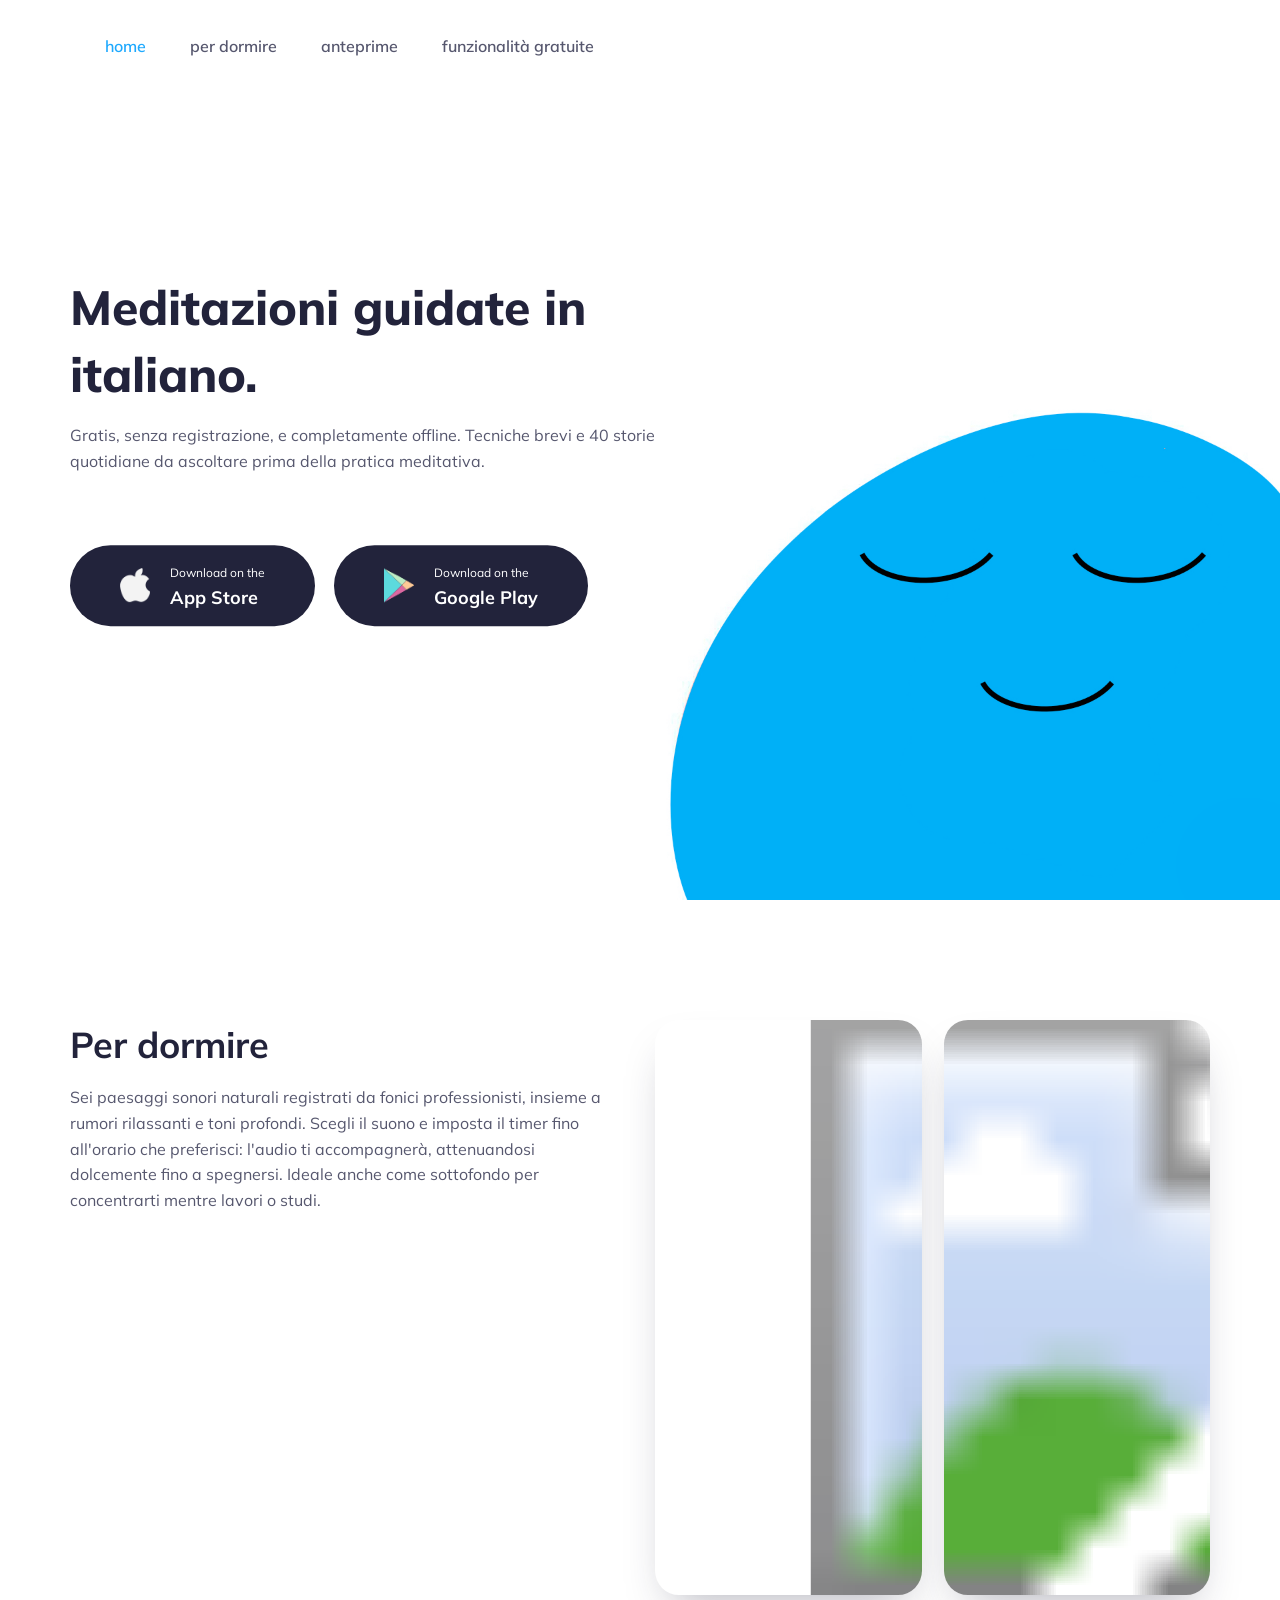
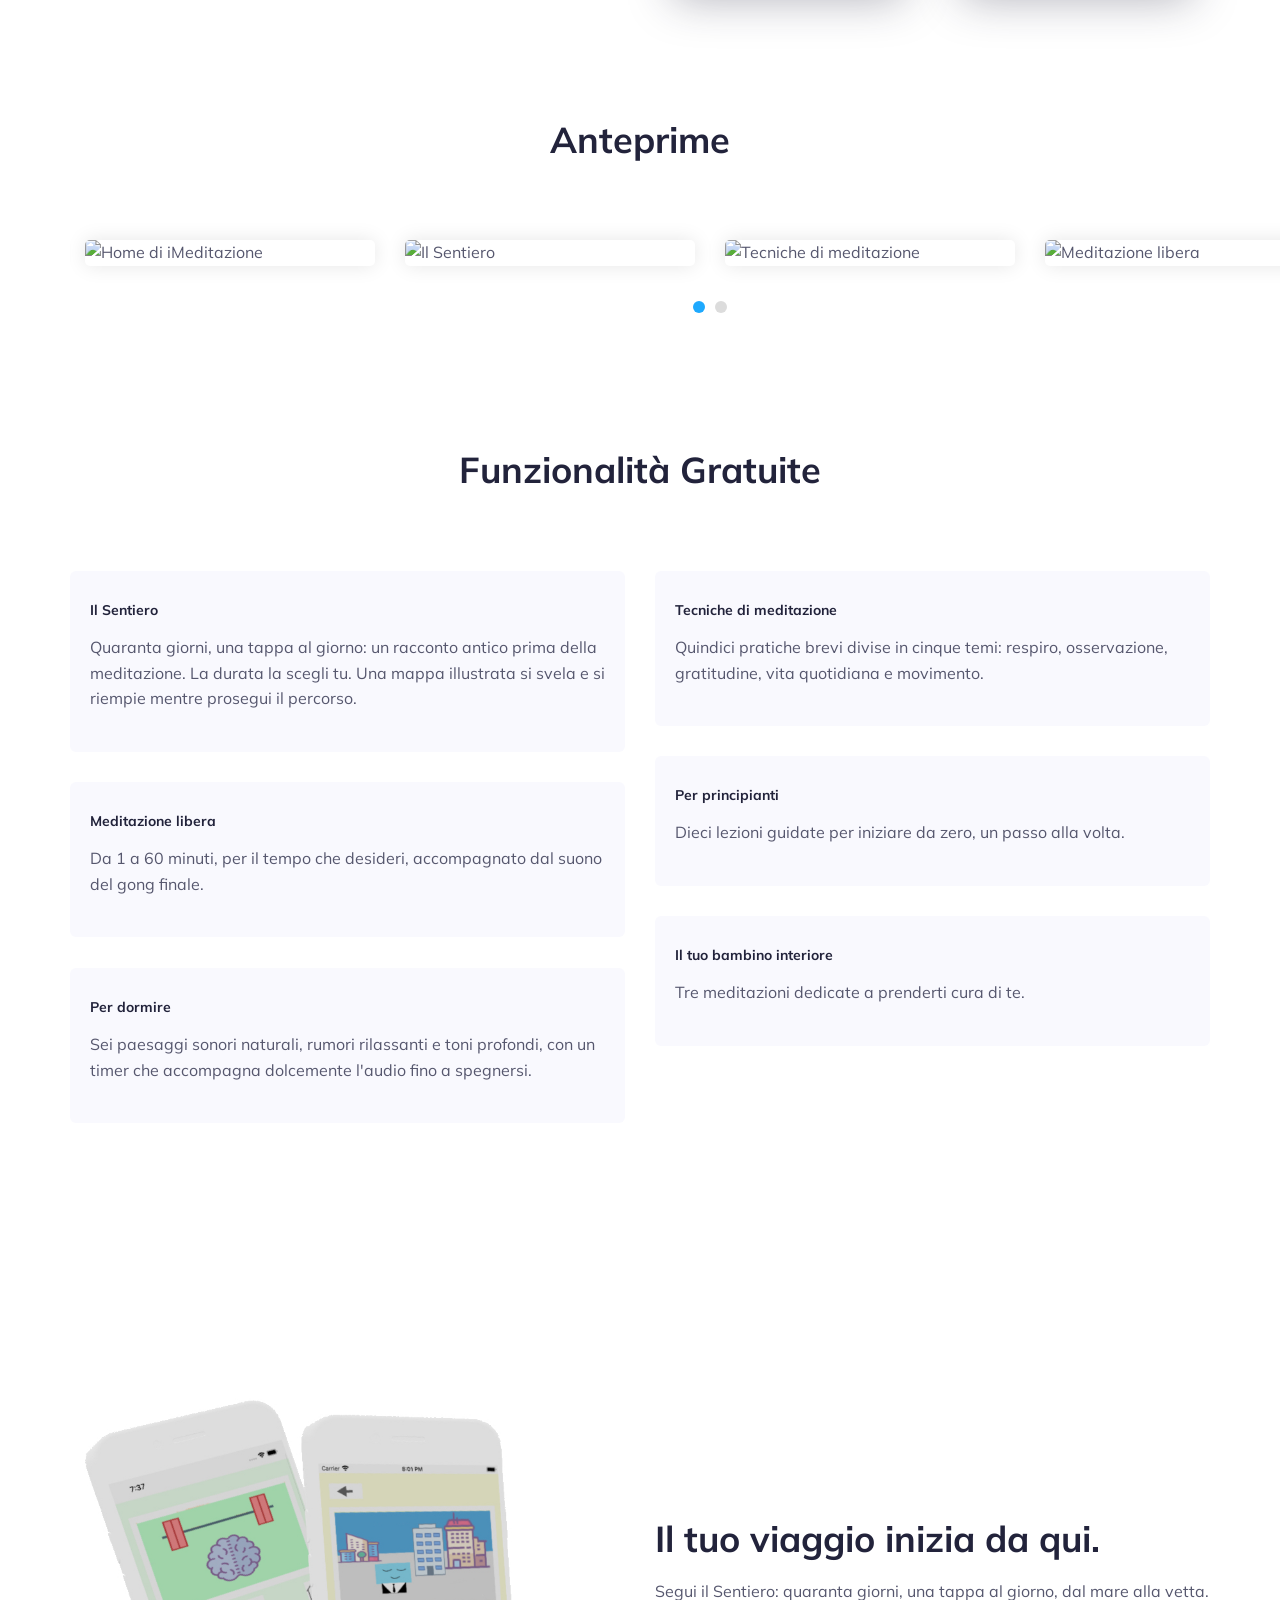
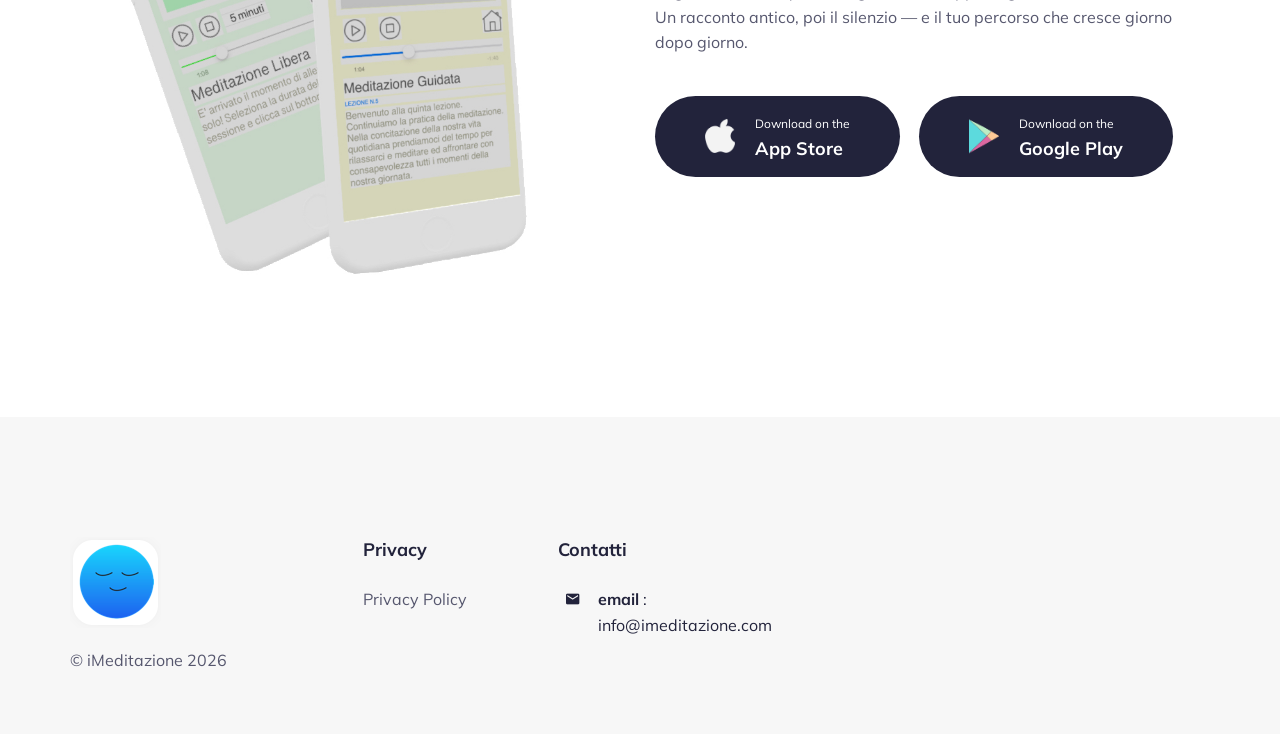
==== docs/index.html @ f3595b2f "Rifinisce gli screenshot: solo Il Sentiero nella sezione download, ombre morbide - Sezione download:" ====
<!DOCTYPE html>

<html class="no-js" lang="it">

<head>
    <meta charset="utf-8">
    <meta name="description" content="Gratis, senza registrazione, e completamente offline. Meditazioni guidate in italiano, tecniche brevi e 40 storie quotidiane da ascoltare prima della pratica meditativa.">
    <meta http-equiv="x-ua-compatible" content="ie=edge">
    <meta name="viewport" content="width=device-width, initial-scale=1.0">
    <meta name="apple-itunes-app" content="app-id=1481745712">
    <!-- Title -->
    <title>iMeditazione — Meditazione guidata in italiano, gratis e offline</title>
    <link rel="canonical" href="https://imeditazione.com/">
    <!-- Open Graph -->
    <meta property="og:title" content="iMeditazione — Meditazione guidata in italiano, gratis e offline">
    <meta property="og:description" content="Gratis, senza registrazione, e completamente offline. Meditazioni guidate in italiano, tecniche brevi e 40 storie quotidiane da ascoltare prima della pratica meditativa.">
    <meta property="og:url" content="https://imeditazione.com/">
    <meta property="og:type" content="website">
    <meta property="og:locale" content="it_IT">
    <meta property="og:image" content="https://imeditazione.com/static/images/og-image.png">
    <!-- Twitter Card -->
    <meta name="twitter:card" content="summary_large_image">
    <meta name="twitter:image" content="https://imeditazione.com/static/images/og-image.png">
    <!-- Structured data -->
    <script type="application/ld+json">
    {
        "@context": "https://schema.org",
        "@type": "MobileApplication",
        "name": "iMeditazione",
        "operatingSystem": "iOS",
        "applicationCategory": "HealthApplication",
        "inLanguage": "it",
        "offers": {
            "@type": "Offer",
            "price": 0,
            "priceCurrency": "EUR"
        },
        "downloadUrl": "https://apps.apple.com/app/imeditazione/id1481745712"
    }
    </script>
    <!-- Place favicon.ico in the root directory -->
    <link rel="apple-touch-icon" href="/static/images/apple-touch-icon.png">
    <link rel="shortcut icon" type="image/ico" href="/static/images/favicon.ico"/>
    <!-- Plugin-CSS -->
    <link rel="stylesheet" href="/static/css/bootstrap.min.css">
    <link rel="stylesheet" href="/static/css/owl.carousel.min.css">
    <link rel="stylesheet" href="/static/css/material-design-iconic-font.min.css">
    <link rel="stylesheet" href="/static/css/magnific-popup.css">
    <link rel="stylesheet" href="/static/css/animate.css">
    <!-- Main-Stylesheets -->
    <link rel="stylesheet" href="/static/css/normalize.css">
    <link rel="stylesheet" href="/static/style.css">
    <link rel="stylesheet" href="/static/css/responsive.css">
    <script src="/static/js/vendor/modernizr-2.8.3.min.js"></script>
    <!--[if lt IE 9]>
        <script src="//oss.maxcdn.com/html5shiv/3.7.2/html5shiv.min.js"></script>
        <script src="//oss.maxcdn.com/respond/1.4.2/respond.min.js"></script>
    <![endif]-->
</head>

<body data-spy="scroll" data-target=".mainmenu-area">
    <!-- Preloader-content -->
    <div class="preloade">
        <span><i class="zmdi zmdi-compass"></i></span>
    </div>
    <!-- Main-Menu-Area -->
    <nav class="navbar mainmenu-area" data-spy="affix" data-offset-top="200">
        <div class="container">
            <div class="navbar-header">
                <button type="button" class="navbar-toggle" data-toggle="collapse" data-target="#mainmenu">
                    <span class="icon-bar"></span>
                    <span class="icon-bar"></span>
                    <span class="icon-bar"></span>
                </button>
               
            </div>
            <div class="collapse navbar-collapse" id="mainmenu">
                <ul class="nav navbar-nav navbar-left">
                    <li class="active"><a href="#home-page">home</a></li>
                    <li><a href="#modalita-uso">per dormire</a></li>
                    <li><a href="#gallery-page">anteprime</a></li>
                    <li><a href="#funzionalità">funzionalità gratuite</a></li>
                </ul>

            </div>
        </div>
    </nav>
    <!-- Main-Menu-Area / -->
    <!-- header-Area -->
    <header class="header-area" id="home-page">
        <div class="vcenter">
            <div class="container">
                <div class="row">
                    <div class="col-xs-12 col-sm-9 col-md-7">
                        <h1 class="headline wow fadeInUp" data-wow-delay="0.4s">Meditazioni guidate in italiano.</h1>
                        <p class="wow fadeInUp" data-wow-delay="0.6s">Gratis, senza registrazione, e completamente offline. Tecniche brevi e 40 storie quotidiane da ascoltare prima della pratica meditativa.</p>
                        <div class="space-30 hidden-xs"></div>
                        <div class="space-30"></div>
                        <a href="https://apps.apple.com/app/imeditazione/id1481745712" class="bttn-icon red-hover wow fadeIn" data-wow-delay="0.8s">
                            <span class="bttn-content">
                                <span class="icon">
                                   <img src="/static/images/app-store.png" alt="">
                                </span>
                                <small>Download on the</small>
                                <strong>App Store  </strong>
                            </span>
                        </a>
                        <div class="space-30 hidden visible-xs"></div>
                        <a href="https://play.google.com/store/apps/details?id=com.cusmanodev.imeditazione" class="bttn-icon red-hover wow fadeIn" data-wow-delay="0.8s">
                            <span class="bttn-content">
                                <span class="icon">
                                    <img src="/static/images/play-store.png" alt="">
                                </span>
                                <small>Download on the</small>
                                <strong>Google Play</strong>
                            </span>
                        </a>
                    </div>
                </div>
            </div>
        </div>
    </header>
    <!-- header-Area / -->
   
    
    <!-- Network-Area -->
    <section class="network-area section-padding-top" id="modalita-uso">
        <div class="container">
            <div class="row">
                <div class="col-xs-12 col-sm-6">
                
                    <h3 class="page-title wow fadeInUp" data-wow-delay="0.5s">Per dormire</h3>
                    <p class=" wow fadeInUp" data-wow-delay="0.7s">Sei paesaggi sonori naturali registrati da fonici professionisti, insieme a rumori rilassanti e toni profondi. Scegli il suono e imposta il timer fino all'orario che preferisci: l'audio ti accompagnerà, attenuandosi dolcemente fino a spegnersi. Ideale anche come sottofondo per concentrarti mentre lavori o studi.</p>
                </div>
                <div class="col-xs-12 col-sm-6">
                    <div style="display:flex; align-items:flex-start; gap:22px; width:100%;">
                        <svg viewBox="20 17 371 800" role="img" aria-label="Catalogo Suoni per dormire di iMeditazione" style="display:block; width:calc((100% - 22px) / 2); height:auto; border-radius:9% / 4.2%; overflow:hidden; box-shadow:0 22px 45px -18px rgba(34,35,59,0.35);">
                            <image href="/static/images/sleep-suoni.jpg" x="0" y="0" width="1200" height="830"></image>
                        </svg>
                        <svg viewBox="418 17 371 800" role="img" aria-label="Timer del suono Vento di bora" style="display:block; width:calc((100% - 22px) / 2); height:auto; border-radius:9% / 4.2%; overflow:hidden; box-shadow:0 22px 45px -18px rgba(34,35,59,0.35);">
                            <image href="/static/images/sleep-suoni.jpg" x="0" y="0" width="1200" height="830"></image>
                        </svg>
                    </div>
                </div>
            </div>
        </div>
    </section>
    <!-- Network-Area / -->

    
    <!-- Gallery-Area -->
    <section class="gallery-area section-padding-top" id="gallery-page">
        <div class="container">
            <div class="row">
                <div class="col-xs-12 text-center">
                    <h3 class="page-title">Anteprime</h3>
                    <div class="space-30"></div>
                </div>
            </div>
            <div class="row">
                <div class="col-xs-12">
                    <div class="gallery full-width side-arrow">
                        <div class="item">
                            <img src="/static/images/screenshot-home.png" alt="Home di iMeditazione">
                        </div>
                        <div class="item">
                            <img src="/static/images/screenshot-sentiero.png" alt="Il Sentiero">
                        </div>
                        <div class="item">
                            <img src="/static/images/screenshot-tecniche.png" alt="Tecniche di meditazione">
                        </div>
                        <div class="item">
                            <img src="/static/images/screenshot-libera.png" alt="Meditazione libera">
                        </div>
                        <div class="item">
                            <img src="/static/images/screenshot-principianti.png" alt="Per principianti">
                        </div>
                        <div class="item">
                            <img src="/static/images/screenshot-bambino.png" alt="Il tuo bambino interiore">
                        </div>
                        <div class="item">
                            <img src="/static/images/screenshot-player.png" alt="Gestire lo stress">
                        </div>
                    </div>
                </div>
            </div>
        </div>
    </section>
    <!-- Gallery-Area / -->
   
   
    <!-- FAQ-Area -->
    <section id="funzionalità" class="section-padding">
        <div class="container">
            <div class="row">
                <div class="col-xs-12 text-center">
                    <h3 class="page-title">Funzionalità Gratuite</h3>
                    <div class="space-60"></div>
                </div>
            </div>
            <div class="row ms-items">
                <div class="col-xs-12 col-sm-6 ms-item">
                    <div class="single-faq wow fadeInUp" data-wow-delay="0.2s">
                        <h5 class="title">Il Sentiero</h5>
                        <p>Quaranta giorni, una tappa al giorno: un racconto antico prima della meditazione. La durata la scegli tu. Una mappa illustrata si svela e si riempie mentre prosegui il percorso.</p>
                    </div>
                </div>
                <div class="col-xs-12 col-sm-6 ms-item">
                    <div class="single-faq wow fadeInUp" data-wow-delay="0.4s">
                        <h5 class="title">Tecniche di meditazione</h5>
                        <p>Quindici pratiche brevi divise in cinque temi: respiro, osservazione, gratitudine, vita quotidiana e movimento.</p>
                    </div>
                </div>
                <div class="col-xs-12 col-sm-6 ms-item">
                    <div class="single-faq wow fadeInUp" data-wow-delay="0.6s">
                        <h5 class="title">Per principianti</h5>
                        <p>Dieci lezioni guidate per iniziare da zero, un passo alla volta.</p>
                    </div>
                </div>
                <div class="col-xs-12 col-sm-6 ms-item">
                    <div class="single-faq wow fadeInUp" data-wow-delay="0.8s">
                        <h5 class="title">Meditazione libera</h5>
                        <p>Da 1 a 60 minuti, per il tempo che desideri, accompagnato dal suono del gong finale.</p>
                    </div>
                </div>
                <div class="col-xs-12 col-sm-6 ms-item">
                    <div class="single-faq wow fadeInUp" data-wow-delay="1s">
                        <h5 class="title">Il tuo bambino interiore</h5>
                        <p>Tre meditazioni dedicate a prenderti cura di te.</p>
                    </div>
                </div>
                <div class="col-xs-12 col-sm-6 ms-item">
                    <div class="single-faq wow fadeInUp" data-wow-delay="1.2s">
                        <h5 class="title">Per dormire</h5>
                        <p>Sei paesaggi sonori naturali, rumori rilassanti e toni profondi, con un timer che accompagna dolcemente l'audio fino a spegnersi.</p>
                    </div>
                </div>
            </div>
        </div>
    </section>
    <!-- FAQ-Area / -->
    <!-- Download-Area -->
    <section class="download-area section-padding">
        <div class="container">
            <div class="row">
                <div class="col-xs-12 col-md-8 col-lg-6 pull-right section-padding">
                    <h3 class="page-title wow fadeInUp" data-wow-delay="0.3s">Il tuo viaggio inizia da qui.</h3>
                    <p class=" wow fadeInUp" data-wow-delay="0.5s">Segui il Sentiero: quaranta giorni, una tappa al giorno, dal mare alla vetta. Un racconto antico, poi il silenzio — e il tuo percorso che cresce giorno dopo giorno.</p>
                    <div class="space-30"></div>
                    <a href="https://apps.apple.com/app/imeditazione/id1481745712" class="bttn-icon red-hover wow fadeIn" data-wow-delay="0.7s">
                        <span class="bttn-content">
                            <span class="icon">
                               <img src="/static/images/app-store.png" alt="">
                            </span>
                            <small>Download on the</small>
                            <strong>App Store  </strong>
                        </span>
                    </a>
                    <div class="space-30 hidden visible-xs"></div>
                    <a href="https://play.google.com/store/apps/details?id=com.cusmanodev.imeditazione" class="bttn-icon red-hover wow fadeIn" data-wow-delay="0.9s">
                        <span class="bttn-content">
                            <span class="icon">
                                <img src="/static/images/play-store.png" alt="">
                            </span>
                            <small>Download on the</small>
                            <strong>Google Play</strong>
                        </span>
                    </a>
                </div>
            </div>
        </div>
    </section>
    <!-- Download-Area / -->
    <!-- Footer-Area -->
    <footer class="footer-area">
        <div class="container">
            <div class="row">
                <div class="col-xs-12 col-sm-3">
                    <img src="/static/images/about-logo.png" alt="">
                  
                    
                    <div class="space-20"></div>
                    <p>© iMeditazione 2026</p>
                    <div class="space-50"></div>
                </div>
                <div class="col-xs-12 col-sm-2">
                    <h4>Privacy</h4>
                    <div class="space-10"></div>
                    <ul class="list">
                        <li><a href="/privacy/">Privacy Policy</a></li>
                    </ul>
                    <div class="space-50"></div>
                </div>
                <div class="col-xs-12 col-sm-3">
                    <h4>Contatti</h4>
                    <div class="space-10"></div>
                    <ul class="icon-list">
                      
                        <li>
                            <div class="icon">
                                <i class="zmdi zmdi-email"></i>
                            </div>
                            <strong>email</strong> : info@imeditazione.com
                        </li>
                     
                    </ul>
                    <div class="space-50"></div>
                </div>
            </div>
        </div>
    </footer>
    <!-- Footer-Area / -->
    <!--Vendor-JS-->
    <script src="/static/js/vendor/jquery-1.12.4.min.js"></script>
    <script src="/static/js/vendor/bootstrap.min.js"></script>
    <!--Plugin-JS-->
    <script src="/static/js/owl.carousel.min.js"></script>
    <script src="/static/js/contact-form.js"></script>
    <script src="/static/js/scrollUp.min.js"></script>
    <script src="/static/js/waypoints.min.js"></script>
    <script src="/static/js/jquery.counterup.min.js"></script>
    <script src="/static/js/masonry.pkgd.min.js"></script>
    <script src="/static/js/magnific-popup.min.js"></script>
    <script src="/static/js/imagesloaded.js"></script>
    <script src="/static/js/ajaxchimp.js"></script>
    <script src="/static/js/wow.min.js"></script>
    <!--Main-active-JS-->
    <script src="/static/js/main.js"></script>
</body>

</html>
---- static/css/material-design-iconic-font.min.css ----
@font-face{font-family:Material-Design-Iconic-Font;src:url(../fonts/Material-Design-Iconic-Font.woff2?v=2.2.0) format('woff2'),url(../fonts/Material-Design-Iconic-Font.woff?v=2.2.0) format('woff'),url(../fonts/Material-Design-Iconic-Font.ttf?v=2.2.0) format('truetype')}.zmdi{display:inline-block;font:normal normal normal 14px/1 'Material-Design-Iconic-Font';font-size:inherit;text-rendering:auto;-webkit-font-smoothing:antialiased;-moz-osx-font-smoothing:grayscale}.zmdi-hc-lg{font-size:1.33333333em;line-height:.75em;vertical-align:-15%}.zmdi-hc-2x{font-size:2em}.zmdi-hc-3x{font-size:3em}.zmdi-hc-4x{font-size:4em}.zmdi-hc-5x{font-size:5em}.zmdi-hc-fw{width:1.28571429em;text-align:center}.zmdi-hc-ul{padding-left:0;margin-left:2.14285714em;list-style-type:none}.zmdi-hc-ul>li{position:relative}.zmdi-hc-li{position:absolute;left:-2.14285714em;width:2.14285714em;top:.14285714em;text-align:center}.zmdi-hc-li.zmdi-hc-lg{left:-1.85714286em}.zmdi-hc-border{padding:.1em .25em;border:solid .1em #9e9e9e;border-radius:2px}.zmdi-hc-border-circle{padding:.1em .25em;border:solid .1em #9e9e9e;border-radius:50%}.zmdi.pull-left{float:left;margin-right:.15em}.zmdi.pull-right{float:right;margin-left:.15em}.zmdi-hc-spin{-webkit-animation:zmdi-spin 1.5s infinite linear;animation:zmdi-spin 1.5s infinite linear}.zmdi-hc-spin-reverse{-webkit-animation:zmdi-spin-reverse 1.5s infinite linear;animation:zmdi-spin-reverse 1.5s infinite linear}@-webkit-keyframes zmdi-spin{0%{-webkit-transform:rotate(0deg);transform:rotate(0deg)}100%{-webkit-transform:rotate(359deg);transform:rotate(359deg)}}@keyframes zmdi-spin{0%{-webkit-transform:rotate(0deg);transform:rotate(0deg)}100%{-webkit-transform:rotate(359deg);transform:rotate(359deg)}}@-webkit-keyframes zmdi-spin-reverse{0%{-webkit-transform:rotate(0deg);transform:rotate(0deg)}100%{-webkit-transform:rotate(-359deg);transform:rotate(-359deg)}}@keyframes zmdi-spin-reverse{0%{-webkit-transform:rotate(0deg);transform:rotate(0deg)}100%{-webkit-transform:rotate(-359deg);transform:rotate(-359deg)}}.zmdi-hc-rotate-90{-webkit-transform:rotate(90deg);-ms-transform:rotate(90deg);transform:rotate(90deg)}.zmdi-hc-rotate-180{-webkit-transform:rotate(180deg);-ms-transform:rotate(180deg);transform:rotate(180deg)}.zmdi-hc-rotate-270{-webkit-transform:rotate(270deg);-ms-transform:rotate(270deg);transform:rotate(270deg)}.zmdi-hc-flip-horizontal{-webkit-transform:scale(-1,1);-ms-transform:scale(-1,1);transform:scale(-1,1)}.zmdi-hc-flip-vertical{-webkit-transform:scale(1,-1);-ms-transform:scale(1,-1);transform:scale(1,-1)}.zmdi-hc-stack{position:relative;display:inline-block;width:2em;height:2em;line-height:2em;vertical-align:middle}.zmdi-hc-stack-1x,.zmdi-hc-stack-2x{position:absolute;left:0;width:100%;text-align:center}.zmdi-hc-stack-1x{line-height:inherit}.zmdi-hc-stack-2x{font-size:2em}.zmdi-hc-inverse{color:#fff}.zmdi-3d-rotation:before{content:'\f101'}.zmdi-airplane-off:before{content:'\f102'}.zmdi-airplane:before{content:'\f103'}.zmdi-album:before{content:'\f104'}.zmdi-archive:before{content:'\f105'}.zmdi-assignment-account:before{content:'\f106'}.zmdi-assignment-alert:before{content:'\f107'}.zmdi-assignment-check:before{content:'\f108'}.zmdi-assignment-o:before{content:'\f109'}.zmdi-assignment-return:before{content:'\f10a'}.zmdi-assignment-returned:before{content:'\f10b'}.zmdi-assignment:before{content:'\f10c'}.zmdi-attachment-alt:before{content:'\f10d'}.zmdi-attachment:before{content:'\f10e'}.zmdi-audio:before{content:'\f10f'}.zmdi-badge-check:before{content:'\f110'}.zmdi-balance-wallet:before{content:'\f111'}.zmdi-balance:before{content:'\f112'}.zmdi-battery-alert:before{content:'\f113'}.zmdi-battery-flash:before{content:'\f114'}.zmdi-battery-unknown:before{content:'\f115'}.zmdi-battery:before{content:'\f116'}.zmdi-bike:before{content:'\f117'}.zmdi-block-alt:before{content:'\f118'}.zmdi-block:before{content:'\f119'}.zmdi-boat:before{content:'\f11a'}.zmdi-book-image:before{content:'\f11b'}.zmdi-book:before{content:'\f11c'}.zmdi-bookmark-outline:before{content:'\f11d'}.zmdi-bookmark:before{content:'\f11e'}.zmdi-brush:before{content:'\f11f'}.zmdi-bug:before{content:'\f120'}.zmdi-bus:before{content:'\f121'}.zmdi-cake:before{content:'\f122'}.zmdi-car-taxi:before{content:'\f123'}.zmdi-car-wash:before{content:'\f124'}.zmdi-car:before{content:'\f125'}.zmdi-card-giftcard:before{content:'\f126'}.zmdi-card-membership:before{content:'\f127'}.zmdi-card-travel:before{content:'\f128'}.zmdi-card:before{content:'\f129'}.zmdi-case-check:before{content:'\f12a'}.zmdi-case-download:before{content:'\f12b'}.zmdi-case-play:before{content:'\f12c'}.zmdi-case:before{content:'\f12d'}.zmdi-cast-connected:before{content:'\f12e'}.zmdi-cast:before{content:'\f12f'}.zmdi-chart-donut:before{content:'\f130'}.zmdi-chart:before{content:'\f131'}.zmdi-city-alt:before{content:'\f132'}.zmdi-city:before{content:'\f133'}.zmdi-close-circle-o:before{content:'\f134'}.zmdi-close-circle:before{content:'\f135'}.zmdi-close:before{content:'\f136'}.zmdi-cocktail:before{content:'\f137'}.zmdi-code-setting:before{content:'\f138'}.zmdi-code-smartphone:before{content:'\f139'}.zmdi-code:before{content:'\f13a'}.zmdi-coffee:before{content:'\f13b'}.zmdi-collection-bookmark:before{content:'\f13c'}.zmdi-collection-case-play:before{content:'\f13d'}.zmdi-collection-folder-image:before{content:'\f13e'}.zmdi-collection-image-o:before{content:'\f13f'}.zmdi-collection-image:before{content:'\f140'}.zmdi-collection-item-1:before{content:'\f141'}.zmdi-collection-item-2:before{content:'\f142'}.zmdi-collection-item-3:before{content:'\f143'}.zmdi-collection-item-4:before{content:'\f144'}.zmdi-collection-item-5:before{content:'\f145'}.zmdi-collection-item-6:before{content:'\f146'}.zmdi-collection-item-7:before{content:'\f147'}.zmdi-collection-item-8:before{content:'\f148'}.zmdi-collection-item-9-plus:before{content:'\f149'}.zmdi-collection-item-9:before{content:'\f14a'}.zmdi-collection-item:before{content:'\f14b'}.zmdi-collection-music:before{content:'\f14c'}.zmdi-collection-pdf:before{content:'\f14d'}.zmdi-collection-plus:before{content:'\f14e'}.zmdi-collection-speaker:before{content:'\f14f'}.zmdi-collection-text:before{content:'\f150'}.zmdi-collection-video:before{content:'\f151'}.zmdi-compass:before{content:'\f152'}.zmdi-cutlery:before{content:'\f153'}.zmdi-delete:before{content:'\f154'}.zmdi-dialpad:before{content:'\f155'}.zmdi-dns:before{content:'\f156'}.zmdi-drink:before{content:'\f157'}.zmdi-edit:before{content:'\f158'}.zmdi-email-open:before{content:'\f159'}.zmdi-email:before{content:'\f15a'}.zmdi-eye-off:before{content:'\f15b'}.zmdi-eye:before{content:'\f15c'}.zmdi-eyedropper:before{content:'\f15d'}.zmdi-favorite-outline:before{content:'\f15e'}.zmdi-favorite:before{content:'\f15f'}.zmdi-filter-list:before{content:'\f160'}.zmdi-fire:before{content:'\f161'}.zmdi-flag:before{content:'\f162'}.zmdi-flare:before{content:'\f163'}.zmdi-flash-auto:before{content:'\f164'}.zmdi-flash-off:before{content:'\f165'}.zmdi-flash:before{content:'\f166'}.zmdi-flip:before{content:'\f167'}.zmdi-flower-alt:before{content:'\f168'}.zmdi-flower:before{content:'\f169'}.zmdi-font:before{content:'\f16a'}.zmdi-fullscreen-alt:before{content:'\f16b'}.zmdi-fullscreen-exit:before{content:'\f16c'}.zmdi-fullscreen:before{content:'\f16d'}.zmdi-functions:before{content:'\f16e'}.zmdi-gas-station:before{content:'\f16f'}.zmdi-gesture:before{content:'\f170'}.zmdi-globe-alt:before{content:'\f171'}.zmdi-globe-lock:before{content:'\f172'}.zmdi-globe:before{content:'\f173'}.zmdi-graduation-cap:before{content:'\f174'}.zmdi-home:before{content:'\f175'}.zmdi-hospital-alt:before{content:'\f176'}.zmdi-hospital:before{content:'\f177'}.zmdi-hotel:before{content:'\f178'}.zmdi-hourglass-alt:before{content:'\f179'}.zmdi-hourglass-outline:before{content:'\f17a'}.zmdi-hourglass:before{content:'\f17b'}.zmdi-http:before{content:'\f17c'}.zmdi-image-alt:before{content:'\f17d'}.zmdi-image-o:before{content:'\f17e'}.zmdi-image:before{content:'\f17f'}.zmdi-inbox:before{content:'\f180'}.zmdi-invert-colors-off:before{content:'\f181'}.zmdi-invert-colors:before{content:'\f182'}.zmdi-key:before{content:'\f183'}.zmdi-label-alt-outline:before{content:'\f184'}.zmdi-label-alt:before{content:'\f185'}.zmdi-label-heart:before{content:'\f186'}.zmdi-label:before{content:'\f187'}.zmdi-labels:before{content:'\f188'}.zmdi-lamp:before{content:'\f189'}.zmdi-landscape:before{content:'\f18a'}.zmdi-layers-off:before{content:'\f18b'}.zmdi-layers:before{content:'\f18c'}.zmdi-library:before{content:'\f18d'}.zmdi-link:before{content:'\f18e'}.zmdi-lock-open:before{content:'\f18f'}.zmdi-lock-outline:before{content:'\f190'}.zmdi-lock:before{content:'\f191'}.zmdi-mail-reply-all:before{content:'\f192'}.zmdi-mail-reply:before{content:'\f193'}.zmdi-mail-send:before{content:'\f194'}.zmdi-mall:before{content:'\f195'}.zmdi-map:before{content:'\f196'}.zmdi-menu:before{content:'\f197'}.zmdi-money-box:before{content:'\f198'}.zmdi-money-off:before{content:'\f199'}.zmdi-money:before{content:'\f19a'}.zmdi-more-vert:before{content:'\f19b'}.zmdi-more:before{content:'\f19c'}.zmdi-movie-alt:before{content:'\f19d'}.zmdi-movie:before{content:'\f19e'}.zmdi-nature-people:before{content:'\f19f'}.zmdi-nature:before{content:'\f1a0'}.zmdi-navigation:before{content:'\f1a1'}.zmdi-open-in-browser:before{content:'\f1a2'}.zmdi-open-in-new:before{content:'\f1a3'}.zmdi-palette:before{content:'\f1a4'}.zmdi-parking:before{content:'\f1a5'}.zmdi-pin-account:before{content:'\f1a6'}.zmdi-pin-assistant:before{content:'\f1a7'}.zmdi-pin-drop:before{content:'\f1a8'}.zmdi-pin-help:before{content:'\f1a9'}.zmdi-pin-off:before{content:'\f1aa'}.zmdi-pin:before{content:'\f1ab'}.zmdi-pizza:before{content:'\f1ac'}.zmdi-plaster:before{content:'\f1ad'}.zmdi-power-setting:before{content:'\f1ae'}.zmdi-power:before{content:'\f1af'}.zmdi-print:before{content:'\f1b0'}.zmdi-puzzle-piece:before{content:'\f1b1'}.zmdi-quote:before{content:'\f1b2'}.zmdi-railway:before{content:'\f1b3'}.zmdi-receipt:before{content:'\f1b4'}.zmdi-refresh-alt:before{content:'\f1b5'}.zmdi-refresh-sync-alert:before{content:'\f1b6'}.zmdi-refresh-sync-off:before{content:'\f1b7'}.zmdi-refresh-sync:before{content:'\f1b8'}.zmdi-refresh:before{content:'\f1b9'}.zmdi-roller:before{content:'\f1ba'}.zmdi-ruler:before{content:'\f1bb'}.zmdi-scissors:before{content:'\f1bc'}.zmdi-screen-rotation-lock:before{content:'\f1bd'}.zmdi-screen-rotation:before{content:'\f1be'}.zmdi-search-for:before{content:'\f1bf'}.zmdi-search-in-file:before{content:'\f1c0'}.zmdi-search-in-page:before{content:'\f1c1'}.zmdi-search-replace:before{content:'\f1c2'}.zmdi-search:before{content:'\f1c3'}.zmdi-seat:before{content:'\f1c4'}.zmdi-settings-square:before{content:'\f1c5'}.zmdi-settings:before{content:'\f1c6'}.zmdi-shield-check:before{content:'\f1c7'}.zmdi-shield-security:before{content:'\f1c8'}.zmdi-shopping-basket:before{content:'\f1c9'}.zmdi-shopping-cart-plus:before{content:'\f1ca'}.zmdi-shopping-cart:before{content:'\f1cb'}.zmdi-sign-in:before{content:'\f1cc'}.zmdi-sort-amount-asc:before{content:'\f1cd'}.zmdi-sort-amount-desc:before{content:'\f1ce'}.zmdi-sort-asc:before{content:'\f1cf'}.zmdi-sort-desc:before{content:'\f1d0'}.zmdi-spellcheck:before{content:'\f1d1'}.zmdi-storage:before{content:'\f1d2'}.zmdi-store-24:before{content:'\f1d3'}.zmdi-store:before{content:'\f1d4'}.zmdi-subway:before{content:'\f1d5'}.zmdi-sun:before{content:'\f1d6'}.zmdi-tab-unselected:before{content:'\f1d7'}.zmdi-tab:before{content:'\f1d8'}.zmdi-tag-close:before{content:'\f1d9'}.zmdi-tag-more:before{content:'\f1da'}.zmdi-tag:before{content:'\f1db'}.zmdi-thumb-down:before{content:'\f1dc'}.zmdi-thumb-up-down:before{content:'\f1dd'}.zmdi-thumb-up:before{content:'\f1de'}.zmdi-ticket-star:before{content:'\f1df'}.zmdi-toll:before{content:'\f1e0'}.zmdi-toys:before{content:'\f1e1'}.zmdi-traffic:before{content:'\f1e2'}.zmdi-translate:before{content:'\f1e3'}.zmdi-triangle-down:before{content:'\f1e4'}.zmdi-triangle-up:before{content:'\f1e5'}.zmdi-truck:before{content:'\f1e6'}.zmdi-turning-sign:before{content:'\f1e7'}.zmdi-wallpaper:before{content:'\f1e8'}.zmdi-washing-machine:before{content:'\f1e9'}.zmdi-window-maximize:before{content:'\f1ea'}.zmdi-window-minimize:before{content:'\f1eb'}.zmdi-window-restore:before{content:'\f1ec'}.zmdi-wrench:before{content:'\f1ed'}.zmdi-zoom-in:before{content:'\f1ee'}.zmdi-zoom-out:before{content:'\f1ef'}.zmdi-alert-circle-o:before{content:'\f1f0'}.zmdi-alert-circle:before{content:'\f1f1'}.zmdi-alert-octagon:before{content:'\f1f2'}.zmdi-alert-polygon:before{content:'\f1f3'}.zmdi-alert-triangle:before{content:'\f1f4'}.zmdi-help-outline:before{content:'\f1f5'}.zmdi-help:before{content:'\f1f6'}.zmdi-info-outline:before{content:'\f1f7'}.zmdi-info:before{content:'\f1f8'}.zmdi-notifications-active:before{content:'\f1f9'}.zmdi-notifications-add:before{content:'\f1fa'}.zmdi-notifications-none:before{content:'\f1fb'}.zmdi-notifications-off:before{content:'\f1fc'}.zmdi-notifications-paused:before{content:'\f1fd'}.zmdi-notifications:before{content:'\f1fe'}.zmdi-account-add:before{content:'\f1ff'}.zmdi-account-box-mail:before{content:'\f200'}.zmdi-account-box-o:before{content:'\f201'}.zmdi-account-box-phone:before{content:'\f202'}.zmdi-account-box:before{content:'\f203'}.zmdi-account-calendar:before{content:'\f204'}.zmdi-account-circle:before{content:'\f205'}.zmdi-account-o:before{content:'\f206'}.zmdi-account:before{content:'\f207'}.zmdi-accounts-add:before{content:'\f208'}.zmdi-accounts-alt:before{content:'\f209'}.zmdi-accounts-list-alt:before{content:'\f20a'}.zmdi-accounts-list:before{content:'\f20b'}.zmdi-accounts-outline:before{content:'\f20c'}.zmdi-accounts:before{content:'\f20d'}.zmdi-face:before{content:'\f20e'}.zmdi-female:before{content:'\f20f'}.zmdi-male-alt:before{content:'\f210'}.zmdi-male-female:before{content:'\f211'}.zmdi-male:before{content:'\f212'}.zmdi-mood-bad:before{content:'\f213'}.zmdi-mood:before{content:'\f214'}.zmdi-run:before{content:'\f215'}.zmdi-walk:before{content:'\f216'}.zmdi-cloud-box:before{content:'\f217'}.zmdi-cloud-circle:before{content:'\f218'}.zmdi-cloud-done:before{content:'\f219'}.zmdi-cloud-download:before{content:'\f21a'}.zmdi-cloud-off:before{content:'\f21b'}.zmdi-cloud-outline-alt:before{content:'\f21c'}.zmdi-cloud-outline:before{content:'\f21d'}.zmdi-cloud-upload:before{content:'\f21e'}.zmdi-cloud:before{content:'\f21f'}.zmdi-download:before{content:'\f220'}.zmdi-file-plus:before{content:'\f221'}.zmdi-file-text:before{content:'\f222'}.zmdi-file:before{content:'\f223'}.zmdi-folder-outline:before{content:'\f224'}.zmdi-folder-person:before{content:'\f225'}.zmdi-folder-star-alt:before{content:'\f226'}.zmdi-folder-star:before{content:'\f227'}.zmdi-folder:before{content:'\f228'}.zmdi-gif:before{content:'\f229'}.zmdi-upload:before{content:'\f22a'}.zmdi-border-all:before{content:'\f22b'}.zmdi-border-bottom:before{content:'\f22c'}.zmdi-border-clear:before{content:'\f22d'}.zmdi-border-color:before{content:'\f22e'}.zmdi-border-horizontal:before{content:'\f22f'}.zmdi-border-inner:before{content:'\f230'}.zmdi-border-left:before{content:'\f231'}.zmdi-border-outer:before{content:'\f232'}.zmdi-border-right:before{content:'\f233'}.zmdi-border-style:before{content:'\f234'}.zmdi-border-top:before{content:'\f235'}.zmdi-border-vertical:before{content:'\f236'}.zmdi-copy:before{content:'\f237'}.zmdi-crop:before{content:'\f238'}.zmdi-format-align-center:before{content:'\f239'}.zmdi-format-align-justify:before{content:'\f23a'}.zmdi-format-align-left:before{content:'\f23b'}.zmdi-format-align-right:before{content:'\f23c'}.zmdi-format-bold:before{content:'\f23d'}.zmdi-format-clear-all:before{content:'\f23e'}.zmdi-format-clear:before{content:'\f23f'}.zmdi-format-color-fill:before{content:'\f240'}.zmdi-format-color-reset:before{content:'\f241'}.zmdi-format-color-text:before{content:'\f242'}.zmdi-format-indent-decrease:before{content:'\f243'}.zmdi-format-indent-increase:before{content:'\f244'}.zmdi-format-italic:before{content:'\f245'}.zmdi-format-line-spacing:before{content:'\f246'}.zmdi-format-list-bulleted:before{content:'\f247'}.zmdi-format-list-numbered:before{content:'\f248'}.zmdi-format-ltr:before{content:'\f249'}.zmdi-format-rtl:before{content:'\f24a'}.zmdi-format-size:before{content:'\f24b'}.zmdi-format-strikethrough-s:before{content:'\f24c'}.zmdi-format-strikethrough:before{content:'\f24d'}.zmdi-format-subject:before{content:'\f24e'}.zmdi-format-underlined:before{content:'\f24f'}.zmdi-format-valign-bottom:before{content:'\f250'}.zmdi-format-valign-center:before{content:'\f251'}.zmdi-format-valign-top:before{content:'\f252'}.zmdi-redo:before{content:'\f253'}.zmdi-select-all:before{content:'\f254'}.zmdi-space-bar:before{content:'\f255'}.zmdi-text-format:before{content:'\f256'}.zmdi-transform:before{content:'\f257'}.zmdi-undo:before{content:'\f258'}.zmdi-wrap-text:before{content:'\f259'}.zmdi-comment-alert:before{content:'\f25a'}.zmdi-comment-alt-text:before{content:'\f25b'}.zmdi-comment-alt:before{content:'\f25c'}.zmdi-comment-edit:before{content:'\f25d'}.zmdi-comment-image:before{content:'\f25e'}.zmdi-comment-list:before{content:'\f25f'}.zmdi-comment-more:before{content:'\f260'}.zmdi-comment-outline:before{content:'\f261'}.zmdi-comment-text-alt:before{content:'\f262'}.zmdi-comment-text:before{content:'\f263'}.zmdi-comment-video:before{content:'\f264'}.zmdi-comment:before{content:'\f265'}.zmdi-comments:before{content:'\f266'}.zmdi-check-all:before{content:'\f267'}.zmdi-check-circle-u:before{content:'\f268'}.zmdi-check-circle:before{content:'\f269'}.zmdi-check-square:before{content:'\f26a'}.zmdi-check:before{content:'\f26b'}.zmdi-circle-o:before{content:'\f26c'}.zmdi-circle:before{content:'\f26d'}.zmdi-dot-circle-alt:before{content:'\f26e'}.zmdi-dot-circle:before{content:'\f26f'}.zmdi-minus-circle-outline:before{content:'\f270'}.zmdi-minus-circle:before{content:'\f271'}.zmdi-minus-square:before{content:'\f272'}.zmdi-minus:before{content:'\f273'}.zmdi-plus-circle-o-duplicate:before{content:'\f274'}.zmdi-plus-circle-o:before{content:'\f275'}.zmdi-plus-circle:before{content:'\f276'}.zmdi-plus-square:before{content:'\f277'}.zmdi-plus:before{content:'\f278'}.zmdi-square-o:before{content:'\f279'}.zmdi-star-circle:before{content:'\f27a'}.zmdi-star-half:before{content:'\f27b'}.zmdi-star-outline:before{content:'\f27c'}.zmdi-star:before{content:'\f27d'}.zmdi-bluetooth-connected:before{content:'\f27e'}.zmdi-bluetooth-off:before{content:'\f27f'}.zmdi-bluetooth-search:before{content:'\f280'}.zmdi-bluetooth-setting:before{content:'\f281'}.zmdi-bluetooth:before{content:'\f282'}.zmdi-camera-add:before{content:'\f283'}.zmdi-camera-alt:before{content:'\f284'}.zmdi-camera-bw:before{content:'\f285'}.zmdi-camera-front:before{content:'\f286'}.zmdi-camera-mic:before{content:'\f287'}.zmdi-camera-party-mode:before{content:'\f288'}.zmdi-camera-rear:before{content:'\f289'}.zmdi-camera-roll:before{content:'\f28a'}.zmdi-camera-switch:before{content:'\f28b'}.zmdi-camera:before{content:'\f28c'}.zmdi-card-alert:before{content:'\f28d'}.zmdi-card-off:before{content:'\f28e'}.zmdi-card-sd:before{content:'\f28f'}.zmdi-card-sim:before{content:'\f290'}.zmdi-desktop-mac:before{content:'\f291'}.zmdi-desktop-windows:before{content:'\f292'}.zmdi-device-hub:before{content:'\f293'}.zmdi-devices-off:before{content:'\f294'}.zmdi-devices:before{content:'\f295'}.zmdi-dock:before{content:'\f296'}.zmdi-floppy:before{content:'\f297'}.zmdi-gamepad:before{content:'\f298'}.zmdi-gps-dot:before{content:'\f299'}.zmdi-gps-off:before{content:'\f29a'}.zmdi-gps:before{content:'\f29b'}.zmdi-headset-mic:before{content:'\f29c'}.zmdi-headset:before{content:'\f29d'}.zmdi-input-antenna:before{content:'\f29e'}.zmdi-input-composite:before{content:'\f29f'}.zmdi-input-hdmi:before{content:'\f2a0'}.zmdi-input-power:before{content:'\f2a1'}.zmdi-input-svideo:before{content:'\f2a2'}.zmdi-keyboard-hide:before{content:'\f2a3'}.zmdi-keyboard:before{content:'\f2a4'}.zmdi-laptop-chromebook:before{content:'\f2a5'}.zmdi-laptop-mac:before{content:'\f2a6'}.zmdi-laptop:before{content:'\f2a7'}.zmdi-mic-off:before{content:'\f2a8'}.zmdi-mic-outline:before{content:'\f2a9'}.zmdi-mic-setting:before{content:'\f2aa'}.zmdi-mic:before{content:'\f2ab'}.zmdi-mouse:before{content:'\f2ac'}.zmdi-network-alert:before{content:'\f2ad'}.zmdi-network-locked:before{content:'\f2ae'}.zmdi-network-off:before{content:'\f2af'}.zmdi-network-outline:before{content:'\f2b0'}.zmdi-network-setting:before{content:'\f2b1'}.zmdi-network:before{content:'\f2b2'}.zmdi-phone-bluetooth:before{content:'\f2b3'}.zmdi-phone-end:before{content:'\f2b4'}.zmdi-phone-forwarded:before{content:'\f2b5'}.zmdi-phone-in-talk:before{content:'\f2b6'}.zmdi-phone-locked:before{content:'\f2b7'}.zmdi-phone-missed:before{content:'\f2b8'}.zmdi-phone-msg:before{content:'\f2b9'}.zmdi-phone-paused:before{content:'\f2ba'}.zmdi-phone-ring:before{content:'\f2bb'}.zmdi-phone-setting:before{content:'\f2bc'}.zmdi-phone-sip:before{content:'\f2bd'}.zmdi-phone:before{content:'\f2be'}.zmdi-portable-wifi-changes:before{content:'\f2bf'}.zmdi-portable-wifi-off:before{content:'\f2c0'}.zmdi-portable-wifi:before{content:'\f2c1'}.zmdi-radio:before{content:'\f2c2'}.zmdi-reader:before{content:'\f2c3'}.zmdi-remote-control-alt:before{content:'\f2c4'}.zmdi-remote-control:before{content:'\f2c5'}.zmdi-router:before{content:'\f2c6'}.zmdi-scanner:before{content:'\f2c7'}.zmdi-smartphone-android:before{content:'\f2c8'}.zmdi-smartphone-download:before{content:'\f2c9'}.zmdi-smartphone-erase:before{content:'\f2ca'}.zmdi-smartphone-info:before{content:'\f2cb'}.zmdi-smartphone-iphone:before{content:'\f2cc'}.zmdi-smartphone-landscape-lock:before{content:'\f2cd'}.zmdi-smartphone-landscape:before{content:'\f2ce'}.zmdi-smartphone-lock:before{content:'\f2cf'}.zmdi-smartphone-portrait-lock:before{content:'\f2d0'}.zmdi-smartphone-ring:before{content:'\f2d1'}.zmdi-smartphone-setting:before{content:'\f2d2'}.zmdi-smartphone-setup:before{content:'\f2d3'}.zmdi-smartphone:before{content:'\f2d4'}.zmdi-speaker:before{content:'\f2d5'}.zmdi-tablet-android:before{content:'\f2d6'}.zmdi-tablet-mac:before{content:'\f2d7'}.zmdi-tablet:before{content:'\f2d8'}.zmdi-tv-alt-play:before{content:'\f2d9'}.zmdi-tv-list:before{content:'\f2da'}.zmdi-tv-play:before{content:'\f2db'}.zmdi-tv:before{content:'\f2dc'}.zmdi-usb:before{content:'\f2dd'}.zmdi-videocam-off:before{content:'\f2de'}.zmdi-videocam-switch:before{content:'\f2df'}.zmdi-videocam:before{content:'\f2e0'}.zmdi-watch:before{content:'\f2e1'}.zmdi-wifi-alt-2:before{content:'\f2e2'}.zmdi-wifi-alt:before{content:'\f2e3'}.zmdi-wifi-info:before{content:'\f2e4'}.zmdi-wifi-lock:before{content:'\f2e5'}.zmdi-wifi-off:before{content:'\f2e6'}.zmdi-wifi-outline:before{content:'\f2e7'}.zmdi-wifi:before{content:'\f2e8'}.zmdi-arrow-left-bottom:before{content:'\f2e9'}.zmdi-arrow-left:before{content:'\f2ea'}.zmdi-arrow-merge:before{content:'\f2eb'}.zmdi-arrow-missed:before{content:'\f2ec'}.zmdi-arrow-right-top:before{content:'\f2ed'}.zmdi-arrow-right:before{content:'\f2ee'}.zmdi-arrow-split:before{content:'\f2ef'}.zmdi-arrows:before{content:'\f2f0'}.zmdi-caret-down-circle:before{content:'\f2f1'}.zmdi-caret-down:before{content:'\f2f2'}.zmdi-caret-left-circle:before{content:'\f2f3'}.zmdi-caret-left:before{content:'\f2f4'}.zmdi-caret-right-circle:before{content:'\f2f5'}.zmdi-caret-right:before{content:'\f2f6'}.zmdi-caret-up-circle:before{content:'\f2f7'}.zmdi-caret-up:before{content:'\f2f8'}.zmdi-chevron-down:before{content:'\f2f9'}.zmdi-chevron-left:before{content:'\f2fa'}.zmdi-chevron-right:before{content:'\f2fb'}.zmdi-chevron-up:before{content:'\f2fc'}.zmdi-forward:before{content:'\f2fd'}.zmdi-long-arrow-down:before{content:'\f2fe'}.zmdi-long-arrow-left:before{content:'\f2ff'}.zmdi-long-arrow-return:before{content:'\f300'}.zmdi-long-arrow-right:before{content:'\f301'}.zmdi-long-arrow-tab:before{content:'\f302'}.zmdi-long-arrow-up:before{content:'\f303'}.zmdi-rotate-ccw:before{content:'\f304'}.zmdi-rotate-cw:before{content:'\f305'}.zmdi-rotate-left:before{content:'\f306'}.zmdi-rotate-right:before{content:'\f307'}.zmdi-square-down:before{content:'\f308'}.zmdi-square-right:before{content:'\f309'}.zmdi-swap-alt:before{content:'\f30a'}.zmdi-swap-vertical-circle:before{content:'\f30b'}.zmdi-swap-vertical:before{content:'\f30c'}.zmdi-swap:before{content:'\f30d'}.zmdi-trending-down:before{content:'\f30e'}.zmdi-trending-flat:before{content:'\f30f'}.zmdi-trending-up:before{content:'\f310'}.zmdi-unfold-less:before{content:'\f311'}.zmdi-unfold-more:before{content:'\f312'}.zmdi-apps:before{content:'\f313'}.zmdi-grid-off:before{content:'\f314'}.zmdi-grid:before{content:'\f315'}.zmdi-view-agenda:before{content:'\f316'}.zmdi-view-array:before{content:'\f317'}.zmdi-view-carousel:before{content:'\f318'}.zmdi-view-column:before{content:'\f319'}.zmdi-view-comfy:before{content:'\f31a'}.zmdi-view-compact:before{content:'\f31b'}.zmdi-view-dashboard:before{content:'\f31c'}.zmdi-view-day:before{content:'\f31d'}.zmdi-view-headline:before{content:'\f31e'}.zmdi-view-list-alt:before{content:'\f31f'}.zmdi-view-list:before{content:'\f320'}.zmdi-view-module:before{content:'\f321'}.zmdi-view-quilt:before{content:'\f322'}.zmdi-view-stream:before{content:'\f323'}.zmdi-view-subtitles:before{content:'\f324'}.zmdi-view-toc:before{content:'\f325'}.zmdi-view-web:before{content:'\f326'}.zmdi-view-week:before{content:'\f327'}.zmdi-widgets:before{content:'\f328'}.zmdi-alarm-check:before{content:'\f329'}.zmdi-alarm-off:before{content:'\f32a'}.zmdi-alarm-plus:before{content:'\f32b'}.zmdi-alarm-snooze:before{content:'\f32c'}.zmdi-alarm:before{content:'\f32d'}.zmdi-calendar-alt:before{content:'\f32e'}.zmdi-calendar-check:before{content:'\f32f'}.zmdi-calendar-close:before{content:'\f330'}.zmdi-calendar-note:before{content:'\f331'}.zmdi-calendar:before{content:'\f332'}.zmdi-time-countdown:before{content:'\f333'}.zmdi-time-interval:before{content:'\f334'}.zmdi-time-restore-setting:before{content:'\f335'}.zmdi-time-restore:before{content:'\f336'}.zmdi-time:before{content:'\f337'}.zmdi-timer-off:before{content:'\f338'}.zmdi-timer:before{content:'\f339'}.zmdi-android-alt:before{content:'\f33a'}.zmdi-android:before{content:'\f33b'}.zmdi-apple:before{content:'\f33c'}.zmdi-behance:before{content:'\f33d'}.zmdi-codepen:before{content:'\f33e'}.zmdi-dribbble:before{content:'\f33f'}.zmdi-dropbox:before{content:'\f340'}.zmdi-evernote:before{content:'\f341'}.zmdi-facebook-box:before{content:'\f342'}.zmdi-facebook:before{content:'\f343'}.zmdi-github-box:before{content:'\f344'}.zmdi-github:before{content:'\f345'}.zmdi-google-drive:before{content:'\f346'}.zmdi-google-earth:before{content:'\f347'}.zmdi-google-glass:before{content:'\f348'}.zmdi-google-maps:before{content:'\f349'}.zmdi-google-pages:before{content:'\f34a'}.zmdi-google-play:before{content:'\f34b'}.zmdi-google-plus-box:before{content:'\f34c'}.zmdi-google-plus:before{content:'\f34d'}.zmdi-google:before{content:'\f34e'}.zmdi-instagram:before{content:'\f34f'}.zmdi-language-css3:before{content:'\f350'}.zmdi-language-html5:before{content:'\f351'}.zmdi-language-javascript:before{content:'\f352'}.zmdi-language-python-alt:before{content:'\f353'}.zmdi-language-python:before{content:'\f354'}.zmdi-lastfm:before{content:'\f355'}.zmdi-linkedin-box:before{content:'\f356'}.zmdi-paypal:before{content:'\f357'}.zmdi-pinterest-box:before{content:'\f358'}.zmdi-pocket:before{content:'\f359'}.zmdi-polymer:before{content:'\f35a'}.zmdi-share:before{content:'\f35b'}.zmdi-stackoverflow:before{content:'\f35c'}.zmdi-steam-square:before{content:'\f35d'}.zmdi-steam:before{content:'\f35e'}.zmdi-twitter-box:before{content:'\f35f'}.zmdi-twitter:before{content:'\f360'}.zmdi-vk:before{content:'\f361'}.zmdi-wikipedia:before{content:'\f362'}.zmdi-windows:before{content:'\f363'}.zmdi-aspect-ratio-alt:before{content:'\f364'}.zmdi-aspect-ratio:before{content:'\f365'}.zmdi-blur-circular:before{content:'\f366'}.zmdi-blur-linear:before{content:'\f367'}.zmdi-blur-off:before{content:'\f368'}.zmdi-blur:before{content:'\f369'}.zmdi-brightness-2:before{content:'\f36a'}.zmdi-brightness-3:before{content:'\f36b'}.zmdi-brightness-4:before{content:'\f36c'}.zmdi-brightness-5:before{content:'\f36d'}.zmdi-brightness-6:before{content:'\f36e'}.zmdi-brightness-7:before{content:'\f36f'}.zmdi-brightness-auto:before{content:'\f370'}.zmdi-brightness-setting:before{content:'\f371'}.zmdi-broken-image:before{content:'\f372'}.zmdi-center-focus-strong:before{content:'\f373'}.zmdi-center-focus-weak:before{content:'\f374'}.zmdi-compare:before{content:'\f375'}.zmdi-crop-16-9:before{content:'\f376'}.zmdi-crop-3-2:before{content:'\f377'}.zmdi-crop-5-4:before{content:'\f378'}.zmdi-crop-7-5:before{content:'\f379'}.zmdi-crop-din:before{content:'\f37a'}.zmdi-crop-free:before{content:'\f37b'}.zmdi-crop-landscape:before{content:'\f37c'}.zmdi-crop-portrait:before{content:'\f37d'}.zmdi-crop-square:before{content:'\f37e'}.zmdi-exposure-alt:before{content:'\f37f'}.zmdi-exposure:before{content:'\f380'}.zmdi-filter-b-and-w:before{content:'\f381'}.zmdi-filter-center-focus:before{content:'\f382'}.zmdi-filter-frames:before{content:'\f383'}.zmdi-filter-tilt-shift:before{content:'\f384'}.zmdi-gradient:before{content:'\f385'}.zmdi-grain:before{content:'\f386'}.zmdi-graphic-eq:before{content:'\f387'}.zmdi-hdr-off:before{content:'\f388'}.zmdi-hdr-strong:before{content:'\f389'}.zmdi-hdr-weak:before{content:'\f38a'}.zmdi-hdr:before{content:'\f38b'}.zmdi-iridescent:before{content:'\f38c'}.zmdi-leak-off:before{content:'\f38d'}.zmdi-leak:before{content:'\f38e'}.zmdi-looks:before{content:'\f38f'}.zmdi-loupe:before{content:'\f390'}.zmdi-panorama-horizontal:before{content:'\f391'}.zmdi-panorama-vertical:before{content:'\f392'}.zmdi-panorama-wide-angle:before{content:'\f393'}.zmdi-photo-size-select-large:before{content:'\f394'}.zmdi-photo-size-select-small:before{content:'\f395'}.zmdi-picture-in-picture:before{content:'\f396'}.zmdi-slideshow:before{content:'\f397'}.zmdi-texture:before{content:'\f398'}.zmdi-tonality:before{content:'\f399'}.zmdi-vignette:before{content:'\f39a'}.zmdi-wb-auto:before{content:'\f39b'}.zmdi-eject-alt:before{content:'\f39c'}.zmdi-eject:before{content:'\f39d'}.zmdi-equalizer:before{content:'\f39e'}.zmdi-fast-forward:before{content:'\f39f'}.zmdi-fast-rewind:before{content:'\f3a0'}.zmdi-forward-10:before{content:'\f3a1'}.zmdi-forward-30:before{content:'\f3a2'}.zmdi-forward-5:before{content:'\f3a3'}.zmdi-hearing:before{content:'\f3a4'}.zmdi-pause-circle-outline:before{content:'\f3a5'}.zmdi-pause-circle:before{content:'\f3a6'}.zmdi-pause:before{content:'\f3a7'}.zmdi-play-circle-outline:before{content:'\f3a8'}.zmdi-play-circle:before{content:'\f3a9'}.zmdi-play:before{content:'\f3aa'}.zmdi-playlist-audio:before{content:'\f3ab'}.zmdi-playlist-plus:before{content:'\f3ac'}.zmdi-repeat-one:before{content:'\f3ad'}.zmdi-repeat:before{content:'\f3ae'}.zmdi-replay-10:before{content:'\f3af'}.zmdi-replay-30:before{content:'\f3b0'}.zmdi-replay-5:before{content:'\f3b1'}.zmdi-replay:before{content:'\f3b2'}.zmdi-shuffle:before{content:'\f3b3'}.zmdi-skip-next:before{content:'\f3b4'}.zmdi-skip-previous:before{content:'\f3b5'}.zmdi-stop:before{content:'\f3b6'}.zmdi-surround-sound:before{content:'\f3b7'}.zmdi-tune:before{content:'\f3b8'}.zmdi-volume-down:before{content:'\f3b9'}.zmdi-volume-mute:before{content:'\f3ba'}.zmdi-volume-off:before{content:'\f3bb'}.zmdi-volume-up:before{content:'\f3bc'}.zmdi-n-1-square:before{content:'\f3bd'}.zmdi-n-2-square:before{content:'\f3be'}.zmdi-n-3-square:before{content:'\f3bf'}.zmdi-n-4-square:before{content:'\f3c0'}.zmdi-n-5-square:before{content:'\f3c1'}.zmdi-n-6-square:before{content:'\f3c2'}.zmdi-neg-1:before{content:'\f3c3'}.zmdi-neg-2:before{content:'\f3c4'}.zmdi-plus-1:before{content:'\f3c5'}.zmdi-plus-2:before{content:'\f3c6'}.zmdi-sec-10:before{content:'\f3c7'}.zmdi-sec-3:before{content:'\f3c8'}.zmdi-zero:before{content:'\f3c9'}.zmdi-airline-seat-flat-angled:before{content:'\f3ca'}.zmdi-airline-seat-flat:before{content:'\f3cb'}.zmdi-airline-seat-individual-suite:before{content:'\f3cc'}.zmdi-airline-seat-legroom-extra:before{content:'\f3cd'}.zmdi-airline-seat-legroom-normal:before{content:'\f3ce'}.zmdi-airline-seat-legroom-reduced:before{content:'\f3cf'}.zmdi-airline-seat-recline-extra:before{content:'\f3d0'}.zmdi-airline-seat-recline-normal:before{content:'\f3d1'}.zmdi-airplay:before{content:'\f3d2'}.zmdi-closed-caption:before{content:'\f3d3'}.zmdi-confirmation-number:before{content:'\f3d4'}.zmdi-developer-board:before{content:'\f3d5'}.zmdi-disc-full:before{content:'\f3d6'}.zmdi-explicit:before{content:'\f3d7'}.zmdi-flight-land:before{content:'\f3d8'}.zmdi-flight-takeoff:before{content:'\f3d9'}.zmdi-flip-to-back:before{content:'\f3da'}.zmdi-flip-to-front:before{content:'\f3db'}.zmdi-group-work:before{content:'\f3dc'}.zmdi-hd:before{content:'\f3dd'}.zmdi-hq:before{content:'\f3de'}.zmdi-markunread-mailbox:before{content:'\f3df'}.zmdi-memory:before{content:'\f3e0'}.zmdi-nfc:before{content:'\f3e1'}.zmdi-play-for-work:before{content:'\f3e2'}.zmdi-power-input:before{content:'\f3e3'}.zmdi-present-to-all:before{content:'\f3e4'}.zmdi-satellite:before{content:'\f3e5'}.zmdi-tap-and-play:before{content:'\f3e6'}.zmdi-vibration:before{content:'\f3e7'}.zmdi-voicemail:before{content:'\f3e8'}.zmdi-group:before{content:'\f3e9'}.zmdi-rss:before{content:'\f3ea'}.zmdi-shape:before{content:'\f3eb'}.zmdi-spinner:before{content:'\f3ec'}.zmdi-ungroup:before{content:'\f3ed'}.zmdi-500px:before{content:'\f3ee'}.zmdi-8tracks:before{content:'\f3ef'}.zmdi-amazon:before{content:'\f3f0'}.zmdi-blogger:before{content:'\f3f1'}.zmdi-delicious:before{content:'\f3f2'}.zmdi-disqus:before{content:'\f3f3'}.zmdi-flattr:before{content:'\f3f4'}.zmdi-flickr:before{content:'\f3f5'}.zmdi-github-alt:before{content:'\f3f6'}.zmdi-google-old:before{content:'\f3f7'}.zmdi-linkedin:before{content:'\f3f8'}.zmdi-odnoklassniki:before{content:'\f3f9'}.zmdi-outlook:before{content:'\f3fa'}.zmdi-paypal-alt:before{content:'\f3fb'}.zmdi-pinterest:before{content:'\f3fc'}.zmdi-playstation:before{content:'\f3fd'}.zmdi-reddit:before{content:'\f3fe'}.zmdi-skype:before{content:'\f3ff'}.zmdi-slideshare:before{content:'\f400'}.zmdi-soundcloud:before{content:'\f401'}.zmdi-tumblr:before{content:'\f402'}.zmdi-twitch:before{content:'\f403'}.zmdi-vimeo:before{content:'\f404'}.zmdi-whatsapp:before{content:'\f405'}.zmdi-xbox:before{content:'\f406'}.zmdi-yahoo:before{content:'\f407'}.zmdi-youtube-play:before{content:'\f408'}.zmdi-youtube:before{content:'\f409'}.zmdi-3d-rotation:before{content:'\f101'}.zmdi-airplane-off:before{content:'\f102'}.zmdi-airplane:before{content:'\f103'}.zmdi-album:before{content:'\f104'}.zmdi-archive:before{content:'\f105'}.zmdi-assignment-account:before{content:'\f106'}.zmdi-assignment-alert:before{content:'\f107'}.zmdi-assignment-check:before{content:'\f108'}.zmdi-assignment-o:before{content:'\f109'}.zmdi-assignment-return:before{content:'\f10a'}.zmdi-assignment-returned:before{content:'\f10b'}.zmdi-assignment:before{content:'\f10c'}.zmdi-attachment-alt:before{content:'\f10d'}.zmdi-attachment:before{content:'\f10e'}.zmdi-audio:before{content:'\f10f'}.zmdi-badge-check:before{content:'\f110'}.zmdi-balance-wallet:before{content:'\f111'}.zmdi-balance:before{content:'\f112'}.zmdi-battery-alert:before{content:'\f113'}.zmdi-battery-flash:before{content:'\f114'}.zmdi-battery-unknown:before{content:'\f115'}.zmdi-battery:before{content:'\f116'}.zmdi-bike:before{content:'\f117'}.zmdi-block-alt:before{content:'\f118'}.zmdi-block:before{content:'\f119'}.zmdi-boat:before{content:'\f11a'}.zmdi-book-image:before{content:'\f11b'}.zmdi-book:before{content:'\f11c'}.zmdi-bookmark-outline:before{content:'\f11d'}.zmdi-bookmark:before{content:'\f11e'}.zmdi-brush:before{content:'\f11f'}.zmdi-bug:before{content:'\f120'}.zmdi-bus:before{content:'\f121'}.zmdi-cake:before{content:'\f122'}.zmdi-car-taxi:before{content:'\f123'}.zmdi-car-wash:before{content:'\f124'}.zmdi-car:before{content:'\f125'}.zmdi-card-giftcard:before{content:'\f126'}.zmdi-card-membership:before{content:'\f127'}.zmdi-card-travel:before{content:'\f128'}.zmdi-card:before{content:'\f129'}.zmdi-case-check:before{content:'\f12a'}.zmdi-case-download:before{content:'\f12b'}.zmdi-case-play:before{content:'\f12c'}.zmdi-case:before{content:'\f12d'}.zmdi-cast-connected:before{content:'\f12e'}.zmdi-cast:before{content:'\f12f'}.zmdi-chart-donut:before{content:'\f130'}.zmdi-chart:before{content:'\f131'}.zmdi-city-alt:before{content:'\f132'}.zmdi-city:before{content:'\f133'}.zmdi-close-circle-o:before{content:'\f134'}.zmdi-close-circle:before{content:'\f135'}.zmdi-close:before{content:'\f136'}.zmdi-cocktail:before{content:'\f137'}.zmdi-code-setting:before{content:'\f138'}.zmdi-code-smartphone:before{content:'\f139'}.zmdi-code:before{content:'\f13a'}.zmdi-coffee:before{content:'\f13b'}.zmdi-collection-bookmark:before{content:'\f13c'}.zmdi-collection-case-play:before{content:'\f13d'}.zmdi-collection-folder-image:before{content:'\f13e'}.zmdi-collection-image-o:before{content:'\f13f'}.zmdi-collection-image:before{content:'\f140'}.zmdi-collection-item-1:before{content:'\f141'}.zmdi-collection-item-2:before{content:'\f142'}.zmdi-collection-item-3:before{content:'\f143'}.zmdi-collection-item-4:before{content:'\f144'}.zmdi-collection-item-5:before{content:'\f145'}.zmdi-collection-item-6:before{content:'\f146'}.zmdi-collection-item-7:before{content:'\f147'}.zmdi-collection-item-8:before{content:'\f148'}.zmdi-collection-item-9-plus:before{content:'\f149'}.zmdi-collection-item-9:before{content:'\f14a'}.zmdi-collection-item:before{content:'\f14b'}.zmdi-collection-music:before{content:'\f14c'}.zmdi-collection-pdf:before{content:'\f14d'}.zmdi-collection-plus:before{content:'\f14e'}.zmdi-collection-speaker:before{content:'\f14f'}.zmdi-collection-text:before{content:'\f150'}.zmdi-collection-video:before{content:'\f151'}.zmdi-compass:before{content:'\f152'}.zmdi-cutlery:before{content:'\f153'}.zmdi-delete:before{content:'\f154'}.zmdi-dialpad:before{content:'\f155'}.zmdi-dns:before{content:'\f156'}.zmdi-drink:before{content:'\f157'}.zmdi-edit:before{content:'\f158'}.zmdi-email-open:before{content:'\f159'}.zmdi-email:before{content:'\f15a'}.zmdi-eye-off:before{content:'\f15b'}.zmdi-eye:before{content:'\f15c'}.zmdi-eyedropper:before{content:'\f15d'}.zmdi-favorite-outline:before{content:'\f15e'}.zmdi-favorite:before{content:'\f15f'}.zmdi-filter-list:before{content:'\f160'}.zmdi-fire:before{content:'\f161'}.zmdi-flag:before{content:'\f162'}.zmdi-flare:before{content:'\f163'}.zmdi-flash-auto:before{content:'\f164'}.zmdi-flash-off:before{content:'\f165'}.zmdi-flash:before{content:'\f166'}.zmdi-flip:before{content:'\f167'}.zmdi-flower-alt:before{content:'\f168'}.zmdi-flower:before{content:'\f169'}.zmdi-font:before{content:'\f16a'}.zmdi-fullscreen-alt:before{content:'\f16b'}.zmdi-fullscreen-exit:before{content:'\f16c'}.zmdi-fullscreen:before{content:'\f16d'}.zmdi-functions:before{content:'\f16e'}.zmdi-gas-station:before{content:'\f16f'}.zmdi-gesture:before{content:'\f170'}.zmdi-globe-alt:before{content:'\f171'}.zmdi-globe-lock:before{content:'\f172'}.zmdi-globe:before{content:'\f173'}.zmdi-graduation-cap:before{content:'\f174'}.zmdi-home:before{content:'\f175'}.zmdi-hospital-alt:before{content:'\f176'}.zmdi-hospital:before{content:'\f177'}.zmdi-hotel:before{content:'\f178'}.zmdi-hourglass-alt:before{content:'\f179'}.zmdi-hourglass-outline:before{content:'\f17a'}.zmdi-hourglass:before{content:'\f17b'}.zmdi-http:before{content:'\f17c'}.zmdi-image-alt:before{content:'\f17d'}.zmdi-image-o:before{content:'\f17e'}.zmdi-image:before{content:'\f17f'}.zmdi-inbox:before{content:'\f180'}.zmdi-invert-colors-off:before{content:'\f181'}.zmdi-invert-colors:before{content:'\f182'}.zmdi-key:before{content:'\f183'}.zmdi-label-alt-outline:before{content:'\f184'}.zmdi-label-alt:before{content:'\f185'}.zmdi-label-heart:before{content:'\f186'}.zmdi-label:before{content:'\f187'}.zmdi-labels:before{content:'\f188'}.zmdi-lamp:before{content:'\f189'}.zmdi-landscape:before{content:'\f18a'}.zmdi-layers-off:before{content:'\f18b'}.zmdi-layers:before{content:'\f18c'}.zmdi-library:before{content:'\f18d'}.zmdi-link:before{content:'\f18e'}.zmdi-lock-open:before{content:'\f18f'}.zmdi-lock-outline:before{content:'\f190'}.zmdi-lock:before{content:'\f191'}.zmdi-mail-reply-all:before{content:'\f192'}.zmdi-mail-reply:before{content:'\f193'}.zmdi-mail-send:before{content:'\f194'}.zmdi-mall:before{content:'\f195'}.zmdi-map:before{content:'\f196'}.zmdi-menu:before{content:'\f197'}.zmdi-money-box:before{content:'\f198'}.zmdi-money-off:before{content:'\f199'}.zmdi-money:before{content:'\f19a'}.zmdi-more-vert:before{content:'\f19b'}.zmdi-more:before{content:'\f19c'}.zmdi-movie-alt:before{content:'\f19d'}.zmdi-movie:before{content:'\f19e'}.zmdi-nature-people:before{content:'\f19f'}.zmdi-nature:before{content:'\f1a0'}.zmdi-navigation:before{content:'\f1a1'}.zmdi-open-in-browser:before{content:'\f1a2'}.zmdi-open-in-new:before{content:'\f1a3'}.zmdi-palette:before{content:'\f1a4'}.zmdi-parking:before{content:'\f1a5'}.zmdi-pin-account:before{content:'\f1a6'}.zmdi-pin-assistant:before{content:'\f1a7'}.zmdi-pin-drop:before{content:'\f1a8'}.zmdi-pin-help:before{content:'\f1a9'}.zmdi-pin-off:before{content:'\f1aa'}.zmdi-pin:before{content:'\f1ab'}.zmdi-pizza:before{content:'\f1ac'}.zmdi-plaster:before{content:'\f1ad'}.zmdi-power-setting:before{content:'\f1ae'}.zmdi-power:before{content:'\f1af'}.zmdi-print:before{content:'\f1b0'}.zmdi-puzzle-piece:before{content:'\f1b1'}.zmdi-quote:before{content:'\f1b2'}.zmdi-railway:before{content:'\f1b3'}.zmdi-receipt:before{content:'\f1b4'}.zmdi-refresh-alt:before{content:'\f1b5'}.zmdi-refresh-sync-alert:before{content:'\f1b6'}.zmdi-refresh-sync-off:before{content:'\f1b7'}.zmdi-refresh-sync:before{content:'\f1b8'}.zmdi-refresh:before{content:'\f1b9'}.zmdi-roller:before{content:'\f1ba'}.zmdi-ruler:before{content:'\f1bb'}.zmdi-scissors:before{content:'\f1bc'}.zmdi-screen-rotation-lock:before{content:'\f1bd'}.zmdi-screen-rotation:before{content:'\f1be'}.zmdi-search-for:before{content:'\f1bf'}.zmdi-search-in-file:before{content:'\f1c0'}.zmdi-search-in-page:before{content:'\f1c1'}.zmdi-search-replace:before{content:'\f1c2'}.zmdi-search:before{content:'\f1c3'}.zmdi-seat:before{content:'\f1c4'}.zmdi-settings-square:before{content:'\f1c5'}.zmdi-settings:before{content:'\f1c6'}.zmdi-shield-check:before{content:'\f1c7'}.zmdi-shield-security:before{content:'\f1c8'}.zmdi-shopping-basket:before{content:'\f1c9'}.zmdi-shopping-cart-plus:before{content:'\f1ca'}.zmdi-shopping-cart:before{content:'\f1cb'}.zmdi-sign-in:before{content:'\f1cc'}.zmdi-sort-amount-asc:before{content:'\f1cd'}.zmdi-sort-amount-desc:before{content:'\f1ce'}.zmdi-sort-asc:before{content:'\f1cf'}.zmdi-sort-desc:before{content:'\f1d0'}.zmdi-spellcheck:before{content:'\f1d1'}.zmdi-storage:before{content:'\f1d2'}.zmdi-store-24:before{content:'\f1d3'}.zmdi-store:before{content:'\f1d4'}.zmdi-subway:before{content:'\f1d5'}.zmdi-sun:before{content:'\f1d6'}.zmdi-tab-unselected:before{content:'\f1d7'}.zmdi-tab:before{content:'\f1d8'}.zmdi-tag-close:before{content:'\f1d9'}.zmdi-tag-more:before{content:'\f1da'}.zmdi-tag:before{content:'\f1db'}.zmdi-thumb-down:before{content:'\f1dc'}.zmdi-thumb-up-down:before{content:'\f1dd'}.zmdi-thumb-up:before{content:'\f1de'}.zmdi-ticket-star:before{content:'\f1df'}.zmdi-toll:before{content:'\f1e0'}.zmdi-toys:before{content:'\f1e1'}.zmdi-traffic:before{content:'\f1e2'}.zmdi-translate:before{content:'\f1e3'}.zmdi-triangle-down:before{content:'\f1e4'}.zmdi-triangle-up:before{content:'\f1e5'}.zmdi-truck:before{content:'\f1e6'}.zmdi-turning-sign:before{content:'\f1e7'}.zmdi-wallpaper:before{content:'\f1e8'}.zmdi-washing-machine:before{content:'\f1e9'}.zmdi-window-maximize:before{content:'\f1ea'}.zmdi-window-minimize:before{content:'\f1eb'}.zmdi-window-restore:before{content:'\f1ec'}.zmdi-wrench:before{content:'\f1ed'}.zmdi-zoom-in:before{content:'\f1ee'}.zmdi-zoom-out:before{content:'\f1ef'}.zmdi-alert-circle-o:before{content:'\f1f0'}.zmdi-alert-circle:before{content:'\f1f1'}.zmdi-alert-octagon:before{content:'\f1f2'}.zmdi-alert-polygon:before{content:'\f1f3'}.zmdi-alert-triangle:before{content:'\f1f4'}.zmdi-help-outline:before{content:'\f1f5'}.zmdi-help:before{content:'\f1f6'}.zmdi-info-outline:before{content:'\f1f7'}.zmdi-info:before{content:'\f1f8'}.zmdi-notifications-active:before{content:'\f1f9'}.zmdi-notifications-add:before{content:'\f1fa'}.zmdi-notifications-none:before{content:'\f1fb'}.zmdi-notifications-off:before{content:'\f1fc'}.zmdi-notifications-paused:before{content:'\f1fd'}.zmdi-notifications:before{content:'\f1fe'}.zmdi-account-add:before{content:'\f1ff'}.zmdi-account-box-mail:before{content:'\f200'}.zmdi-account-box-o:before{content:'\f201'}.zmdi-account-box-phone:before{content:'\f202'}.zmdi-account-box:before{content:'\f203'}.zmdi-account-calendar:before{content:'\f204'}.zmdi-account-circle:before{content:'\f205'}.zmdi-account-o:before{content:'\f206'}.zmdi-account:before{content:'\f207'}.zmdi-accounts-add:before{content:'\f208'}.zmdi-accounts-alt:before{content:'\f209'}.zmdi-accounts-list-alt:before{content:'\f20a'}.zmdi-accounts-list:before{content:'\f20b'}.zmdi-accounts-outline:before{content:'\f20c'}.zmdi-accounts:before{content:'\f20d'}.zmdi-face:before{content:'\f20e'}.zmdi-female:before{content:'\f20f'}.zmdi-male-alt:before{content:'\f210'}.zmdi-male-female:before{content:'\f211'}.zmdi-male:before{content:'\f212'}.zmdi-mood-bad:before{content:'\f213'}.zmdi-mood:before{content:'\f214'}.zmdi-run:before{content:'\f215'}.zmdi-walk:before{content:'\f216'}.zmdi-cloud-box:before{content:'\f217'}.zmdi-cloud-circle:before{content:'\f218'}.zmdi-cloud-done:before{content:'\f219'}.zmdi-cloud-download:before{content:'\f21a'}.zmdi-cloud-off:before{content:'\f21b'}.zmdi-cloud-outline-alt:before{content:'\f21c'}.zmdi-cloud-outline:before{content:'\f21d'}.zmdi-cloud-upload:before{content:'\f21e'}.zmdi-cloud:before{content:'\f21f'}.zmdi-download:before{content:'\f220'}.zmdi-file-plus:before{content:'\f221'}.zmdi-file-text:before{content:'\f222'}.zmdi-file:before{content:'\f223'}.zmdi-folder-outline:before{content:'\f224'}.zmdi-folder-person:before{content:'\f225'}.zmdi-folder-star-alt:before{content:'\f226'}.zmdi-folder-star:before{content:'\f227'}.zmdi-folder:before{content:'\f228'}.zmdi-gif:before{content:'\f229'}.zmdi-upload:before{content:'\f22a'}.zmdi-border-all:before{content:'\f22b'}.zmdi-border-bottom:before{content:'\f22c'}.zmdi-border-clear:before{content:'\f22d'}.zmdi-border-color:before{content:'\f22e'}.zmdi-border-horizontal:before{content:'\f22f'}.zmdi-border-inner:before{content:'\f230'}.zmdi-border-left:before{content:'\f231'}.zmdi-border-outer:before{content:'\f232'}.zmdi-border-right:before{content:'\f233'}.zmdi-border-style:before{content:'\f234'}.zmdi-border-top:before{content:'\f235'}.zmdi-border-vertical:before{content:'\f236'}.zmdi-copy:before{content:'\f237'}.zmdi-crop:before{content:'\f238'}.zmdi-format-align-center:before{content:'\f239'}.zmdi-format-align-justify:before{content:'\f23a'}.zmdi-format-align-left:before{content:'\f23b'}.zmdi-format-align-right:before{content:'\f23c'}.zmdi-format-bold:before{content:'\f23d'}.zmdi-format-clear-all:before{content:'\f23e'}.zmdi-format-clear:before{content:'\f23f'}.zmdi-format-color-fill:before{content:'\f240'}.zmdi-format-color-reset:before{content:'\f241'}.zmdi-format-color-text:before{content:'\f242'}.zmdi-format-indent-decrease:before{content:'\f243'}.zmdi-format-indent-increase:before{content:'\f244'}.zmdi-format-italic:before{content:'\f245'}.zmdi-format-line-spacing:before{content:'\f246'}.zmdi-format-list-bulleted:before{content:'\f247'}.zmdi-format-list-numbered:before{content:'\f248'}.zmdi-format-ltr:before{content:'\f249'}.zmdi-format-rtl:before{content:'\f24a'}.zmdi-format-size:before{content:'\f24b'}.zmdi-format-strikethrough-s:before{content:'\f24c'}.zmdi-format-strikethrough:before{content:'\f24d'}.zmdi-format-subject:before{content:'\f24e'}.zmdi-format-underlined:before{content:'\f24f'}.zmdi-format-valign-bottom:before{content:'\f250'}.zmdi-format-valign-center:before{content:'\f251'}.zmdi-format-valign-top:before{content:'\f252'}.zmdi-redo:before{content:'\f253'}.zmdi-select-all:before{content:'\f254'}.zmdi-space-bar:before{content:'\f255'}.zmdi-text-format:before{content:'\f256'}.zmdi-transform:before{content:'\f257'}.zmdi-undo:before{content:'\f258'}.zmdi-wrap-text:before{content:'\f259'}.zmdi-comment-alert:before{content:'\f25a'}.zmdi-comment-alt-text:before{content:'\f25b'}.zmdi-comment-alt:before{content:'\f25c'}.zmdi-comment-edit:before{content:'\f25d'}.zmdi-comment-image:before{content:'\f25e'}.zmdi-comment-list:before{content:'\f25f'}.zmdi-comment-more:before{content:'\f260'}.zmdi-comment-outline:before{content:'\f261'}.zmdi-comment-text-alt:before{content:'\f262'}.zmdi-comment-text:before{content:'\f263'}.zmdi-comment-video:before{content:'\f264'}.zmdi-comment:before{content:'\f265'}.zmdi-comments:before{content:'\f266'}.zmdi-check-all:before{content:'\f267'}.zmdi-check-circle-u:before{content:'\f268'}.zmdi-check-circle:before{content:'\f269'}.zmdi-check-square:before{content:'\f26a'}.zmdi-check:before{content:'\f26b'}.zmdi-circle-o:before{content:'\f26c'}.zmdi-circle:before{content:'\f26d'}.zmdi-dot-circle-alt:before{content:'\f26e'}.zmdi-dot-circle:before{content:'\f26f'}.zmdi-minus-circle-outline:before{content:'\f270'}.zmdi-minus-circle:before{content:'\f271'}.zmdi-minus-square:before{content:'\f272'}.zmdi-minus:before{content:'\f273'}.zmdi-plus-circle-o-duplicate:before{content:'\f274'}.zmdi-plus-circle-o:before{content:'\f275'}.zmdi-plus-circle:before{content:'\f276'}.zmdi-plus-square:before{content:'\f277'}.zmdi-plus:before{content:'\f278'}.zmdi-square-o:before{content:'\f279'}.zmdi-star-circle:before{content:'\f27a'}.zmdi-star-half:before{content:'\f27b'}.zmdi-star-outline:before{content:'\f27c'}.zmdi-star:before{content:'\f27d'}.zmdi-bluetooth-connected:before{content:'\f27e'}.zmdi-bluetooth-off:before{content:'\f27f'}.zmdi-bluetooth-search:before{content:'\f280'}.zmdi-bluetooth-setting:before{content:'\f281'}.zmdi-bluetooth:before{content:'\f282'}.zmdi-camera-add:before{content:'\f283'}.zmdi-camera-alt:before{content:'\f284'}.zmdi-camera-bw:before{content:'\f285'}.zmdi-camera-front:before{content:'\f286'}.zmdi-camera-mic:before{content:'\f287'}.zmdi-camera-party-mode:before{content:'\f288'}.zmdi-camera-rear:before{content:'\f289'}.zmdi-camera-roll:before{content:'\f28a'}.zmdi-camera-switch:before{content:'\f28b'}.zmdi-camera:before{content:'\f28c'}.zmdi-card-alert:before{content:'\f28d'}.zmdi-card-off:before{content:'\f28e'}.zmdi-card-sd:before{content:'\f28f'}.zmdi-card-sim:before{content:'\f290'}.zmdi-desktop-mac:before{content:'\f291'}.zmdi-desktop-windows:before{content:'\f292'}.zmdi-device-hub:before{content:'\f293'}.zmdi-devices-off:before{content:'\f294'}.zmdi-devices:before{content:'\f295'}.zmdi-dock:before{content:'\f296'}.zmdi-floppy:before{content:'\f297'}.zmdi-gamepad:before{content:'\f298'}.zmdi-gps-dot:before{content:'\f299'}.zmdi-gps-off:before{content:'\f29a'}.zmdi-gps:before{content:'\f29b'}.zmdi-headset-mic:before{content:'\f29c'}.zmdi-headset:before{content:'\f29d'}.zmdi-input-antenna:before{content:'\f29e'}.zmdi-input-composite:before{content:'\f29f'}.zmdi-input-hdmi:before{content:'\f2a0'}.zmdi-input-power:before{content:'\f2a1'}.zmdi-input-svideo:before{content:'\f2a2'}.zmdi-keyboard-hide:before{content:'\f2a3'}.zmdi-keyboard:before{content:'\f2a4'}.zmdi-laptop-chromebook:before{content:'\f2a5'}.zmdi-laptop-mac:before{content:'\f2a6'}.zmdi-laptop:before{content:'\f2a7'}.zmdi-mic-off:before{content:'\f2a8'}.zmdi-mic-outline:before{content:'\f2a9'}.zmdi-mic-setting:before{content:'\f2aa'}.zmdi-mic:before{content:'\f2ab'}.zmdi-mouse:before{content:'\f2ac'}.zmdi-network-alert:before{content:'\f2ad'}.zmdi-network-locked:before{content:'\f2ae'}.zmdi-network-off:before{content:'\f2af'}.zmdi-network-outline:before{content:'\f2b0'}.zmdi-network-setting:before{content:'\f2b1'}.zmdi-network:before{content:'\f2b2'}.zmdi-phone-bluetooth:before{content:'\f2b3'}.zmdi-phone-end:before{content:'\f2b4'}.zmdi-phone-forwarded:before{content:'\f2b5'}.zmdi-phone-in-talk:before{content:'\f2b6'}.zmdi-phone-locked:before{content:'\f2b7'}.zmdi-phone-missed:before{content:'\f2b8'}.zmdi-phone-msg:before{content:'\f2b9'}.zmdi-phone-paused:before{content:'\f2ba'}.zmdi-phone-ring:before{content:'\f2bb'}.zmdi-phone-setting:before{content:'\f2bc'}.zmdi-phone-sip:before{content:'\f2bd'}.zmdi-phone:before{content:'\f2be'}.zmdi-portable-wifi-changes:before{content:'\f2bf'}.zmdi-portable-wifi-off:before{content:'\f2c0'}.zmdi-portable-wifi:before{content:'\f2c1'}.zmdi-radio:before{content:'\f2c2'}.zmdi-reader:before{content:'\f2c3'}.zmdi-remote-control-alt:before{content:'\f2c4'}.zmdi-remote-control:before{content:'\f2c5'}.zmdi-router:before{content:'\f2c6'}.zmdi-scanner:before{content:'\f2c7'}.zmdi-smartphone-android:before{content:'\f2c8'}.zmdi-smartphone-download:before{content:'\f2c9'}.zmdi-smartphone-erase:before{content:'\f2ca'}.zmdi-smartphone-info:before{content:'\f2cb'}.zmdi-smartphone-iphone:before{content:'\f2cc'}.zmdi-smartphone-landscape-lock:before{content:'\f2cd'}.zmdi-smartphone-landscape:before{content:'\f2ce'}.zmdi-smartphone-lock:before{content:'\f2cf'}.zmdi-smartphone-portrait-lock:before{content:'\f2d0'}.zmdi-smartphone-ring:before{content:'\f2d1'}.zmdi-smartphone-setting:before{content:'\f2d2'}.zmdi-smartphone-setup:before{content:'\f2d3'}.zmdi-smartphone:before{content:'\f2d4'}.zmdi-speaker:before{content:'\f2d5'}.zmdi-tablet-android:before{content:'\f2d6'}.zmdi-tablet-mac:before{content:'\f2d7'}.zmdi-tablet:before{content:'\f2d8'}.zmdi-tv-alt-play:before{content:'\f2d9'}.zmdi-tv-list:before{content:'\f2da'}.zmdi-tv-play:before{content:'\f2db'}.zmdi-tv:before{content:'\f2dc'}.zmdi-usb:before{content:'\f2dd'}.zmdi-videocam-off:before{content:'\f2de'}.zmdi-videocam-switch:before{content:'\f2df'}.zmdi-videocam:before{content:'\f2e0'}.zmdi-watch:before{content:'\f2e1'}.zmdi-wifi-alt-2:before{content:'\f2e2'}.zmdi-wifi-alt:before{content:'\f2e3'}.zmdi-wifi-info:before{content:'\f2e4'}.zmdi-wifi-lock:before{content:'\f2e5'}.zmdi-wifi-off:before{content:'\f2e6'}.zmdi-wifi-outline:before{content:'\f2e7'}.zmdi-wifi:before{content:'\f2e8'}.zmdi-arrow-left-bottom:before{content:'\f2e9'}.zmdi-arrow-left:before{content:'\f2ea'}.zmdi-arrow-merge:before{content:'\f2eb'}.zmdi-arrow-missed:before{content:'\f2ec'}.zmdi-arrow-right-top:before{content:'\f2ed'}.zmdi-arrow-right:before{content:'\f2ee'}.zmdi-arrow-split:before{content:'\f2ef'}.zmdi-arrows:before{content:'\f2f0'}.zmdi-caret-down-circle:before{content:'\f2f1'}.zmdi-caret-down:before{content:'\f2f2'}.zmdi-caret-left-circle:before{content:'\f2f3'}.zmdi-caret-left:before{content:'\f2f4'}.zmdi-caret-right-circle:before{content:'\f2f5'}.zmdi-caret-right:before{content:'\f2f6'}.zmdi-caret-up-circle:before{content:'\f2f7'}.zmdi-caret-up:before{content:'\f2f8'}.zmdi-chevron-down:before{content:'\f2f9'}.zmdi-chevron-left:before{content:'\f2fa'}.zmdi-chevron-right:before{content:'\f2fb'}.zmdi-chevron-up:before{content:'\f2fc'}.zmdi-forward:before{content:'\f2fd'}.zmdi-long-arrow-down:before{content:'\f2fe'}.zmdi-long-arrow-left:before{content:'\f2ff'}.zmdi-long-arrow-return:before{content:'\f300'}.zmdi-long-arrow-right:before{content:'\f301'}.zmdi-long-arrow-tab:before{content:'\f302'}.zmdi-long-arrow-up:before{content:'\f303'}.zmdi-rotate-ccw:before{content:'\f304'}.zmdi-rotate-cw:before{content:'\f305'}.zmdi-rotate-left:before{content:'\f306'}.zmdi-rotate-right:before{content:'\f307'}.zmdi-square-down:before{content:'\f308'}.zmdi-square-right:before{content:'\f309'}.zmdi-swap-alt:before{content:'\f30a'}.zmdi-swap-vertical-circle:before{content:'\f30b'}.zmdi-swap-vertical:before{content:'\f30c'}.zmdi-swap:before{content:'\f30d'}.zmdi-trending-down:before{content:'\f30e'}.zmdi-trending-flat:before{content:'\f30f'}.zmdi-trending-up:before{content:'\f310'}.zmdi-unfold-less:before{content:'\f311'}.zmdi-unfold-more:before{content:'\f312'}.zmdi-apps:before{content:'\f313'}.zmdi-grid-off:before{content:'\f314'}.zmdi-grid:before{content:'\f315'}.zmdi-view-agenda:before{content:'\f316'}.zmdi-view-array:before{content:'\f317'}.zmdi-view-carousel:before{content:'\f318'}.zmdi-view-column:before{content:'\f319'}.zmdi-view-comfy:before{content:'\f31a'}.zmdi-view-compact:before{content:'\f31b'}.zmdi-view-dashboard:before{content:'\f31c'}.zmdi-view-day:before{content:'\f31d'}.zmdi-view-headline:before{content:'\f31e'}.zmdi-view-list-alt:before{content:'\f31f'}.zmdi-view-list:before{content:'\f320'}.zmdi-view-module:before{content:'\f321'}.zmdi-view-quilt:before{content:'\f322'}.zmdi-view-stream:before{content:'\f323'}.zmdi-view-subtitles:before{content:'\f324'}.zmdi-view-toc:before{content:'\f325'}.zmdi-view-web:before{content:'\f326'}.zmdi-view-week:before{content:'\f327'}.zmdi-widgets:before{content:'\f328'}.zmdi-alarm-check:before{content:'\f329'}.zmdi-alarm-off:before{content:'\f32a'}.zmdi-alarm-plus:before{content:'\f32b'}.zmdi-alarm-snooze:before{content:'\f32c'}.zmdi-alarm:before{content:'\f32d'}.zmdi-calendar-alt:before{content:'\f32e'}.zmdi-calendar-check:before{content:'\f32f'}.zmdi-calendar-close:before{content:'\f330'}.zmdi-calendar-note:before{content:'\f331'}.zmdi-calendar:before{content:'\f332'}.zmdi-time-countdown:before{content:'\f333'}.zmdi-time-interval:before{content:'\f334'}.zmdi-time-restore-setting:before{content:'\f335'}.zmdi-time-restore:before{content:'\f336'}.zmdi-time:before{content:'\f337'}.zmdi-timer-off:before{content:'\f338'}.zmdi-timer:before{content:'\f339'}.zmdi-android-alt:before{content:'\f33a'}.zmdi-android:before{content:'\f33b'}.zmdi-apple:before{content:'\f33c'}.zmdi-behance:before{content:'\f33d'}.zmdi-codepen:before{content:'\f33e'}.zmdi-dribbble:before{content:'\f33f'}.zmdi-dropbox:before{content:'\f340'}.zmdi-evernote:before{content:'\f341'}.zmdi-facebook-box:before{content:'\f342'}.zmdi-facebook:before{content:'\f343'}.zmdi-github-box:before{content:'\f344'}.zmdi-github:before{content:'\f345'}.zmdi-google-drive:before{content:'\f346'}.zmdi-google-earth:before{content:'\f347'}.zmdi-google-glass:before{content:'\f348'}.zmdi-google-maps:before{content:'\f349'}.zmdi-google-pages:before{content:'\f34a'}.zmdi-google-play:before{content:'\f34b'}.zmdi-google-plus-box:before{content:'\f34c'}.zmdi-google-plus:before{content:'\f34d'}.zmdi-google:before{content:'\f34e'}.zmdi-instagram:before{content:'\f34f'}.zmdi-language-css3:before{content:'\f350'}.zmdi-language-html5:before{content:'\f351'}.zmdi-language-javascript:before{content:'\f352'}.zmdi-language-python-alt:before{content:'\f353'}.zmdi-language-python:before{content:'\f354'}.zmdi-lastfm:before{content:'\f355'}.zmdi-linkedin-box:before{content:'\f356'}.zmdi-paypal:before{content:'\f357'}.zmdi-pinterest-box:before{content:'\f358'}.zmdi-pocket:before{content:'\f359'}.zmdi-polymer:before{content:'\f35a'}.zmdi-share:before{content:'\f35b'}.zmdi-stackoverflow:before{content:'\f35c'}.zmdi-steam-square:before{content:'\f35d'}.zmdi-steam:before{content:'\f35e'}.zmdi-twitter-box:before{content:'\f35f'}.zmdi-twitter:before{content:'\f360'}.zmdi-vk:before{content:'\f361'}.zmdi-wikipedia:before{content:'\f362'}.zmdi-windows:before{content:'\f363'}.zmdi-aspect-ratio-alt:before{content:'\f364'}.zmdi-aspect-ratio:before{content:'\f365'}.zmdi-blur-circular:before{content:'\f366'}.zmdi-blur-linear:before{content:'\f367'}.zmdi-blur-off:before{content:'\f368'}.zmdi-blur:before{content:'\f369'}.zmdi-brightness-2:before{content:'\f36a'}.zmdi-brightness-3:before{content:'\f36b'}.zmdi-brightness-4:before{content:'\f36c'}.zmdi-brightness-5:before{content:'\f36d'}.zmdi-brightness-6:before{content:'\f36e'}.zmdi-brightness-7:before{content:'\f36f'}.zmdi-brightness-auto:before{content:'\f370'}.zmdi-brightness-setting:before{content:'\f371'}.zmdi-broken-image:before{content:'\f372'}.zmdi-center-focus-strong:before{content:'\f373'}.zmdi-center-focus-weak:before{content:'\f374'}.zmdi-compare:before{content:'\f375'}.zmdi-crop-16-9:before{content:'\f376'}.zmdi-crop-3-2:before{content:'\f377'}.zmdi-crop-5-4:before{content:'\f378'}.zmdi-crop-7-5:before{content:'\f379'}.zmdi-crop-din:before{content:'\f37a'}.zmdi-crop-free:before{content:'\f37b'}.zmdi-crop-landscape:before{content:'\f37c'}.zmdi-crop-portrait:before{content:'\f37d'}.zmdi-crop-square:before{content:'\f37e'}.zmdi-exposure-alt:before{content:'\f37f'}.zmdi-exposure:before{content:'\f380'}.zmdi-filter-b-and-w:before{content:'\f381'}.zmdi-filter-center-focus:before{content:'\f382'}.zmdi-filter-frames:before{content:'\f383'}.zmdi-filter-tilt-shift:before{content:'\f384'}.zmdi-gradient:before{content:'\f385'}.zmdi-grain:before{content:'\f386'}.zmdi-graphic-eq:before{content:'\f387'}.zmdi-hdr-off:before{content:'\f388'}.zmdi-hdr-strong:before{content:'\f389'}.zmdi-hdr-weak:before{content:'\f38a'}.zmdi-hdr:before{content:'\f38b'}.zmdi-iridescent:before{content:'\f38c'}.zmdi-leak-off:before{content:'\f38d'}.zmdi-leak:before{content:'\f38e'}.zmdi-looks:before{content:'\f38f'}.zmdi-loupe:before{content:'\f390'}.zmdi-panorama-horizontal:before{content:'\f391'}.zmdi-panorama-vertical:before{content:'\f392'}.zmdi-panorama-wide-angle:before{content:'\f393'}.zmdi-photo-size-select-large:before{content:'\f394'}.zmdi-photo-size-select-small:before{content:'\f395'}.zmdi-picture-in-picture:before{content:'\f396'}.zmdi-slideshow:before{content:'\f397'}.zmdi-texture:before{content:'\f398'}.zmdi-tonality:before{content:'\f399'}.zmdi-vignette:before{content:'\f39a'}.zmdi-wb-auto:before{content:'\f39b'}.zmdi-eject-alt:before{content:'\f39c'}.zmdi-eject:before{content:'\f39d'}.zmdi-equalizer:before{content:'\f39e'}.zmdi-fast-forward:before{content:'\f39f'}.zmdi-fast-rewind:before{content:'\f3a0'}.zmdi-forward-10:before{content:'\f3a1'}.zmdi-forward-30:before{content:'\f3a2'}.zmdi-forward-5:before{content:'\f3a3'}.zmdi-hearing:before{content:'\f3a4'}.zmdi-pause-circle-outline:before{content:'\f3a5'}.zmdi-pause-circle:before{content:'\f3a6'}.zmdi-pause:before{content:'\f3a7'}.zmdi-play-circle-outline:before{content:'\f3a8'}.zmdi-play-circle:before{content:'\f3a9'}.zmdi-play:before{content:'\f3aa'}.zmdi-playlist-audio:before{content:'\f3ab'}.zmdi-playlist-plus:before{content:'\f3ac'}.zmdi-repeat-one:before{content:'\f3ad'}.zmdi-repeat:before{content:'\f3ae'}.zmdi-replay-10:before{content:'\f3af'}.zmdi-replay-30:before{content:'\f3b0'}.zmdi-replay-5:before{content:'\f3b1'}.zmdi-replay:before{content:'\f3b2'}.zmdi-shuffle:before{content:'\f3b3'}.zmdi-skip-next:before{content:'\f3b4'}.zmdi-skip-previous:before{content:'\f3b5'}.zmdi-stop:before{content:'\f3b6'}.zmdi-surround-sound:before{content:'\f3b7'}.zmdi-tune:before{content:'\f3b8'}.zmdi-volume-down:before{content:'\f3b9'}.zmdi-volume-mute:before{content:'\f3ba'}.zmdi-volume-off:before{content:'\f3bb'}.zmdi-volume-up:before{content:'\f3bc'}.zmdi-n-1-square:before{content:'\f3bd'}.zmdi-n-2-square:before{content:'\f3be'}.zmdi-n-3-square:before{content:'\f3bf'}.zmdi-n-4-square:before{content:'\f3c0'}.zmdi-n-5-square:before{content:'\f3c1'}.zmdi-n-6-square:before{content:'\f3c2'}.zmdi-neg-1:before{content:'\f3c3'}.zmdi-neg-2:before{content:'\f3c4'}.zmdi-plus-1:before{content:'\f3c5'}.zmdi-plus-2:before{content:'\f3c6'}.zmdi-sec-10:before{content:'\f3c7'}.zmdi-sec-3:before{content:'\f3c8'}.zmdi-zero:before{content:'\f3c9'}.zmdi-airline-seat-flat-angled:before{content:'\f3ca'}.zmdi-airline-seat-flat:before{content:'\f3cb'}.zmdi-airline-seat-individual-suite:before{content:'\f3cc'}.zmdi-airline-seat-legroom-extra:before{content:'\f3cd'}.zmdi-airline-seat-legroom-normal:before{content:'\f3ce'}.zmdi-airline-seat-legroom-reduced:before{content:'\f3cf'}.zmdi-airline-seat-recline-extra:before{content:'\f3d0'}.zmdi-airline-seat-recline-normal:before{content:'\f3d1'}.zmdi-airplay:before{content:'\f3d2'}.zmdi-closed-caption:before{content:'\f3d3'}.zmdi-confirmation-number:before{content:'\f3d4'}.zmdi-developer-board:before{content:'\f3d5'}.zmdi-disc-full:before{content:'\f3d6'}.zmdi-explicit:before{content:'\f3d7'}.zmdi-flight-land:before{content:'\f3d8'}.zmdi-flight-takeoff:before{content:'\f3d9'}.zmdi-flip-to-back:before{content:'\f3da'}.zmdi-flip-to-front:before{content:'\f3db'}.zmdi-group-work:before{content:'\f3dc'}.zmdi-hd:before{content:'\f3dd'}.zmdi-hq:before{content:'\f3de'}.zmdi-markunread-mailbox:before{content:'\f3df'}.zmdi-memory:before{content:'\f3e0'}.zmdi-nfc:before{content:'\f3e1'}.zmdi-play-for-work:before{content:'\f3e2'}.zmdi-power-input:before{content:'\f3e3'}.zmdi-present-to-all:before{content:'\f3e4'}.zmdi-satellite:before{content:'\f3e5'}.zmdi-tap-and-play:before{content:'\f3e6'}.zmdi-vibration:before{content:'\f3e7'}.zmdi-voicemail:before{content:'\f3e8'}.zmdi-group:before{content:'\f3e9'}.zmdi-rss:before{content:'\f3ea'}.zmdi-shape:before{content:'\f3eb'}.zmdi-spinner:before{content:'\f3ec'}.zmdi-ungroup:before{content:'\f3ed'}.zmdi-500px:before{content:'\f3ee'}.zmdi-8tracks:before{content:'\f3ef'}.zmdi-amazon:before{content:'\f3f0'}.zmdi-blogger:before{content:'\f3f1'}.zmdi-delicious:before{content:'\f3f2'}.zmdi-disqus:before{content:'\f3f3'}.zmdi-flattr:before{content:'\f3f4'}.zmdi-flickr:before{content:'\f3f5'}.zmdi-github-alt:before{content:'\f3f6'}.zmdi-google-old:before{content:'\f3f7'}.zmdi-linkedin:before{content:'\f3f8'}.zmdi-odnoklassniki:before{content:'\f3f9'}.zmdi-outlook:before{content:'\f3fa'}.zmdi-paypal-alt:before{content:'\f3fb'}.zmdi-pinterest:before{content:'\f3fc'}.zmdi-playstation:before{content:'\f3fd'}.zmdi-reddit:before{content:'\f3fe'}.zmdi-skype:before{content:'\f3ff'}.zmdi-slideshare:before{content:'\f400'}.zmdi-soundcloud:before{content:'\f401'}.zmdi-tumblr:before{content:'\f402'}.zmdi-twitch:before{content:'\f403'}.zmdi-vimeo:before{content:'\f404'}.zmdi-whatsapp:before{content:'\f405'}.zmdi-xbox:before{content:'\f406'}.zmdi-yahoo:before{content:'\f407'}.zmdi-youtube-play:before{content:'\f408'}.zmdi-youtube:before{content:'\f409'}.zmdi-import-export:before{content:'\f30c'}.zmdi-swap-vertical-:before{content:'\f30c'}.zmdi-airplanemode-inactive:before{content:'\f102'}.zmdi-airplanemode-active:before{content:'\f103'}.zmdi-rate-review:before{content:'\f103'}.zmdi-comment-sign:before{content:'\f25a'}.zmdi-network-warning:before{content:'\f2ad'}.zmdi-shopping-cart-add:before{content:'\f1ca'}.zmdi-file-add:before{content:'\f221'}.zmdi-network-wifi-scan:before{content:'\f2e4'}.zmdi-collection-add:before{content:'\f14e'}.zmdi-format-playlist-add:before{content:'\f3ac'}.zmdi-format-queue-music:before{content:'\f3ab'}.zmdi-plus-box:before{content:'\f277'}.zmdi-tag-backspace:before{content:'\f1d9'}.zmdi-alarm-add:before{content:'\f32b'}.zmdi-battery-charging:before{content:'\f114'}.zmdi-daydream-setting:before{content:'\f217'}.zmdi-more-horiz:before{content:'\f19c'}.zmdi-book-photo:before{content:'\f11b'}.zmdi-incandescent:before{content:'\f189'}.zmdi-wb-iridescent:before{content:'\f38c'}.zmdi-calendar-remove:before{content:'\f330'}.zmdi-refresh-sync-disabled:before{content:'\f1b7'}.zmdi-refresh-sync-problem:before{content:'\f1b6'}.zmdi-crop-original:before{content:'\f17e'}.zmdi-power-off:before{content:'\f1af'}.zmdi-power-off-setting:before{content:'\f1ae'}.zmdi-leak-remove:before{content:'\f38d'}.zmdi-star-border:before{content:'\f27c'}.zmdi-brightness-low:before{content:'\f36d'}.zmdi-brightness-medium:before{content:'\f36e'}.zmdi-brightness-high:before{content:'\f36f'}.zmdi-smartphone-portrait:before{content:'\f2d4'}.zmdi-live-tv:before{content:'\f2d9'}.zmdi-format-textdirection-l-to-r:before{content:'\f249'}.zmdi-format-textdirection-r-to-l:before{content:'\f24a'}.zmdi-arrow-back:before{content:'\f2ea'}.zmdi-arrow-forward:before{content:'\f2ee'}.zmdi-arrow-in:before{content:'\f2e9'}.zmdi-arrow-out:before{content:'\f2ed'}.zmdi-rotate-90-degrees-ccw:before{content:'\f304'}.zmdi-adb:before{content:'\f33a'}.zmdi-network-wifi:before{content:'\f2e8'}.zmdi-network-wifi-alt:before{content:'\f2e3'}.zmdi-network-wifi-lock:before{content:'\f2e5'}.zmdi-network-wifi-off:before{content:'\f2e6'}.zmdi-network-wifi-outline:before{content:'\f2e7'}.zmdi-network-wifi-info:before{content:'\f2e4'}.zmdi-layers-clear:before{content:'\f18b'}.zmdi-colorize:before{content:'\f15d'}.zmdi-format-paint:before{content:'\f1ba'}.zmdi-format-quote:before{content:'\f1b2'}.zmdi-camera-monochrome-photos:before{content:'\f285'}.zmdi-sort-by-alpha:before{content:'\f1cf'}.zmdi-folder-shared:before{content:'\f225'}.zmdi-folder-special:before{content:'\f226'}.zmdi-comment-dots:before{content:'\f260'}.zmdi-reorder:before{content:'\f31e'}.zmdi-dehaze:before{content:'\f197'}.zmdi-sort:before{content:'\f1ce'}.zmdi-pages:before{content:'\f34a'}.zmdi-stack-overflow:before{content:'\f35c'}.zmdi-calendar-account:before{content:'\f204'}.zmdi-paste:before{content:'\f109'}.zmdi-cut:before{content:'\f1bc'}.zmdi-save:before{content:'\f297'}.zmdi-smartphone-code:before{content:'\f139'}.zmdi-directions-bike:before{content:'\f117'}.zmdi-directions-boat:before{content:'\f11a'}.zmdi-directions-bus:before{content:'\f121'}.zmdi-directions-car:before{content:'\f125'}.zmdi-directions-railway:before{content:'\f1b3'}.zmdi-directions-run:before{content:'\f215'}.zmdi-directions-subway:before{content:'\f1d5'}.zmdi-directions-walk:before{content:'\f216'}.zmdi-local-hotel:before{content:'\f178'}.zmdi-local-activity:before{content:'\f1df'}.zmdi-local-play:before{content:'\f1df'}.zmdi-local-airport:before{content:'\f103'}.zmdi-local-atm:before{content:'\f198'}.zmdi-local-bar:before{content:'\f137'}.zmdi-local-cafe:before{content:'\f13b'}.zmdi-local-car-wash:before{content:'\f124'}.zmdi-local-convenience-store:before{content:'\f1d3'}.zmdi-local-dining:before{content:'\f153'}.zmdi-local-drink:before{content:'\f157'}.zmdi-local-florist:before{content:'\f168'}.zmdi-local-gas-station:before{content:'\f16f'}.zmdi-local-grocery-store:before{content:'\f1cb'}.zmdi-local-hospital:before{content:'\f177'}.zmdi-local-laundry-service:before{content:'\f1e9'}.zmdi-local-library:before{content:'\f18d'}.zmdi-local-mall:before{content:'\f195'}.zmdi-local-movies:before{content:'\f19d'}.zmdi-local-offer:before{content:'\f187'}.zmdi-local-parking:before{content:'\f1a5'}.zmdi-local-parking:before{content:'\f1a5'}.zmdi-local-pharmacy:before{content:'\f176'}.zmdi-local-phone:before{content:'\f2be'}.zmdi-local-pizza:before{content:'\f1ac'}.zmdi-local-post-office:before{content:'\f15a'}.zmdi-local-printshop:before{content:'\f1b0'}.zmdi-local-see:before{content:'\f28c'}.zmdi-local-shipping:before{content:'\f1e6'}.zmdi-local-store:before{content:'\f1d4'}.zmdi-local-taxi:before{content:'\f123'}.zmdi-local-wc:before{content:'\f211'}.zmdi-my-location:before{content:'\f299'}.zmdi-directions:before{content:'\f1e7'}
---- static/style.css ----
/*-----------------------------------------------------------------------------------
Template Name: New HTML5 Template,
Template URI: http://www.themectg.com
Description: This is html5 template
Author: Themectg
Author URI: http://www.themectg.com
Version: 1.0
-----------------------------------------------------------------------------------
CSS INDEX
===================
1. Google font
2. Theme Default CSS
3. Helpler-Class
4. Mainmenu-Area
5. Header-Area
6. Service-Box
7. Social-Area
   7.1 Counter-Box
8. Network-Area
9. Feature-Area
10. Price-Area
11. FAQ-Area
12. Gallery-Area
13. Team-Area
14. Testimonial-Area
15. Blog-Area
16. Download-Area
17. Footer-Area
18. Social-Menu
19. Subscribe-Form
20. Preloader-Style
21. ScrollToTop
-----------------------------------------------------------------------------------*/

/*-----------------
1. Google font
------------------*/

@import url('https://fonts.googleapis.com/css?family=Muli:400,600,700,800');

/*-------------------
2. Theme Default CSS
--------------------*/

a {
    text-decoration: none;
    outline: none;
    -webkit-transition: 0.4s;
    -o-transition: 0.4s;
    transition: 0.4s;
    color: #56576e;
}

input:focus,
button:focus,
a:focus,
a:hover {
    text-decoration: none;
    outline: none;
    color: #1EA9FE;
}

img {
    max-width: 100%;
    height: auto;
}

h1,
h2,
h3,
h4,
h5,
h6 {
    margin: 0 0 15px;
    font-weight: 700;
    line-height: 1.4em;
    color: #22233b;
}

html,
body {
    height: 100%
}

body {
    font-family: 'Muli', sans-serif;
    font-weight: 400;
    font-size: 16px;
    line-height: 1.6em;
    color: #56576e;
}


/* Remove Chrome Input Field's Unwanted Yellow Background Color */

input:-webkit-autofill,
input:-webkit-autofill:hover,
input:-webkit-autofill:focus {
    -webkit-box-shadow: 0 0 0px 1000px white inset !important;
}

/*-- 3. Helpler-Class --*/

.vcenter {
    position: absolute;
    left: 0;
    width: 100%;
    height: auto;
    top: 50%;
    -webkit-transform: translateY(-50%);
    -ms-transform: translateY(-50%);
    transform: translateY(-50%);
}

.item-center {
    display: -webkit-box;
    display: -ms-flexbox;
    display: flex;
    -ms-flex-wrap: wrap;
    flex-wrap: wrap;
    -webkit-box-align: center;
    -ms-flex-align: center;
    align-items: center;
}

.bg-white {
    background-color: #ffffff;
}

.text-error {
    color: #1EA9FE;
}

.bttn-icon {
    padding: 15px 50px;
    background-color: #22233b;
    color: #ffffff;
    display: inline-block;
    border-radius: 100px;
    margin-right: 10px;
    -webkit-box-shadow: 0 0 0 0 rgba(0, 0, 0, 0.4);
    box-shadow: 0 0 0 0 rgba(0, 0, 0, 0.4);
}

.bttn-icon:focus,
.bttn-icon:hover {
    color: #ffffff;
    background-color: #1EA9FE;
    -webkit-box-shadow: 0 20px 40px -15px rgba(0, 0, 0, 0.4);
    box-shadow: 0 20px 40px -15px rgba(0, 0, 0, 0.4);
}

.bttn-icon .bttn-content {
    position: relative;
    padding-left: 50px;
    display: block;
}

.bttn-icon .bttn-content .icon {
    display: block;
    position: absolute;
    left: 0;
    top: 50%;
    -webkit-transform: translateY(-50%);
    -ms-transform: translateY(-50%);
    transform: translateY(-50%);
    font-size: 30px;
    width: 30px;
}

.bttn-icon .bttn-content small {
    display: block;
    font-size: 12px;
}

.bttn-icon .bttn-content strong {
    display: block;
    font-size: 18px;
}

.bttn-icon.red-hover:hover {
    background-color: #ffa500;
}

.section-pd-top-2 {
    padding-top: 90px;
}

.section-padding-top {
    padding-top: 120px;
}

.section-padding {
    padding-top: 120px;
    padding-bottom: 120px;
}

.icon-list,
.list {
    margin: 0;
    padding: 0;
    list-style: none;
}

.list li {
    display: block;
    margin-bottom: 10px;
}

.icon-list li {
    display: block;
    position: relative;
    padding-left: 40px;
    margin-bottom: 20px;
    color: #22233b;
}

.icon-list li .icon {
    position: absolute;
    left: 0;
    top: 0;
    text-align: center;
    width: 30px;
    height: 30px;
    line-height: 25px;
}

.page-title {
    font-weight: 700;
    font-size: 36px;
}

/*-- 4. Mainmenu-Area --*/

.mainmenu-area {
    position: fixed;
    left: 0;
    top: 0;
    width: 100%;
    height: auto;
    border-radius: 0;
    border-bottom: 1px solid rgba(0, 0, 0, 0);
    z-index: 99999;
    padding-top: 15px;
    padding-bottom: 15px;
    background-color: #ffffff;
    -webkit-transition: 0.3s;
    -o-transition: 0.3s;
    transition: 0.3s;
}

.mainmenu-area.transparent {
    background: none;
}

.mainmenu-area.affix {
    background-color: #ffffff;
    border-bottom: 1px solid rgba(0, 0, 0, 0.1);
    padding-top: 5px;
    padding-bottom: 5px;
}

.mainmenu-area ul.nav.navbar-nav {
    float: none;
    display: block;
    text-align: center;
}

.mainmenu-area ul.nav.navbar-nav li {
    float: none;
    display: inline-block;
}

.mainmenu-area ul.nav.navbar-nav > li > a {
    background: none;
    font-weight: 600;
    font-size: 16px;
    color: #56576e;
    padding: 20px;
}

.mainmenu-area ul.nav.navbar-nav > li.active > a,
.mainmenu-area ul.nav.navbar-nav > li > a:hover {
    color: #1EA9FE;
}

.navbar-bttn {
    padding: 15px 40px;
    background-color: #ffffff;
    color: #1EA9FE;
    display: inline-block;
    border-radius: 100px;
    -webkit-box-shadow: 0 0 20px 0 rgba(255, 255, 255, 0.1);
            box-shadow: 0 0 20px 0 rgba(255, 255, 255, 0.1);
}

.navbar-bttn.active,
.navbar-bttn:hover {
    color: #ffffff;
    background-color: #1EA9FE;
}

.navbar-bttn.active:hover {
    background-color: #ffffff;
    color: #1EA9FE;
}

/*-- 5. Header-Area --*/

.header-area {
    position: relative;
    height: 100%;
    width: 100%;
    background: url('images/header-bg-1.jpg') no-repeat scroll right bottom / 100% auto;
    padding: 120px 0;
}

.headline {
    font-size: 48px;
    font-weight: 800;
}

.download-area .bttn-icon,
.header-area .bttn-icon {
    margin-right: 15px;
}

/*-- 6. Service-Box --*/

.service-box-two,
.service-box {
    padding: 60px 30px;
    margin: 0 0 30px 0;
    border-radius: 6px;
    -webkit-box-shadow: 0 0 30px -12px #c9c9c9;
    box-shadow: 0 0 30px -12px #c9c9c9;
    -webkit-transform: translateY(0);
    -ms-transform: translateY(0);
    transform: translateY(0);
    -webkit-transition: 0.3s;
    -o-transition: 0.3s;
    transition: 0.3s;

}

.service-box-two:hover,
.service-box:hover {
    -webkit-box-shadow: 0 0 30px -5px #c9c9c9;
    box-shadow: 0 0 30px -5px #c9c9c9;
    -webkit-transform: translateY(-5px);
    -ms-transform: translateY(-5px);
    transform: translateY(-5px);
}

.service-box .service-icon {
    width: 70px;
    height: 70px;
    margin: auto auto 40px auto;
    background-color: #f6f6f9;
    padding: 15px;
    border-radius: 6px;
    -webkit-transform: rotate(45deg);
    -ms-transform: rotate(45deg);
    transform: rotate(45deg);
}


.service-box .service-icon img,
.service-box .service-icon i {
    -webkit-transform: rotate(-45deg);
    -ms-transform: rotate(-45deg);
    transform: rotate(-45deg);
}

.service-box .service-title {
    font-size: 24px;
    font-weight: 700;
    margin-bottom: 20px;
    text-transform: capitalize;
}

.service-box-two {
    padding: 40px 30px;
}

.service-box-two .service-icon {
    width: 60px;
    height: 60px;
    line-height: 60px;
    border-radius: 100%;
    display: inline-block;
    color: #ffffff;
    background-color: #2d5baf;
    margin-top: 15px;
    text-align: center;
    font-size: 20px;
}

/*-- Feature-Box --*/

.feature-box {
    text-align: center;
}

.feature-box .feature-icon {
    width: 100%;
    height: 80px;
    background-repeat: no-repeat;
    background-size: auto 100%;
    background-position: center center;
    display: inline-block;
    font-size: 24px;
    line-height: 80px;
    color: #ffffff;
    margin-bottom: 30px;
}

/*-- 7. Social-Area --*/

.social-logo {
    margin-bottom: 30px;
}


/*-- 7.1 Counter-Box --*/

.counter-boxes {
    margin: 0;
    padding: 0;
    list-style: none;
}

.counter-boxes li {
    display: inline-block;
    padding: 20px;
    margin-right: 20px;
    border-radius: 6px;
    -webkit-box-shadow: 0 0 20px 0 rgba(0, 0, 0, 0.1);
    box-shadow: 0 0 20px 0 rgba(0, 0, 0, 0.1);
    min-width: 120px;
    min-height: 100px;
    text-align: center;
    background-color: #ffffff;
}

.counter-boxes li .counter {
    color: #ffa500;
    font-weight: 700;
    font-size: 20px;
    margin-bottom: 10px;
}

.counter-boxes li .title {
    font-size: 18px;
    color: #56576e;
}


/*-- 9. Feature-Area --*/

.single-feature {
    width: 100%;
    text-align: center;
    padding: 50px 30px;
    -webkit-box-shadow: 0 0 30px 0 rgba(0, 0, 0, 0.1);
    box-shadow: 0 0 30px 0 rgba(0, 0, 0, 0.1);
    border-radius: 6px;
    -webkit-transition: 0.3s;
    -o-transition: 0.3s;
    transition: 0.3s;
    -webkit-transform: translateY(0);
    -ms-transform: translateY(0);
    transform: translateY(0);
    margin-top: 30px;
    margin-bottom: 30px;
}


.single-feature:hover {
    -webkit-box-shadow: 0 10px 50px 0 rgba(0, 0, 0, 0.1);
    box-shadow: 0 10px 50px 0 rgba(0, 0, 0, 0.1);
    -webkit-transform: translateY(-5px);
    -ms-transform: translateY(-5px);
    transform: translateY(-5px);
}


.single-feature .feature-icon {
    height: 120px;
    width: 120px;
    text-align: center;
    margin: auto;
}

.single-feature .feature-icon img {
    width: auto;
    margin: auto;
}

.single-feature .title {
    font-size: 22px;
}

.features .owl-stage .owl-item:nth-child(even) .single-feature {
    margin-top: 60px;
}

/*-- 10. Price-Area --*/

.price-box-two {
    padding: 50px;
    -webkit-box-shadow: 0 0 30px 0 rgba(0, 0, 0, 0.1);
    box-shadow: 0 0 30px 0 rgba(0, 0, 0, 0.1);
    border-radius: 6px;
    text-align: center;
    -webkit-transform: translateY(0);
    -ms-transform: translateY(0);
    transform: translateY(0);
    -webkit-transition: 0.5s;
    -o-transition: 0.5s;
    transition: 0.5s;
}

.price-box-two:hover {
    background-color: #F5FBFF;
}

.price-box-two ul {
    list-style: none;
    margin: 30px 0 50px 0;
    padding: 0;
    text-align: left;
}

.price-box-two ul li {
    padding: 8px 5px 8px 30px;
    display: block;
    position: relative;
}

.price-box-two ul li:before {
    content: url('images/check.png');
    position: absolute;
    left: 0;
    top: 10px;
}

.price-box-two .price-rate {
    font-size: 36px;
    color: #1EA9FE;
}

.price-box-two .bttn-default {
    border-radius: 3px;
    display: block;
    color: #1EA9FE;
    background-color: transparent;
    border: 1px solid #1EA9FE;
    padding: 15px;
}

.price-box-two .bttn-default:hover {
    color: #ffffff;
    background-color: #1EA9FE;
}

.price-box {
    padding: 50px;
    text-align: center;
    -webkit-box-shadow: 0 0 30px 0 rgba(0, 0, 0, 0.1);
    box-shadow: 0 0 30px 0 rgba(0, 0, 0, 0.1);
    border-radius: 6px;
    background: url("images/price-bg.png") no-repeat scroll right top/ auto 50%;
    -webkit-transform: translateY(0);
    -ms-transform: translateY(0);
    transform: translateY(0);
    -webkit-transition: 0.5s;
    -o-transition: 0.5s;
    transition: 0.5s;
}

.price-box-two:hover,
.price-box:hover {
    -webkit-transform: translateY(-5px);
    -ms-transform: translateY(-5px);
    transform: translateY(-5px);
    -webkit-box-shadow: 0 10px 50px 0 rgba(0, 0, 0, 0.1);
    box-shadow: 0 10px 50px 0 rgba(0, 0, 0, 0.1);
}

.price-box .price-icon {
    height: 80px;
}

.price-box .title {
    font-size: 22px;
    font-weight: 700;
}

.price-box ul {
    list-style: none;
    margin: 0 0 30px 0;
    padding: 0;
    color: #56576e;
}

.price-box ul li {
    margin-bottom: 10px;
}

.price-box .price-rate {
    color: #1EA9FE;
    font-size: 26px;
    font-weight: 700;
    margin-bottom: 30px;
}

.bttn-default {
    border: 1px solid #1EA9FE;
    border-radius: 100px;
    color: #1EA9FE;
    padding: 10px 30px;
    display: inline-block;
    font-weight: 700;
    background-color: #ffffff;
    -webkit-transition: 0.3s;
    -o-transition: 0.3s;
    transition: 0.3s;
}

.bttn-default:hover {
    background-color:#1EA9FE;
    color: #ffffff;
}

.bttn-sq {
    border-radius: 6px;
}

.bttn-lg {
    padding: 20px 50px;
}

.form_control {
    width: 100%;
    padding: 18px 20px;
    border-radius: 6px;
    border: 1px solid #d2d2db;
    margin-bottom: 30px;
    outline: none;
}

textarea.form_control {
    min-height: 120px;
}

.form-double .form_group {
    width: calc(50% - 15px);
    float: left;
}

.form-double .form_group.last {
    float: right;
}

/*-- 11. FAQ-Area --*/

.single-faq {
    background-color: rgba(236, 234, 251, 0.3);
    padding: 30px 20px;
    margin-bottom: 30px;
    border-radius: 6px;
}

/*-- 12. Gallery-Area --*/

.gallery-area {
    overflow: hidden;
}

.full-width {
    width: 100vw;
}

.gallery .item {
    margin: 30px 15px;
    border-radius: 5px;
    overflow: hidden;
    -webkit-box-shadow: 0 0 20px 0 rgba(0, 0, 0, 0.1);
    box-shadow: 0 0 20px 0 rgba(0, 0, 0, 0.1)
}

.gallery .owl-controls .owl-dots {
    text-align: center;
}

.gallery .owl-controls .owl-dots .owl-dot {
    display: inline-block;
}

.gallery .owl-controls .owl-dots .owl-dot span {
    display: block;
    width: 12px;
    height: 12px;
    background-color: #dcdcdc;
    border-radius: 100%;
    margin: 5px;
}

.gallery .owl-controls .owl-dots .owl-dot.active span {
    background-color: #1EA9FE;
}

.gallery .owl-controls .owl-nav {
    text-align: center;
}

.gallery .owl-controls .owl-nav > div {
    display: inline-block;
    padding: 15px;
}

.gallery.side-arrow .owl-controls .owl-nav > div {
    position: absolute;
    top: calc(50% - 30px);
    left: -70px;
    width: 70px;
}

.gallery.side-arrow .owl-controls .owl-nav > div.owl-next {
    top: calc(50% + 30px);
}

.gallery.side-arrow .owl-controls .owl-nav > div img {
    width: 40px;
}

.video-box {
    position: relative;
}

.video-box .video-photo {
    border-radius: 6px;
    overflow: hidden;
    -webkit-box-shadow: 0 0 50px 0 rgba(0, 0, 0, 0.2);
    box-shadow: 0 0 50px 0 rgba(0, 0, 0, 0.2);
}

.play-bttn {
    width: 100px;
    height: 100px;
    border-radius: 100%;
    background-color:#1EA9FE;
    color: #ffffff;
    line-height: 100px;
    font-size: 50px;
    -webkit-box-shadow: 0 0 0 0#1EA9FE;
    box-shadow: 0 0 0 0 #1EA9FE;
    padding-left: 6px;
}

.play-bttn:focus,
.play-bttn:hover {
    color:  #1EA9FE;
    background-color: #ffffff;
    -webkit-box-shadow: 0 0 50px -10px #1EA9FE;
    box-shadow: 0 0 50px -10px #1EA9FE;
}

.video-box .play-bttn {
    position: absolute;
    left: 50%;
    top: 50%;
    -webkit-transform: translate(-50%, -50%);
    -ms-transform: translate(-50%, -50%);
    transform: translate(-50%, -50%);
}

/*-- 13. Team-Area --*/

.single-team {
    border-radius: 300px 300px 10px 10px;
    -webkit-box-shadow: 0 0 20px 0 rgba(0, 0, 0, 0.1);
    box-shadow: 0 0 20px 0 rgba(0, 0, 0, 0.1);
    text-align: center;
    overflow: hidden;
    -webkit-transform: translateY(0);
    -ms-transform: translateY(0);
    transform: translateY(0);
    -webkit-transition: 0.3s;
    -o-transition: 0.3s;
    transition: 0.3s;
}

.single-team:hover {
    -webkit-transform: translateY(-5px);
    -ms-transform: translateY(-5px);
    transform: translateY(-5px);
    -webkit-box-shadow: 0 10px 30px 0 rgba(0, 0, 0, 0.1);
    box-shadow: 0 10px 30px 0 rgba(0, 0, 0, 0.1);
}

.team-photo {
    overflow: hidden;
    border-radius: 100%;
}


.team-photo img {
    width: 100%;
}

.team-content {
    padding: 15px 15px;
}

.single-team .name {
    margin-bottom: 5px;
}

/*-- 14. Testimonial-Area --*/

.single-testimonial {
    position: relative;
    -webkit-box-shadow: 0 0 20px 0 rgba(0, 0, 0, 0.1);
    box-shadow: 0 0 20px 0 rgba(0, 0, 0, 0.1);
    padding: 60px 60px 60px 80px;
    border-radius: 6px;
    width: 80%;
    margin: 30px auto;
}

.single-testimonial:before {
    content: "\f1b2";
    font-family: 'Material-Design-Iconic-Font';
    font-size: 40px;
    color: #1EA9FE;
    position: absolute;
    left: 30px;
    top: 40%;
    -webkit-transform: translateY(-50%);
    -ms-transform: translateY(-50%);
    transform: translateY(-50%);
}

.single-testimonial .client-name {
    display: block;
    width: 100%;
    margin-top: 20px;
    color: #1EA9FE;
}

.features .owl-controls .owl-nav > div,
.testimonials .owl-controls .owl-nav > div {
    position: absolute;
    left: 0;
    top: 50%;
    -webkit-transform: translateY(-50%);
    -ms-transform: translateY(-50%);
    transform: translateY(-50%);
    width: 30px;
    height: 30px;
    display: block;
}

.features .owl-controls .owl-nav > div.owl-next,
.testimonials .owl-controls .owl-nav > div.owl-next {
    left: auto;
    right: 0;
}

.features .owl-controls .owl-dots,
.testimonials .owl-controls .owl-dots {
    text-align: center;
}

.features .owl-controls .owl-dots .owl-dot,
.testimonials .owl-controls .owl-dots .owl-dot {
    display: inline-block
}

.features .owl-controls .owl-dots .owl-dot > span,
.testimonials .owl-controls .owl-dots .owl-dot > span {
    display: block;
    width: 14px;
    height: 14px;
    border-radius: 100%;
    border: 1px solid #1EA9FE;
    margin: 4px 8px;
    background-color: #ffffff;
    -webkit-transition: 0.3s;
    -o-transition: 0.3s;
    transition: 0.3s;
}

.features .owl-controls .owl-dots .owl-dot.active > span,
.testimonials .owl-controls .owl-dots .owl-dot.active > span {
    background-color: #1EA9FE;
}

.features .owl-controls .owl-dots .owl-dot {
    display: none;
}

/*-- 15. Blog-Area --*/

.blog-single {
    border: 1px solid #f2f2f2;
    -webkit-box-shadow: 0 0 20px 0 #f2f2f2;
    box-shadow: 0 0 20px 0 #f2f2f2;
    border-radius: 6px;
    overflow: hidden;
}

.blog-single .blog-content {
    padding: 30px 15px;
}

.blog-single .blog-content .title {
    font-size: 16px;
}

.blog-single .blog-meta {
    margin: 0;
    padding: 0;
    list-style: none;
    font-size: 12px;
}

.blog-single .blog-meta li {
    display: inline-block;
    margin-right: 10px;
}

.blog-single .blog-meta li:last-child {
    margin-right: 0;
}

.blog-single .read-more {
    font-size: 12px;
}

/*-- 16. Download-Area --*/

.download-area {
    background: url('images/download-bg.jpg') no-repeat scroll left center / auto 100%;
}

/*-- 17. Footer-Area --*/

.footer-area {
    padding-top: 120px;
    background-color: #f7f7f7;
}

/*-- 18. Social-Menu --*/

.social-menu {
    margin: 0;
    padding: 0;
    list-style: none;
}

.social-menu li {
    display: inline-block;
    margin-right: 5px;
}

.social-menu li a i {
    width: 40px;
    height: 40px;
    background-color: #1EA9FE;
    text-align: center;
    line-height: 40px;
    border-radius: 3px;
    color: #ffffff;
    font-size: 14px;
    -webkit-box-shadow: 0 0 0 0 rgba(0, 0, 0, 0);
    box-shadow: 0 0 0 0 rgba(0, 0, 0, 0);
    -webkit-transition: 0.3s;
    -o-transition: 0.3s;
    transition: 0.3s;
}

.social-menu li a:hover i {
    -webkit-box-shadow: 0 0 10px 0 rgba(0, 0, 0, 0.4);
    box-shadow: 0 0 10px 0 rgba(0, 0, 0, 0.4);
}

.social-menu li a i.zmdi-facebook {
    background-color: #3b5999;
}

.social-menu li a i.zmdi-twitter {
    background-color: #55acee;
}

.social-menu li a i.zmdi-google-plus {
    background-color: #1EA9FE
}

.social-menu li a i.zmdi-youtube-play {
    background-color: #1EA9FE;
}

/*-- 19. Subscribe-Form --*/

.subscribe {
    position: relative;
}

.subscribe .control {
    background-color: #ffffff;
    border: 1px solid #1EA9FE;
    height: 60px;
    border-radius: 100px;
    -webkit-box-shadow: none;
    box-shadow: none;
    padding: 15px 30px;
    width: 100%;
}

.subscribe .sub-button {
    position: absolute;
    right: 0;
    top: 0;
    height: 60px;
    border: none;
    width: 80px;
    border-radius: 0 100px 100px 0;
    color: #ffffff;
    background-color: #1EA9FE;
}

/*-- 20. Preloader-Style --*/

.preloade {
    background-color: #ffffff;
    bottom: 0;
    height: 100%;
    position: fixed;
    top: 0;
    width: 100%;
    z-index: 99999999;
}

.preloade span {
    background: #1EA9FE;
    /* For browsers that do not support gradients */
    background: -webkit-linear-gradient(left, #1EA9FE, #9f96e9);
    /* For Safari 5.1 to 6.0 */
    /* For Opera 11.1 to 12.0 */
    /* For Firefox 3.6 to 15 */
    background: -webkit-gradient(linear, left top, right top, from( #1EA9FE), to(#1EA9FE));
    background: -o-linear-gradient(left, #1EA9FE, #1EA9FE);
    background: linear-gradient(to right, #1EA9FE, #1EA9FE);
    border-radius: 100%;
    bottom: 0;
    height: 60px;
    left: 0;
    margin: auto;
    position: absolute;
    right: 0;
    top: 0;
    width: 60px;
    -webkit-animation: mymove 1.5s infinite linear;
    animation: mymove 1.5s infinite linear;
}

@-webkit-keyframes mymove {
    0 {
        -webkit-box-shadow: 0 0 0 0 rgba(51, 113, 255, 0.5), 0 0 0 0 rgba(51, 113, 255, 0.5);
        box-shadow: 0 0 0 0 rgba(51, 113, 255, 0.5), 0 0 0 0 rgba(51, 113, 255, 0.5);
    }
    25% {
        -webkit-box-shadow: 0 0 0 10px rgba(51, 113, 255, 0.5), 0 0 0 10px rgba(51, 113, 255, 0.5);
        box-shadow: 0 0 0 10px rgba(51, 113, 255, 0.5), 0 0 0 10px rgba(51, 113, 255, 0.5);
    }
    50% {
        -webkit-box-shadow: 0 0 0 10px rgba(51, 113, 255, 0.5), 0 0 0 20px rgba(51, 113, 255, 0.5);
        box-shadow: 0 0 0 10px rgba(51, 113, 255, 0.5), 0 0 0 20px rgba(51, 113, 255, 0.5);
    }
    75% {
        -webkit-box-shadow: 0 0 0 10px rgba(51, 113, 255, 0.5), 0 0 0 10px rgba(51, 113, 255, 0.5);
        box-shadow: 0 0 0 10px rgba(51, 113, 255, 0.5), 0 0 0 10px rgba(51, 113, 255, 0.5);
    }
    100% {
        -webkit-box-shadow: 0 0 0 0 rgba(51, 113, 255, 0.5), 0 0 0 0 rgba(51, 113, 255, 0.5);
        box-shadow: 0 0 0 0 rgba(51, 113, 255, 0.5), 0 0 0 0 rgba(51, 113, 255, 0.5);
    }
}

@keyframes mymove {
    0 {
        -webkit-box-shadow: 0 0 0 0 rgba(51, 113, 255, 0.5), 0 0 0 0 rgba(51, 113, 255, 0.5);
        box-shadow: 0 0 0 0 rgba(51, 113, 255, 0.5), 0 0 0 0 rgba(51, 113, 255, 0.5);
    }
    25% {
        -webkit-box-shadow: 0 0 0 10px rgba(51, 113, 255, 0.5), 0 0 0 10px rrgba(51, 113, 255, 0.5);
        box-shadow: 0 0 0 10px rgba(51, 113, 255, 0.5), 0 0 0 10px rgba(51, 113, 255, 0.5);
    }
    50% {
        -webkit-box-shadow: 0 0 0 10px rgba(51, 113, 255, 0.5), 0 0 0 20px rgba(51, 113, 255, 0.5);
        box-shadow: 0 0 0 10px rgba(51, 113, 255, 0.5), 0 0 0 20px rgba(51, 113, 255, 0.5);
    }
    75% {
        -webkit-box-shadow: 0 0 0 10px rgba(51, 113, 255, 0.5), 0 0 0 10px rgba(51, 113, 255, 0.5);
        box-shadow: 0 0 0 10px rgba(51, 113, 255, 0.5), 0 0 0 10px rgba(51, 113, 255, 0.5);
    }
    100% {
        -webkit-box-shadow: 0 0 0 0 rgba(51, 113, 255, 0.5), 0 0 0 0 rgba(51, 113, 255, 0.5);
        box-shadow: 0 0 0 0 rgba(51, 113, 255, 0.5), 0 0 0 0 rgba(51, 113, 255, 0.5);
    }
}

.preloade span i {
    bottom: -7px;
    color: #ffffff;
    font-size: 28px;
    height: 32px;
    left: 0;
    margin: auto;
    position: absolute;
    right: 0;
    text-align: center;
    top: 0;
    width: 40px;
}

/*-- 21. ScrollToTop --*/

#scrollUp {
    position: fixed;
    right: 30px;
    bottom: 30px;
    width: 50px;
    height: 50px;
    font-size: 20px;
    text-align: center;
    background-color: #1EA9FE;
    color: #ffffff;
    border-radius: 3px;
    line-height: 50px;
}

#map {
    width: 100%;
    height: 700px;
}

/*-- Home-2 --*/

.home2 .header-area {
    background: url('images/header-bg-2.jpg') no-repeat scroll center center / cover;
}

.home2 .mainmenu-area ul.nav.navbar-nav > li > a {
    color: #ffffff;
}

.home2 .mainmenu-area ul.nav.navbar-nav > li.ative > a,
.home2 .mainmenu-area ul.nav.navbar-nav > li > a:hover {
    color: #1EA9FE;
}

.home2 .mainmenu-area.affix {
    background-color: #003073
}

.home2 .header-area {
    color: #ffffff;
}

.home2 .text-error {
    color: #ffffff;
}

.home2 .headline {
    color: #ffffff;
}

.row-middle {
    display: -webkit-box;
    display: -ms-flexbox;
    display: flex;
    -webkit-box-align: center;
        -ms-flex-align: center;
            align-items: center;
    -ms-flex-wrap: wrap;
        flex-wrap: wrap;
}

.home2 .price-box {
    background: url("images/price-bg-1.png") no-repeat scroll right top/ auto 50%;
}

.home2 .download-area {
    background: url(images/download-bg-2.jpg) no-repeat scroll left center / auto 100%;
}

.home2 .bttn-icon:hover {
    background-color: #00c4fb
}

/*-- Home-3 --*/

.home3 .header-area {
    background: url("images/header-bg-3.jpg") no-repeat scroll center left / auto 100%;
    position: relative;
    z-index: 1;
}

.home3 .header-area:before {
    content: "";
    position: absolute;
    left: 0;
    top: 0;
    width: 100%;
    height: 100%;
    z-index: -1;
    background: url("images/home-mobile-3.png") no-repeat scroll center right 15% / auto 80%;
}

.home3 .mainmenu-area ul.nav.navbar-nav > li > a {
    color: #ffffff;
}

.home3 .mainmenu-area ul.nav.navbar-nav > li.active > a,
.home3 .mainmenu-area ul.nav.navbar-nav > li > a:hover {
    color: #1EA9FE;
}

.home3 .mainmenu-area.affix {
    background-color: #003073
}

.home3 .header-area {
    color: #ffffff;
}

.home3 .text-error {
    color: #ffffff;
}

.home3 .headline {
    color: #ffffff;
}

.home3 .price-box {
    background: url("images/price-bg-2.png") no-repeat scroll right top/ auto 50%;
}

.home3 .download-area {
    background: url(images/download-bg-2.jpg) no-repeat scroll left center / auto 100%;
}

.home3 .bttn-icon {
    border-radius: 5px;
}

.home3 .bttn-icon:hover {
    background-color: #1EA9FE
}

.home3 .video-box .play-bttn {
    background-color: #1EA9FE
}

.home3 .video-box .play-bttn:hover {
    color: #1EA9FE;
    background-color: #ffffff;
}

.home3 .gallery .owl-controls .owl-dots .owl-dot.active span {
    background-color: #1EA9FE;
}

.home3 .single-testimonial:before {
    color: #1EA9FE;
}

.home3 .single-testimonial .client-name {
    color: #1EA9FE;
}

.home3 .testimonials .owl-controls .owl-dots .owl-dot > span {
    border-color: #1EA9FE;
}

.home3 .testimonials .owl-controls .owl-dots .owl-dot.active > span {
    background-color: #1EA9FE;
}

.home3 .navbar-bttn.active,
.home3 .navbar-bttn:hover {
    background-color: #1EA9FE;
    -webkit-box-shadow: none;
            box-shadow: none;
}

.home3 .navbar-bttn.active:hover {
    background-color: #ffffff;
    color: #1EA9FE;
}

.home3 .bttn-default {
    border: 1px solid #1EA9FE;
    color: #1EA9FE;
}

.home3 .bttn-default:hover {
    color: #ffffff;
    background-color: #1EA9FE;
}

.home3 #scrollUp {
    background-color: #1EA9FE;
}

.home3 .subscribe .control {
    border: 1px solid #1EA9FE;
    color: #1EA9FE;
}

.home3 .subscribe .sub-button {
    background-color: #1EA9FE;
}

.shape-list {
    list-style: none;
    margin: 0;
    padding: 0;
    display: -webkit-box;
    display: -ms-flexbox;
    display: flex;
    -ms-flex-pack: distribute;
        justify-content: space-around;
}

.shape-list li {
    text-align: center;
    margin-right: 20px;
    font-size: 22px;
    font-weight: 700;
}

.shape-list li span {
    display: block;
    width: 120px;
    height: 90px;
    background-position: center center;
    background-size: auto 100%;
    background-repeat: no-repeat;
    line-height: 80px;
    color: #ffffff;
    margin-bottom: 20px;
}
---- static/css/responsive.css ----
/* Medium Layout: 1280px. */

@media only screen and (min-width: 1200px) and (max-width: 1500px) {
    .download-area {
        background-size: 50%;
    }
    .social-area {
        background-size: auto 70%;
    }
}

@media only screen and (min-width: 992px) and (max-width: 1200px) {
    .download-area {
        background-size: 50%;
    }
    .social-area {
        background-size: auto 60%;
    }
    .network-area {
        background-size: auto 70%;
    }
}

/* Tablet Layout: 768px. */

@media only screen and (min-width: 768px) and (max-width: 991px) {
    body {
        font-size: 14px;
    }
    .single-service {
        padding: 40px 20px;
    }
    .single-service .service-title {
        font-size: 18px;
    }
    .social-area {
        background-size: auto 50%;
    }
    .network-area {
        background-size: auto 70%;
    }
    .price-box {
        padding: 40px 10px;
    }
    .section-padding {
        padding-top: 80px;
        padding-bottom: 80px;
    }
    .section-padding-top {
        padding-top: 80px;
    }
    .section-pd-top-2 {
        padding-top: 30px;
    }
    .navbar-toggle {
        border-color: transparent;
    }
    .navbar-toggle .icon-bar {
        background-color: #1EA9FE;
        border-radius: 0;
    }
    .headline {
        font-size: 28px;
    }
    .bttn-icon {
        padding: 10px 20px;
    }
    .bttn-icon .bttn-content {
        padding-left: 40px;
    }
    .bttn-icon .bttn-content .icon {
        width: 20px;
    }
    .service-area {
        padding-bottom: 0;
    }
    .single-service {
        margin-bottom: 30px;
    }
    .network-area {
        margin-top: 0;
    }
    .gallery {
        width: auto;
    }
    .blog-single,
    .single-team,
    .price-box {
        margin-bottom: 30px;
    }
    .single-testimonial {
        padding: 40px 20px;
    }
    .single-testimonial:before {
        display: none;
    }
    .home3 .download-area,
    .home2 .download-area,
    .download-area {
        background: none;
        padding: 0;
    }
    #map {
        height: 300px
    }
    .single-feature .title {
        font-size: 18px;
    }
    .form-double .form_group {
        width: 100%;
    }
    .social-area {
        padding-bottom: 30px;
    }
}


/* Mobile Layout: 320px. */

@media only screen and (max-width: 767px) {
    body {
        font-size: 14px;
    }
    .page-title {
        font-size: 26px;
    }
    .header-area {
        height: auto;
        padding: 100px auto;
    }
    .vcenter {
        position: static;
        transform: translateY(0);
    }
    .section-padding {
        padding-top: 80px;
        padding-bottom: 80px;
    }
    .section-padding-top {
        padding-top: 80px;
    }
    .section-pd-top-2 {
        padding-top: 50px;
    }
    .navbar-toggle {
        border-color: transparent;
    }
    .navbar-toggle .icon-bar {
        background-color: #1EA9FE;
        border-radius: 0;
    }
    .navbar-bttn {
        margin-top: 30px;
        width: 100%;
        text-align: center;
    }
    .mainmenu-area #mainmenu {
        overflow-y: auto;
        max-height: 80vh
    }
    .mainmenu-area ul.nav.navbar-nav li {
        display: block;
    }
    .navbar-brand {
        padding: 8px 0 0 10px;
    }
    .headline {
        font-size: 28px;
    }
    .bttn-icon {
        padding: 10px 20px;
    }
    .bttn-icon .bttn-content {
        padding-left: 40px;
    }
    .bttn-icon .bttn-content .icon {
        width: 20px;
    }
    .service-area {
        padding-bottom: 0;
    }
    .single-service {
        margin-bottom: 30px;
        padding: 50px 30px 30px 30px;
        border: 1px solid #ededed;
    }
    .network-area {
        margin-top: 0;
    }
    .gallery {
        width: auto;
    }
    .blog-single,
    .single-team,
    .price-box {
        margin-bottom: 30px;
    }
    .single-testimonial {
        padding: 40px 20px;
    }
    .single-testimonial:before {
        display: none;
    }
    .home3 .download-area,
    .home2 .download-area,
    .download-area {
        background: none;
        padding: 0;
    }
    #map {
        height: 300px
    }
    .single-feature .title {
        font-size: 18px;
    }
    .form-double .form_group {
        width: 100%;
    }
    .social-area {
        padding-bottom: 30px;
    }
    #scrollUp {
        right: 10px;
        bottom: 10px;
        width: 30px;
        height: 30px;
        font-size: 12px;
        line-height: 30px;
    }
    .social-area {
        background: none;
    }
    .social-logo {
        margin-bottom: 10px;
    }
    .play-bttn {
        width: 60px;
        height: 60px;
        font-size: 20px;
        line-height: 60px;
        padding-left: 0;
    }
    #faq {
        padding-bottom: 0;
    }
    .maps-area {
        padding-top: 0;
    }
}


/* Wide Mobile Layout: 480px. */

@media only screen and (min-width: 480px) and (max-width: 767px) {}
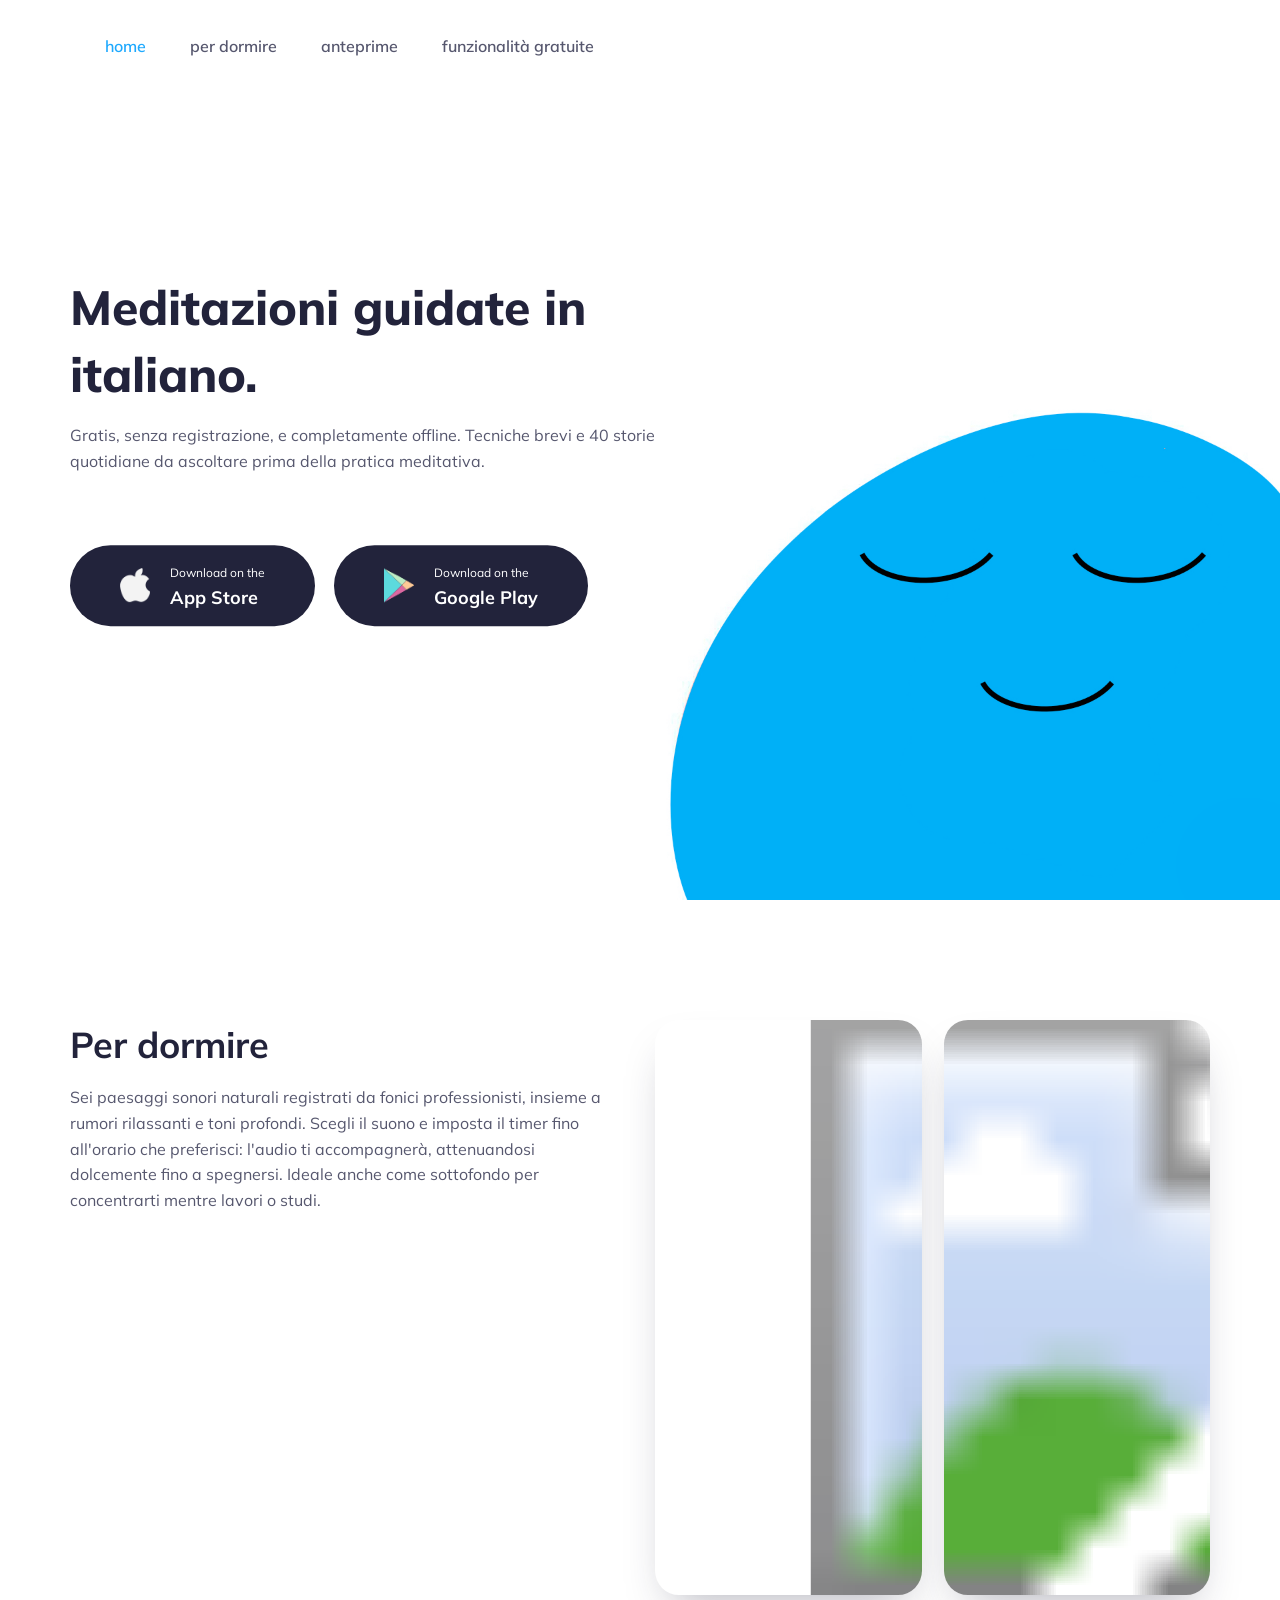
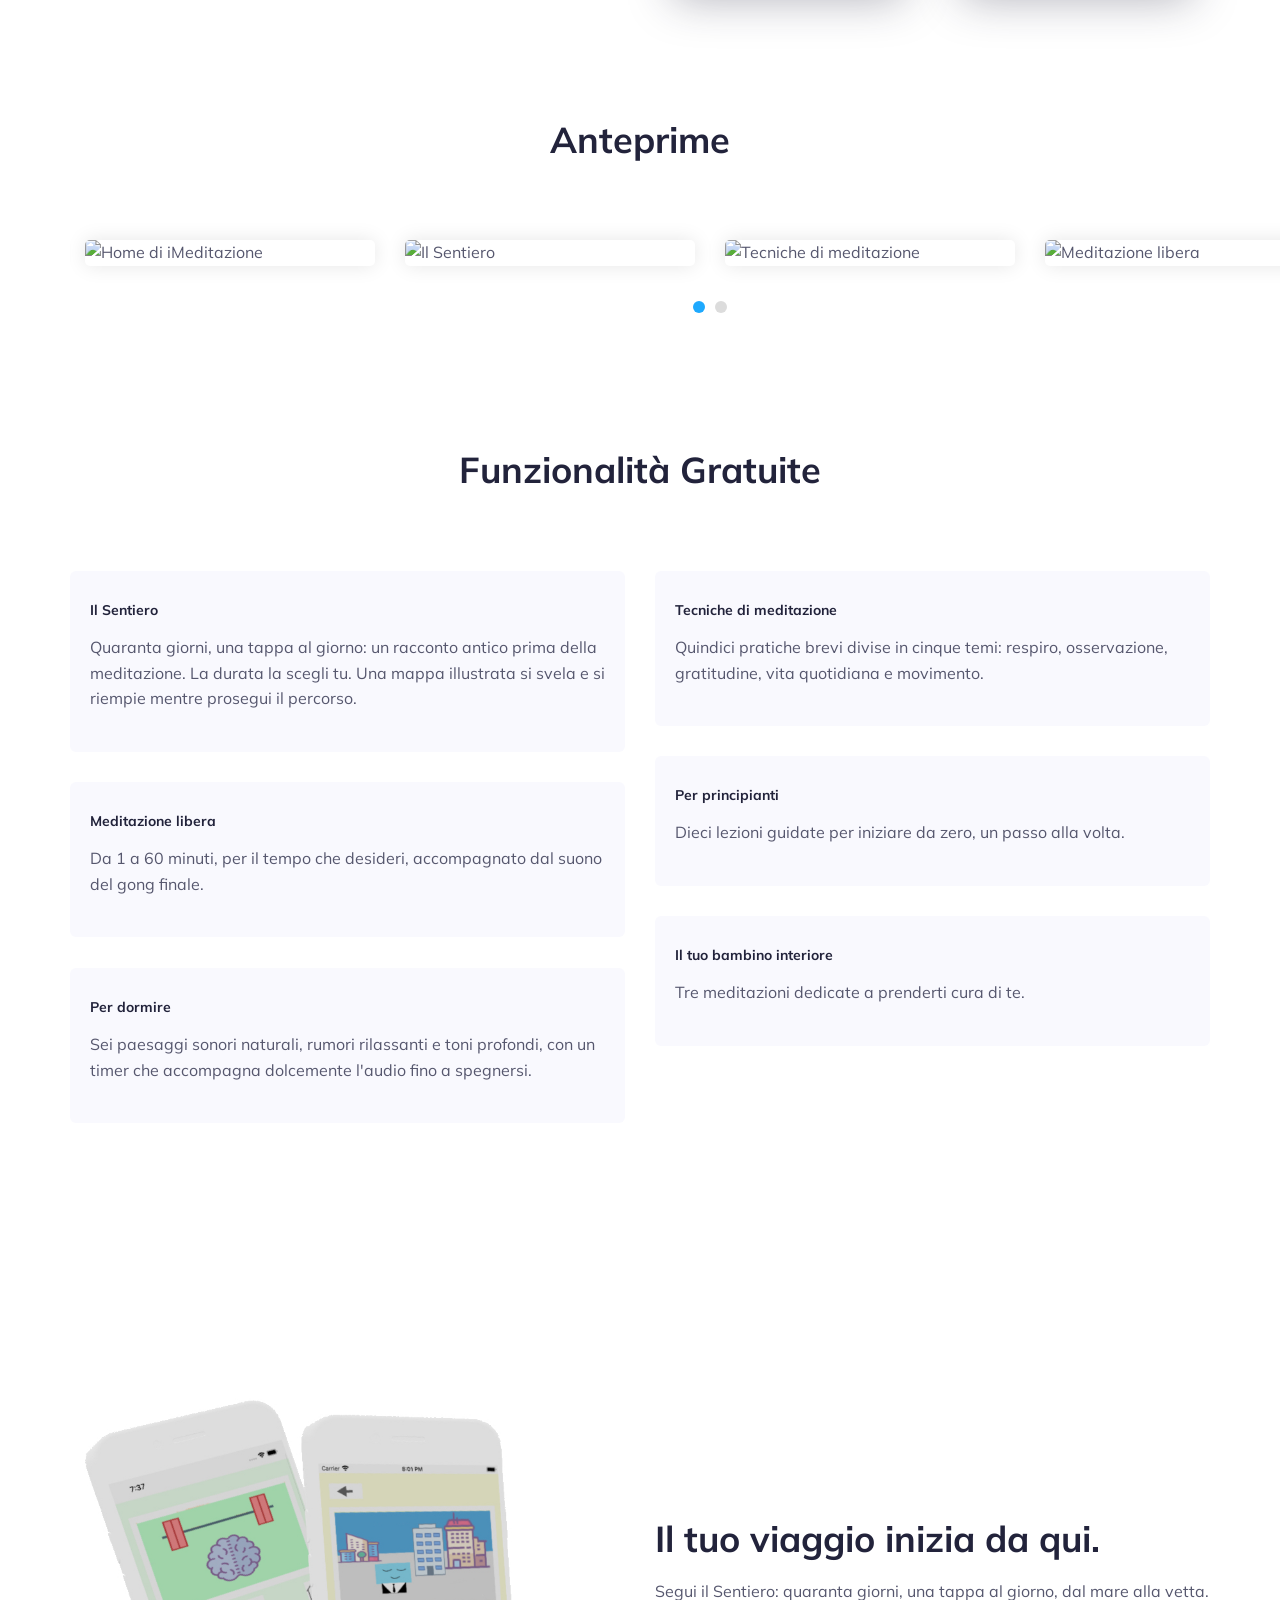
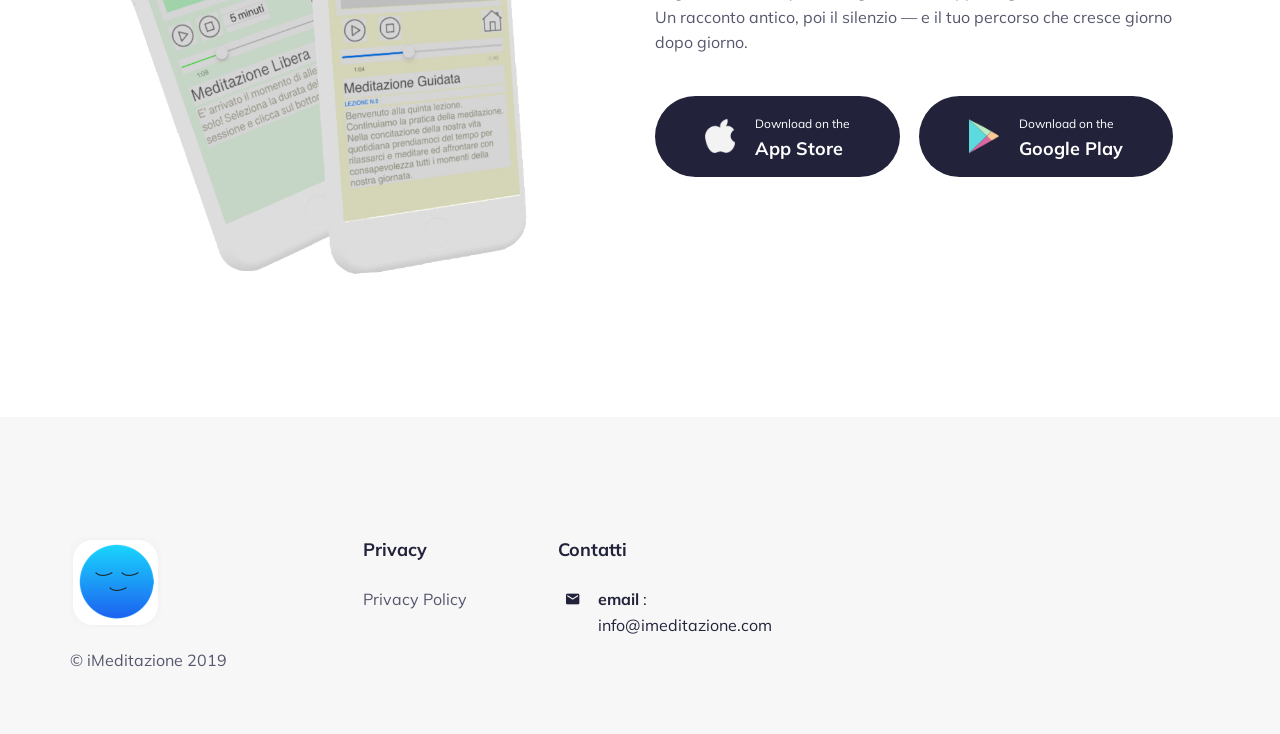
==== commit 29395547: "Riporta il copyright del footer a 2019 Co-Authored-By: Claude Fable 5 <noreply@anthropic.com>" ====
--- a/docs/index.html
+++ b/docs/index.html
@@ -280,7 +280,7 @@
                   
                     
                     <div class="space-20"></div>
-                    <p>© iMeditazione 2026</p>
+                    <p>© iMeditazione 2019</p>
                     <div class="space-50"></div>
                 </div>
                 <div class="col-xs-12 col-sm-2">
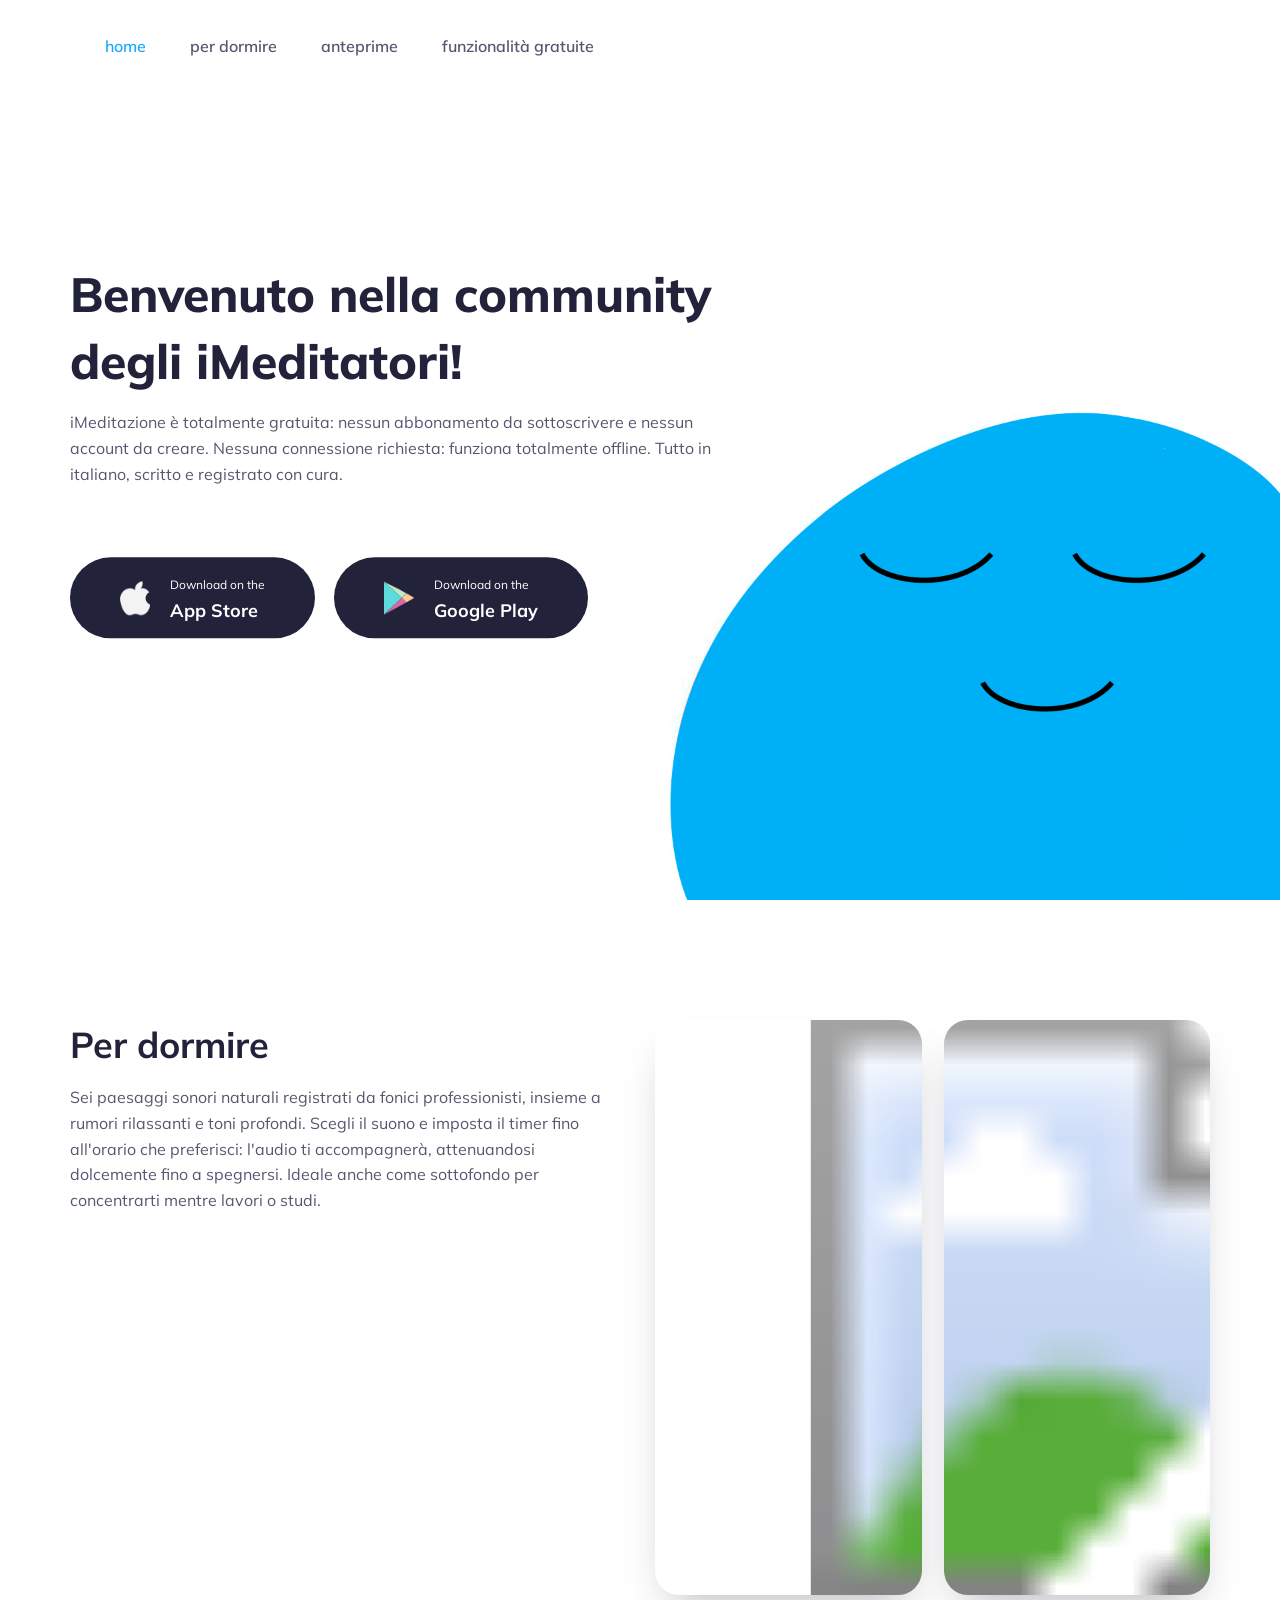
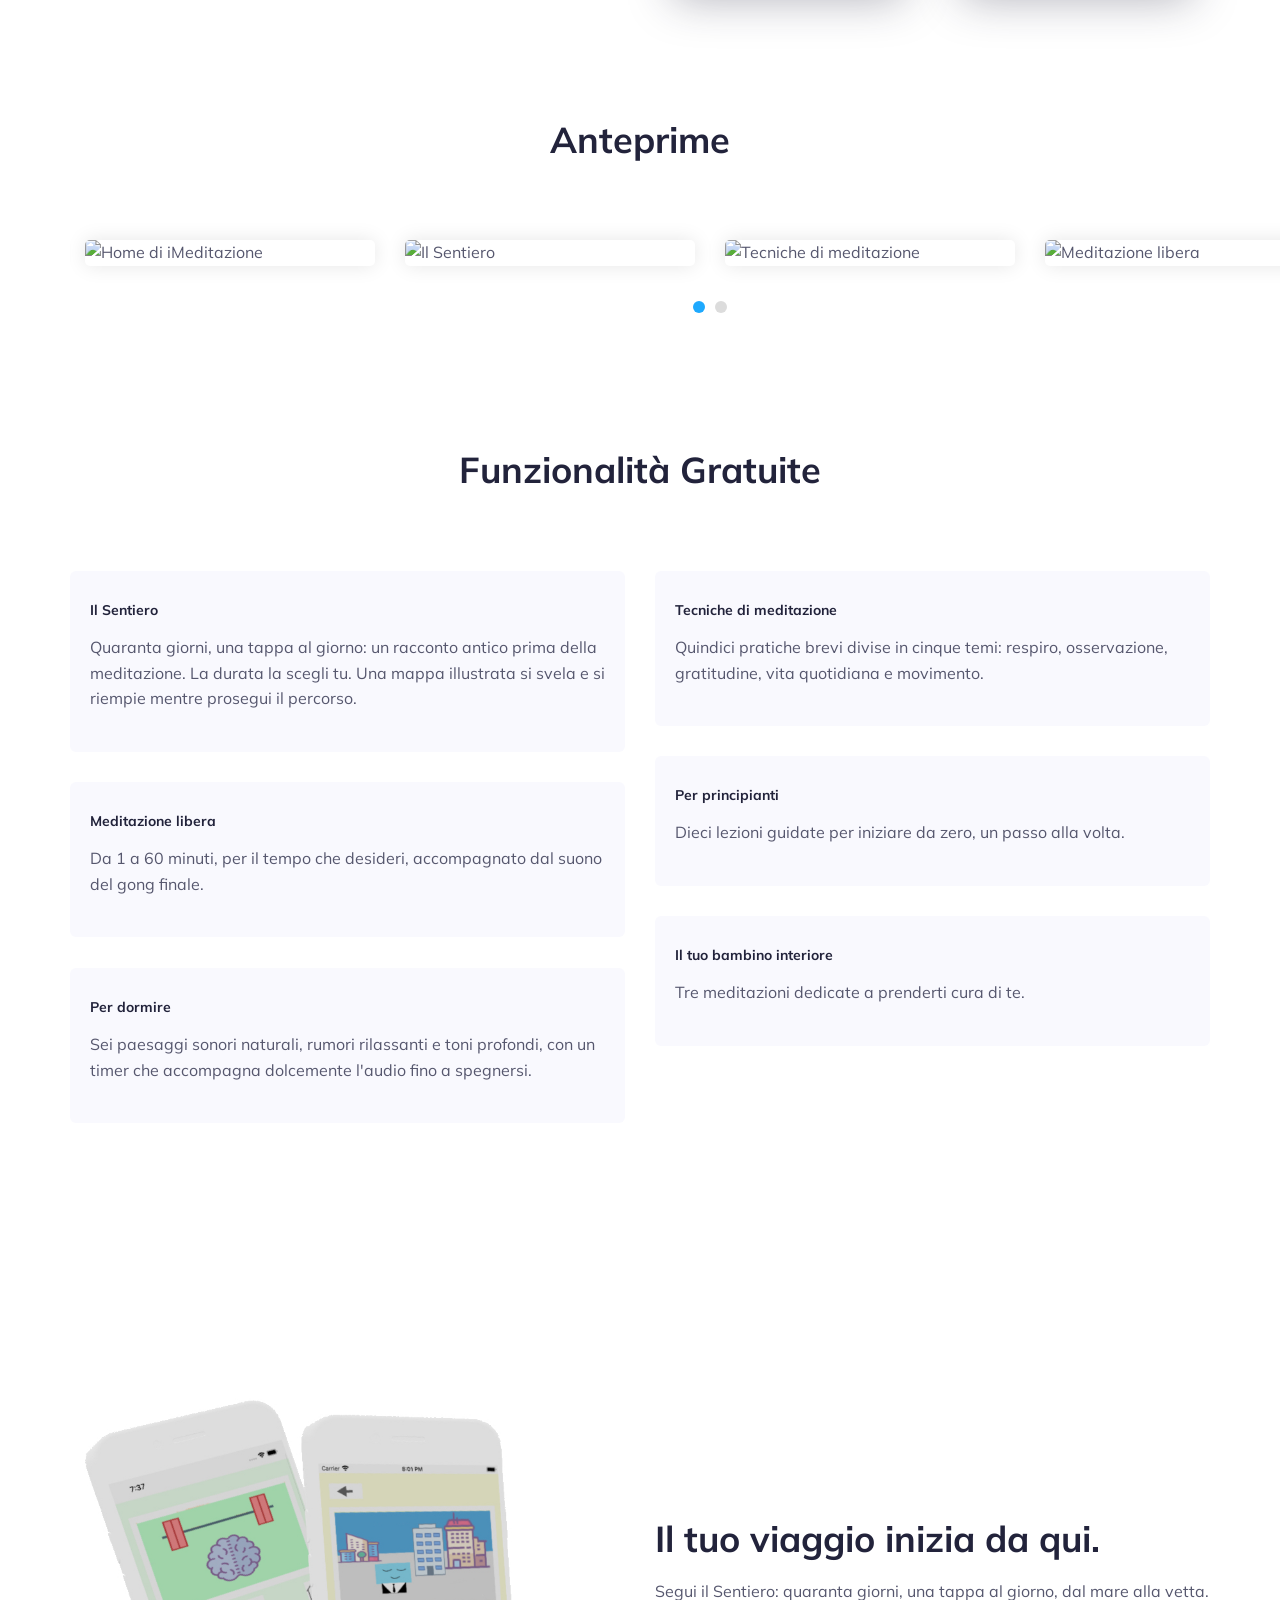
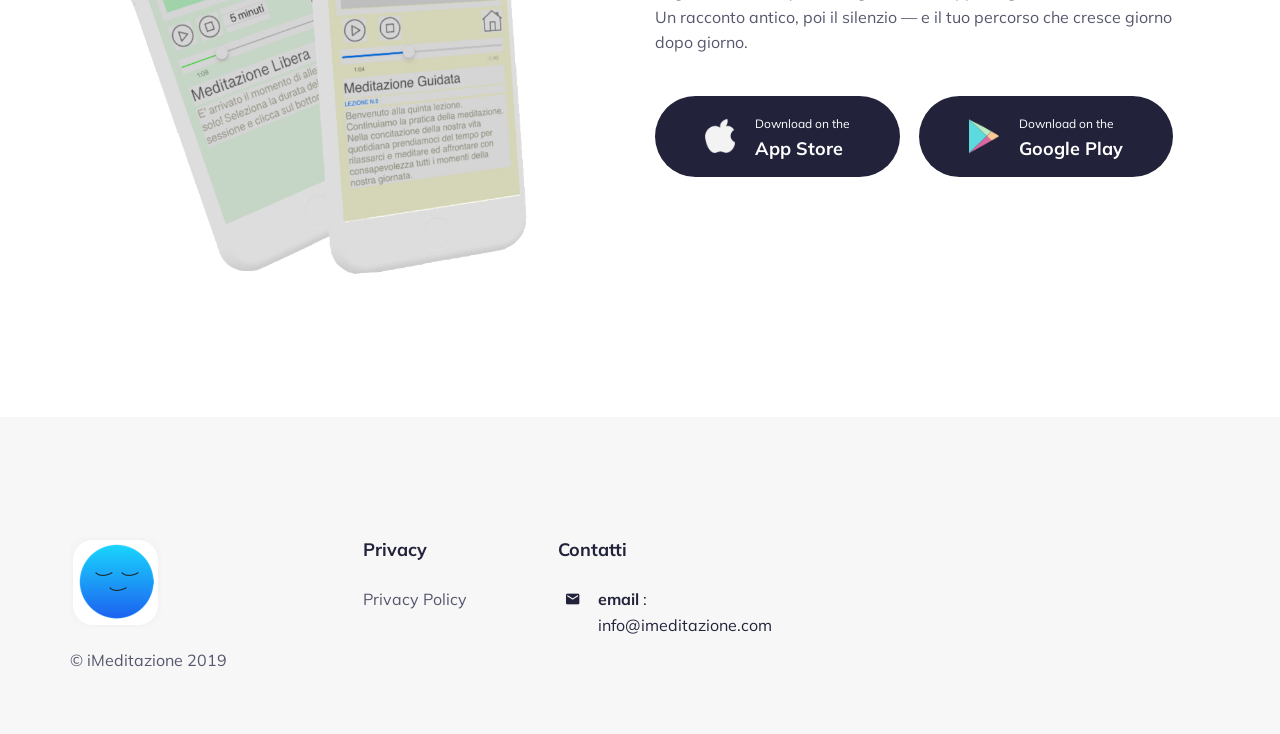
==== commit 97a6352d: "Nuovo testo dell'header: benvenuto nella community degli iMeditatori Titolo 'Benvenuto nella communi" ====
--- a/docs/index.html
+++ b/docs/index.html
@@ -92,8 +92,8 @@
             <div class="container">
                 <div class="row">
                     <div class="col-xs-12 col-sm-9 col-md-7">
-                        <h1 class="headline wow fadeInUp" data-wow-delay="0.4s">Meditazioni guidate in italiano.</h1>
-                        <p class="wow fadeInUp" data-wow-delay="0.6s">Gratis, senza registrazione, e completamente offline. Tecniche brevi e 40 storie quotidiane da ascoltare prima della pratica meditativa.</p>
+                        <h1 class="headline wow fadeInUp" data-wow-delay="0.4s">Benvenuto nella community degli iMeditatori!</h1>
+                        <p class="wow fadeInUp" data-wow-delay="0.6s">iMeditazione è totalmente gratuita: nessun abbonamento da sottoscrivere e nessun account da creare. Nessuna connessione richiesta: funziona totalmente offline. Tutto in italiano, scritto e registrato con cura.</p>
                         <div class="space-30 hidden-xs"></div>
                         <div class="space-30"></div>
                         <a href="https://apps.apple.com/app/imeditazione/id1481745712" class="bttn-icon red-hover wow fadeIn" data-wow-delay="0.8s">
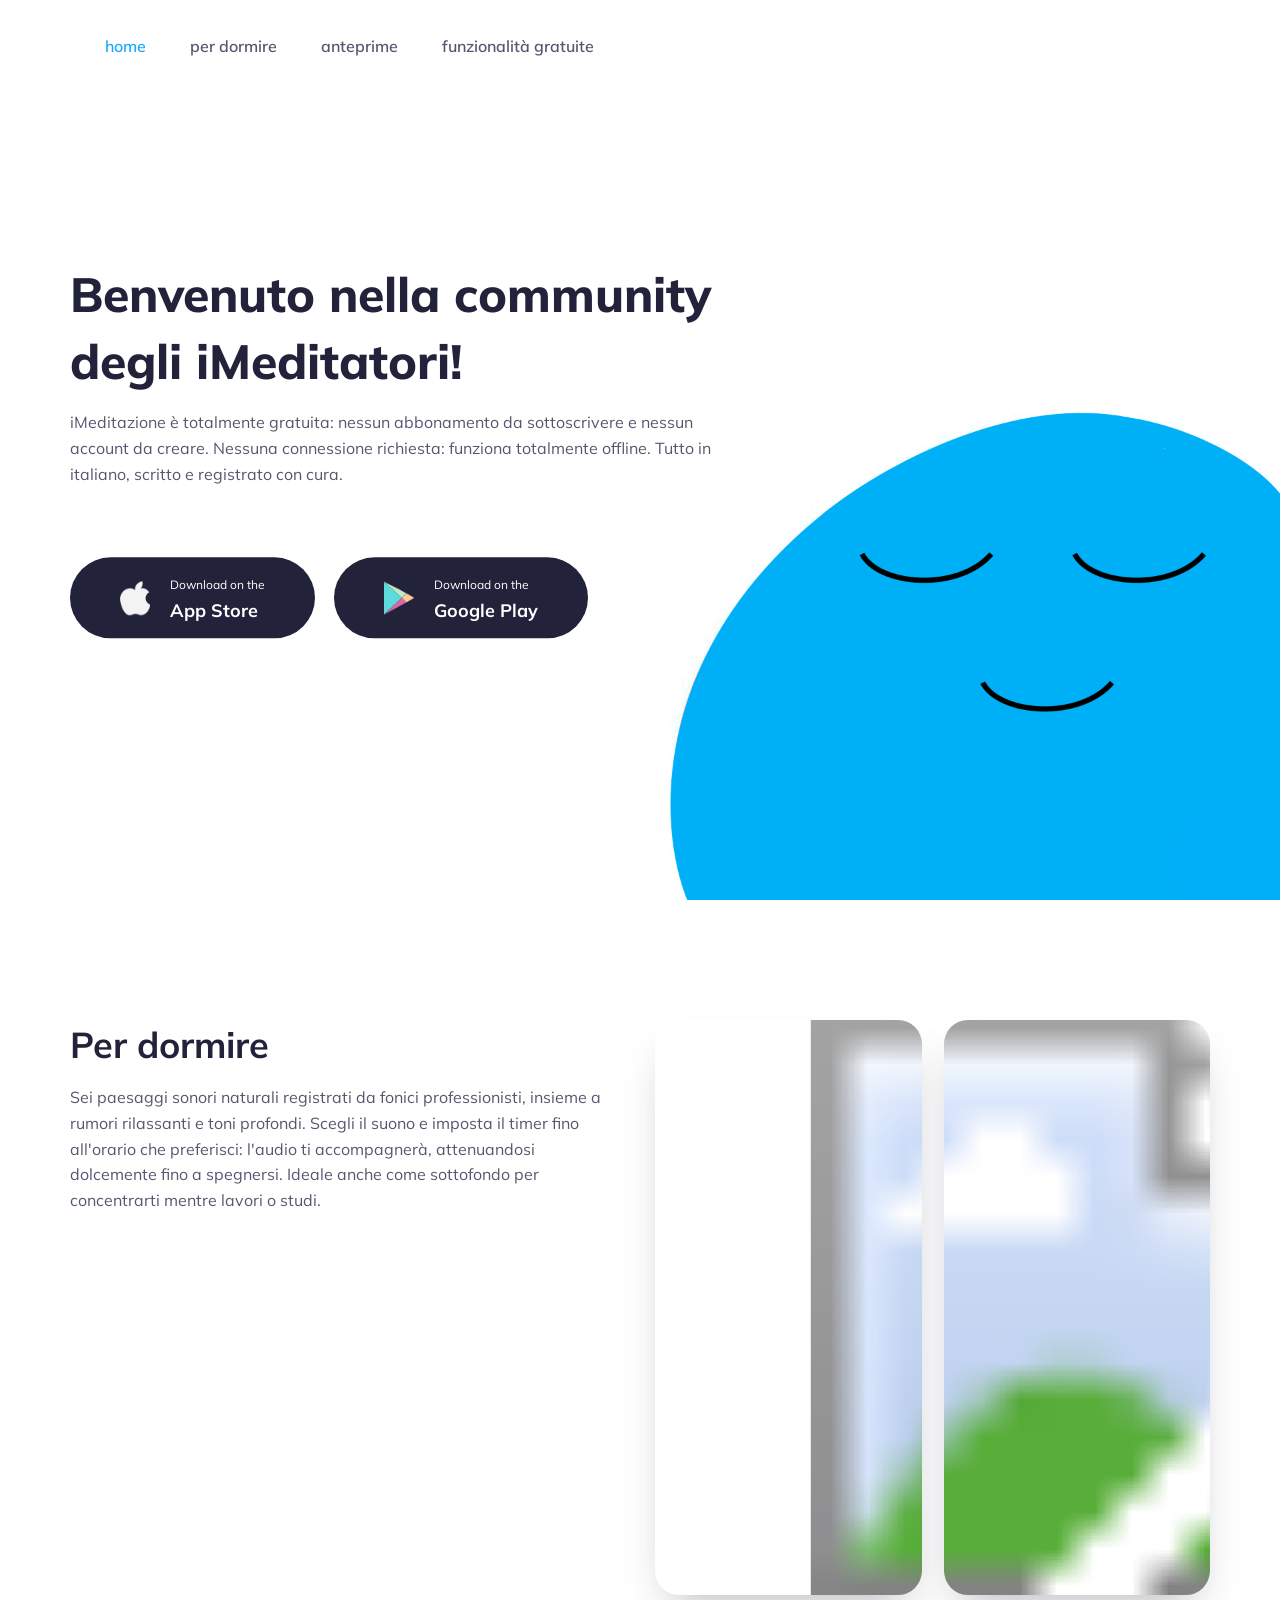
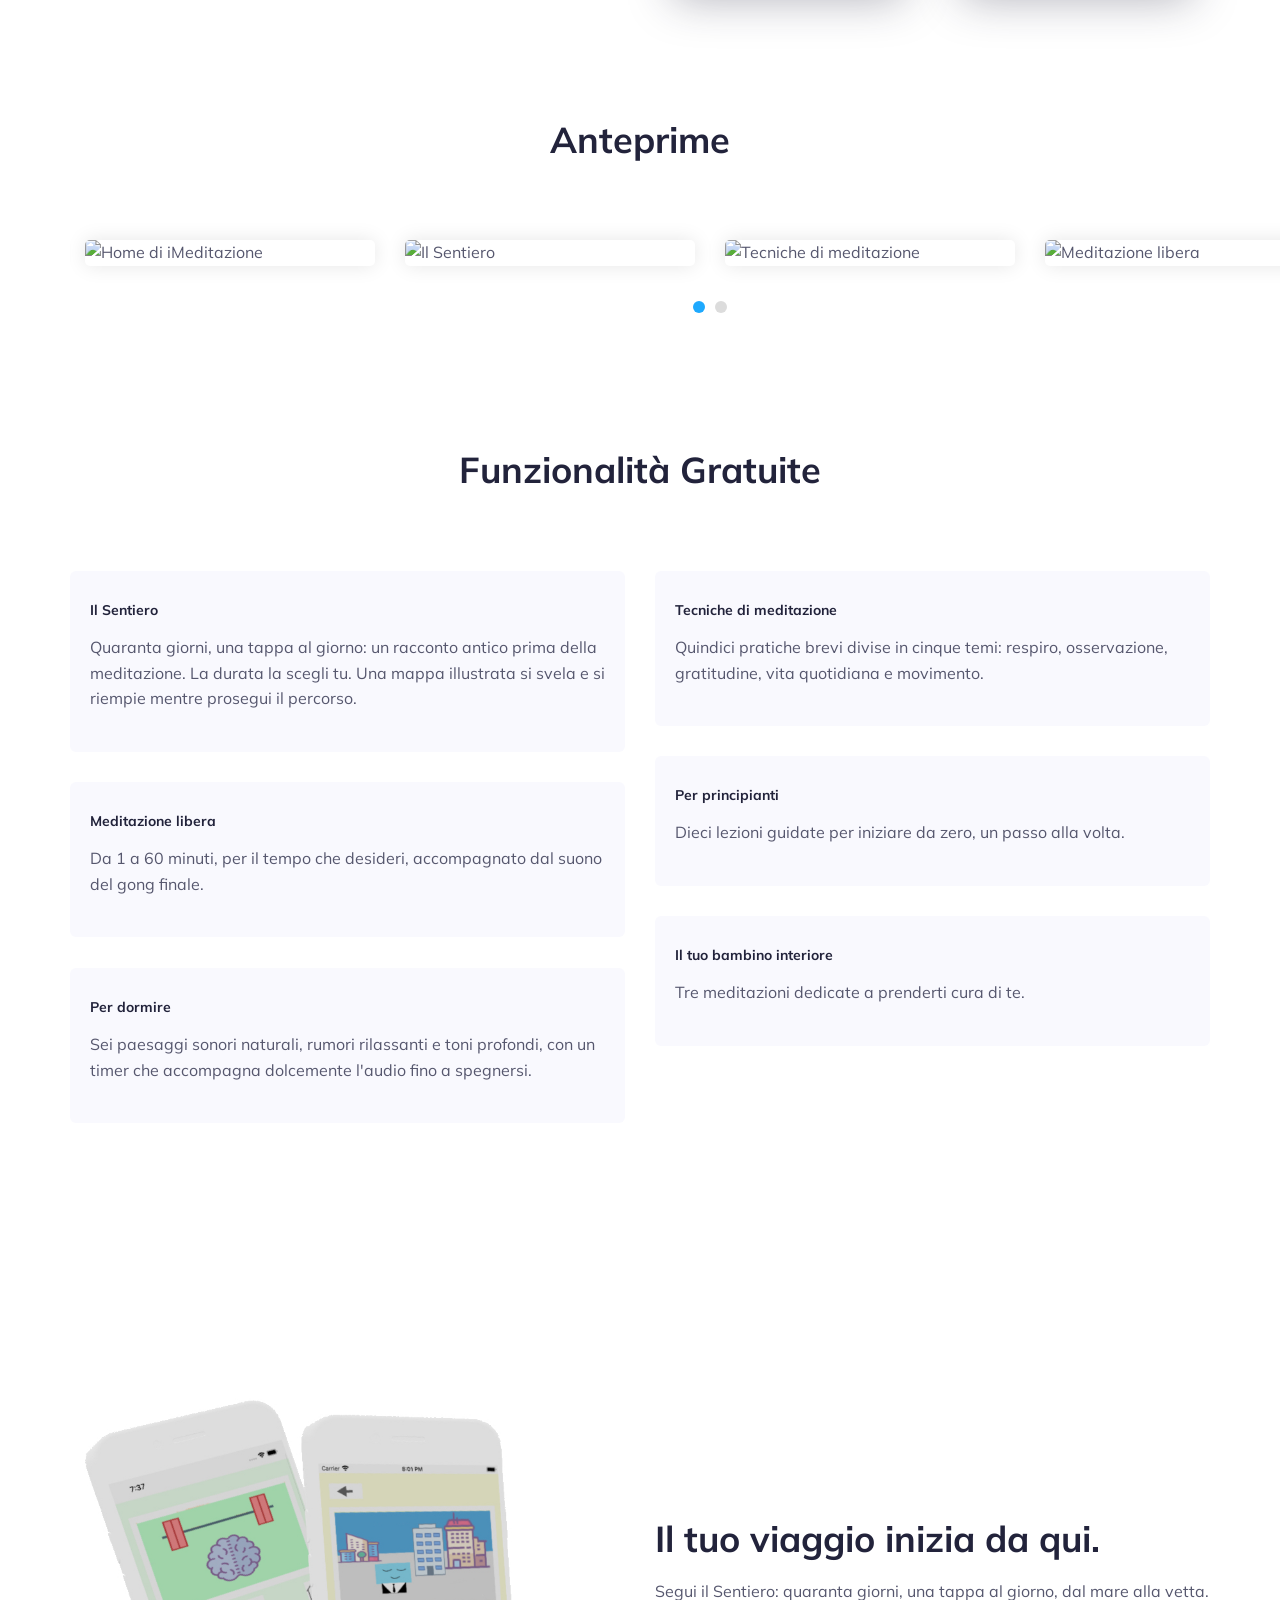
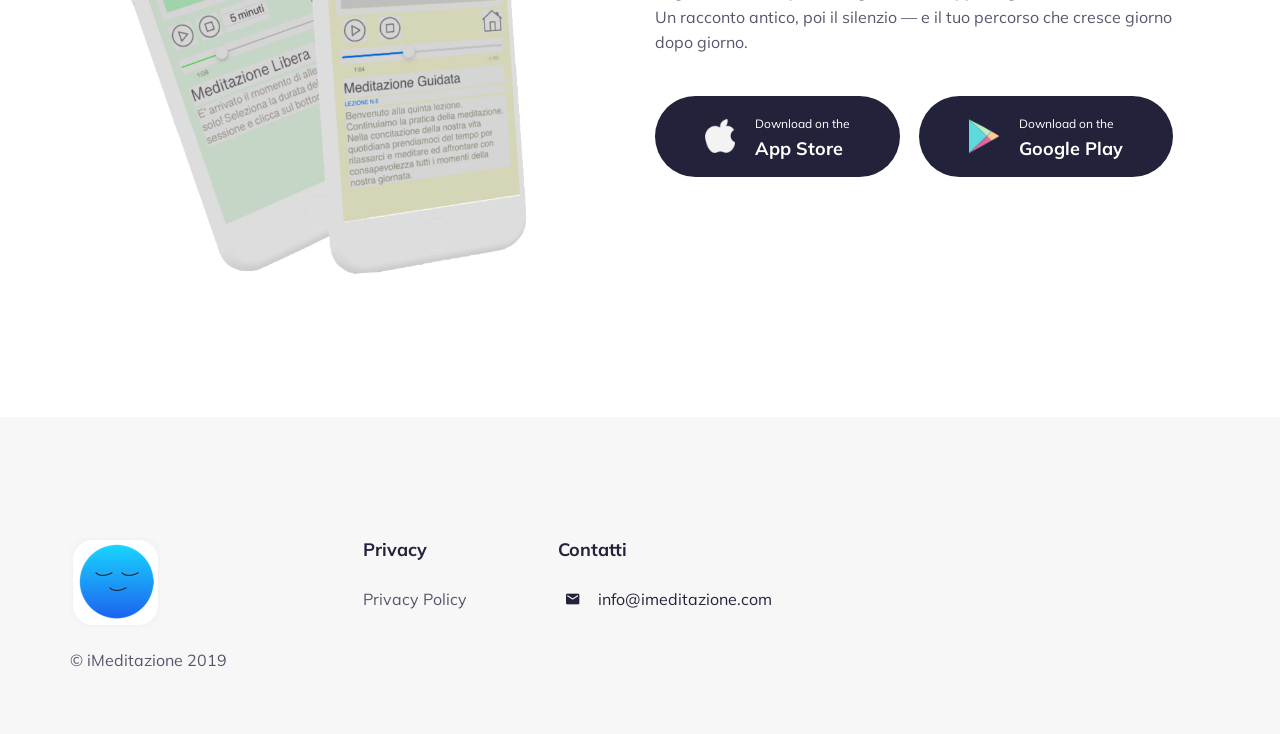
==== commit 2a740b9b: "Toglie l'etichetta 'email :' dai contatti nel footer Co-Authored-By: Claude Fable 5 <noreply@anthrop" ====
--- a/docs/index.html
+++ b/docs/index.html
@@ -300,7 +300,7 @@
                             <div class="icon">
                                 <i class="zmdi zmdi-email"></i>
                             </div>
-                            <strong>email</strong> : info@imeditazione.com
+                            info@imeditazione.com
                         </li>
                      
                     </ul>
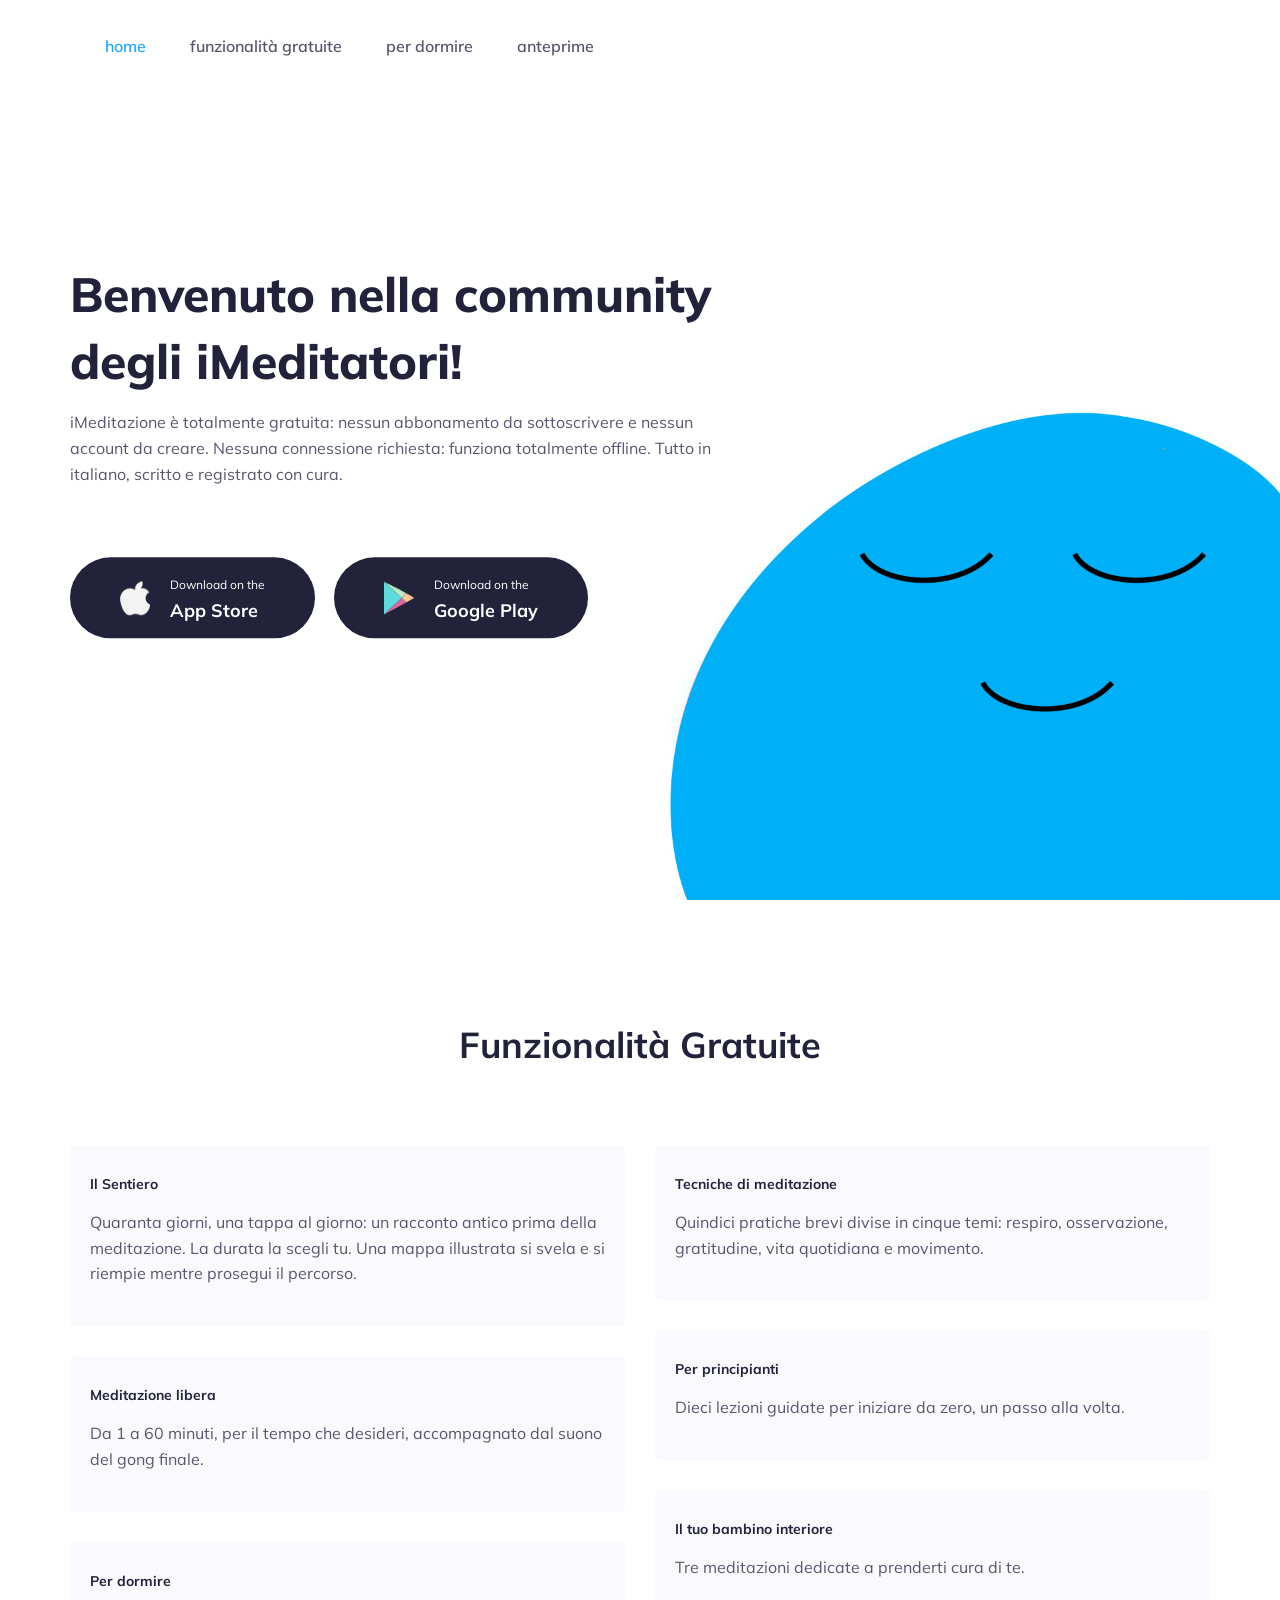
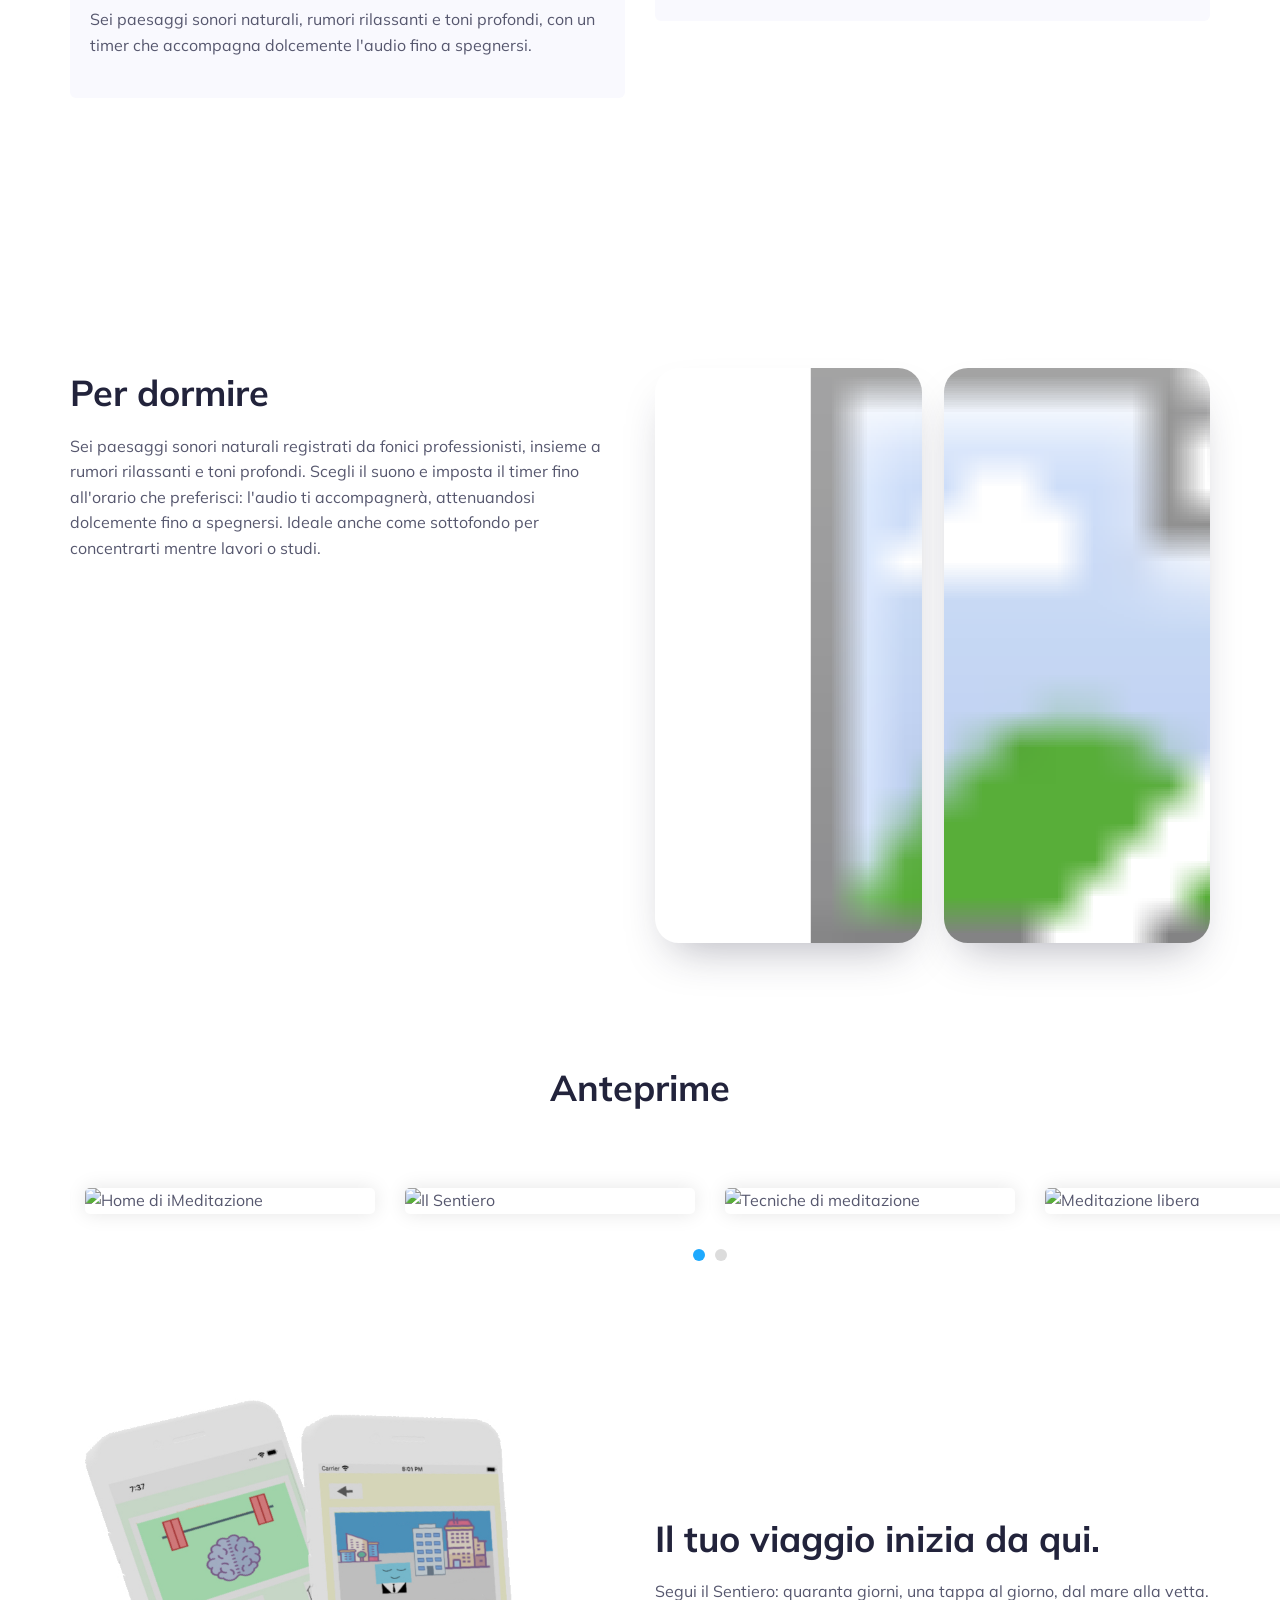
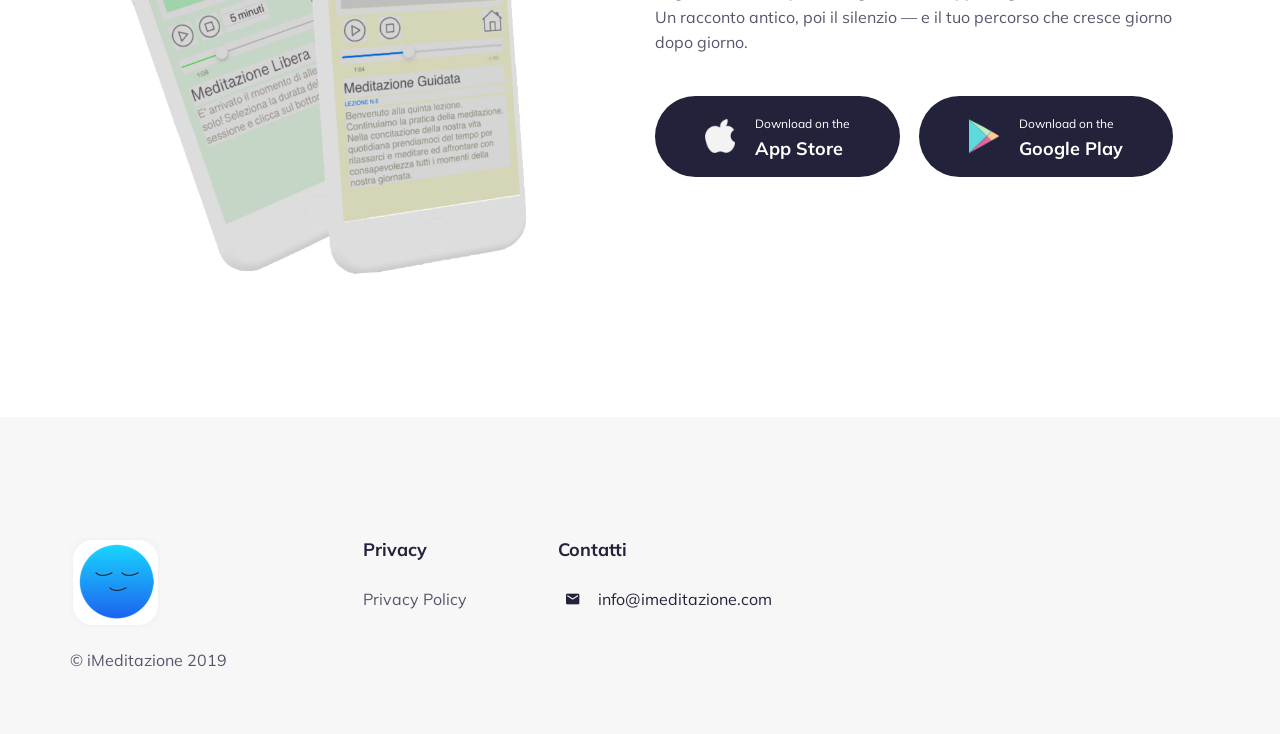
==== commit 1e9429a1: "Sposta 'Funzionalità Gratuite' subito sotto l'header di benvenuto Riordina anche le voci del menu pe" ====
--- a/docs/index.html
+++ b/docs/index.html
@@ -77,9 +77,9 @@
             <div class="collapse navbar-collapse" id="mainmenu">
                 <ul class="nav navbar-nav navbar-left">
                     <li class="active"><a href="#home-page">home</a></li>
+                    <li><a href="#funzionalità">funzionalità gratuite</a></li>
                     <li><a href="#modalita-uso">per dormire</a></li>
                     <li><a href="#gallery-page">anteprime</a></li>
-                    <li><a href="#funzionalità">funzionalità gratuite</a></li>
                 </ul>
 
             </div>
@@ -121,6 +121,58 @@
         </div>
     </header>
     <!-- header-Area / -->
+
+    <!-- FAQ-Area -->
+    <section id="funzionalità" class="section-padding">
+        <div class="container">
+            <div class="row">
+                <div class="col-xs-12 text-center">
+                    <h3 class="page-title">Funzionalità Gratuite</h3>
+                    <div class="space-60"></div>
+                </div>
+            </div>
+            <div class="row ms-items">
+                <div class="col-xs-12 col-sm-6 ms-item">
+                    <div class="single-faq wow fadeInUp" data-wow-delay="0.2s">
+                        <h5 class="title">Il Sentiero</h5>
+                        <p>Quaranta giorni, una tappa al giorno: un racconto antico prima della meditazione. La durata la scegli tu. Una mappa illustrata si svela e si riempie mentre prosegui il percorso.</p>
+                    </div>
+                </div>
+                <div class="col-xs-12 col-sm-6 ms-item">
+                    <div class="single-faq wow fadeInUp" data-wow-delay="0.4s">
+                        <h5 class="title">Tecniche di meditazione</h5>
+                        <p>Quindici pratiche brevi divise in cinque temi: respiro, osservazione, gratitudine, vita quotidiana e movimento.</p>
+                    </div>
+                </div>
+                <div class="col-xs-12 col-sm-6 ms-item">
+                    <div class="single-faq wow fadeInUp" data-wow-delay="0.6s">
+                        <h5 class="title">Per principianti</h5>
+                        <p>Dieci lezioni guidate per iniziare da zero, un passo alla volta.</p>
+                    </div>
+                </div>
+                <div class="col-xs-12 col-sm-6 ms-item">
+                    <div class="single-faq wow fadeInUp" data-wow-delay="0.8s">
+                        <h5 class="title">Meditazione libera</h5>
+                        <p>Da 1 a 60 minuti, per il tempo che desideri, accompagnato dal suono del gong finale.</p>
+                    </div>
+                </div>
+                <div class="col-xs-12 col-sm-6 ms-item">
+                    <div class="single-faq wow fadeInUp" data-wow-delay="1s">
+                        <h5 class="title">Il tuo bambino interiore</h5>
+                        <p>Tre meditazioni dedicate a prenderti cura di te.</p>
+                    </div>
+                </div>
+                <div class="col-xs-12 col-sm-6 ms-item">
+                    <div class="single-faq wow fadeInUp" data-wow-delay="1.2s">
+                        <h5 class="title">Per dormire</h5>
+                        <p>Sei paesaggi sonori naturali, rumori rilassanti e toni profondi, con un timer che accompagna dolcemente l'audio fino a spegnersi.</p>
+                    </div>
+                </div>
+            </div>
+        </div>
+    </section>
+    <!-- FAQ-Area / -->
+
    
     
     <!-- Network-Area -->
@@ -189,56 +241,6 @@
     <!-- Gallery-Area / -->
    
    
-    <!-- FAQ-Area -->
-    <section id="funzionalità" class="section-padding">
-        <div class="container">
-            <div class="row">
-                <div class="col-xs-12 text-center">
-                    <h3 class="page-title">Funzionalità Gratuite</h3>
-                    <div class="space-60"></div>
-                </div>
-            </div>
-            <div class="row ms-items">
-                <div class="col-xs-12 col-sm-6 ms-item">
-                    <div class="single-faq wow fadeInUp" data-wow-delay="0.2s">
-                        <h5 class="title">Il Sentiero</h5>
-                        <p>Quaranta giorni, una tappa al giorno: un racconto antico prima della meditazione. La durata la scegli tu. Una mappa illustrata si svela e si riempie mentre prosegui il percorso.</p>
-                    </div>
-                </div>
-                <div class="col-xs-12 col-sm-6 ms-item">
-                    <div class="single-faq wow fadeInUp" data-wow-delay="0.4s">
-                        <h5 class="title">Tecniche di meditazione</h5>
-                        <p>Quindici pratiche brevi divise in cinque temi: respiro, osservazione, gratitudine, vita quotidiana e movimento.</p>
-                    </div>
-                </div>
-                <div class="col-xs-12 col-sm-6 ms-item">
-                    <div class="single-faq wow fadeInUp" data-wow-delay="0.6s">
-                        <h5 class="title">Per principianti</h5>
-                        <p>Dieci lezioni guidate per iniziare da zero, un passo alla volta.</p>
-                    </div>
-                </div>
-                <div class="col-xs-12 col-sm-6 ms-item">
-                    <div class="single-faq wow fadeInUp" data-wow-delay="0.8s">
-                        <h5 class="title">Meditazione libera</h5>
-                        <p>Da 1 a 60 minuti, per il tempo che desideri, accompagnato dal suono del gong finale.</p>
-                    </div>
-                </div>
-                <div class="col-xs-12 col-sm-6 ms-item">
-                    <div class="single-faq wow fadeInUp" data-wow-delay="1s">
-                        <h5 class="title">Il tuo bambino interiore</h5>
-                        <p>Tre meditazioni dedicate a prenderti cura di te.</p>
-                    </div>
-                </div>
-                <div class="col-xs-12 col-sm-6 ms-item">
-                    <div class="single-faq wow fadeInUp" data-wow-delay="1.2s">
-                        <h5 class="title">Per dormire</h5>
-                        <p>Sei paesaggi sonori naturali, rumori rilassanti e toni profondi, con un timer che accompagna dolcemente l'audio fino a spegnersi.</p>
-                    </div>
-                </div>
-            </div>
-        </div>
-    </section>
-    <!-- FAQ-Area / -->
     <!-- Download-Area -->
     <section class="download-area section-padding">
         <div class="container">
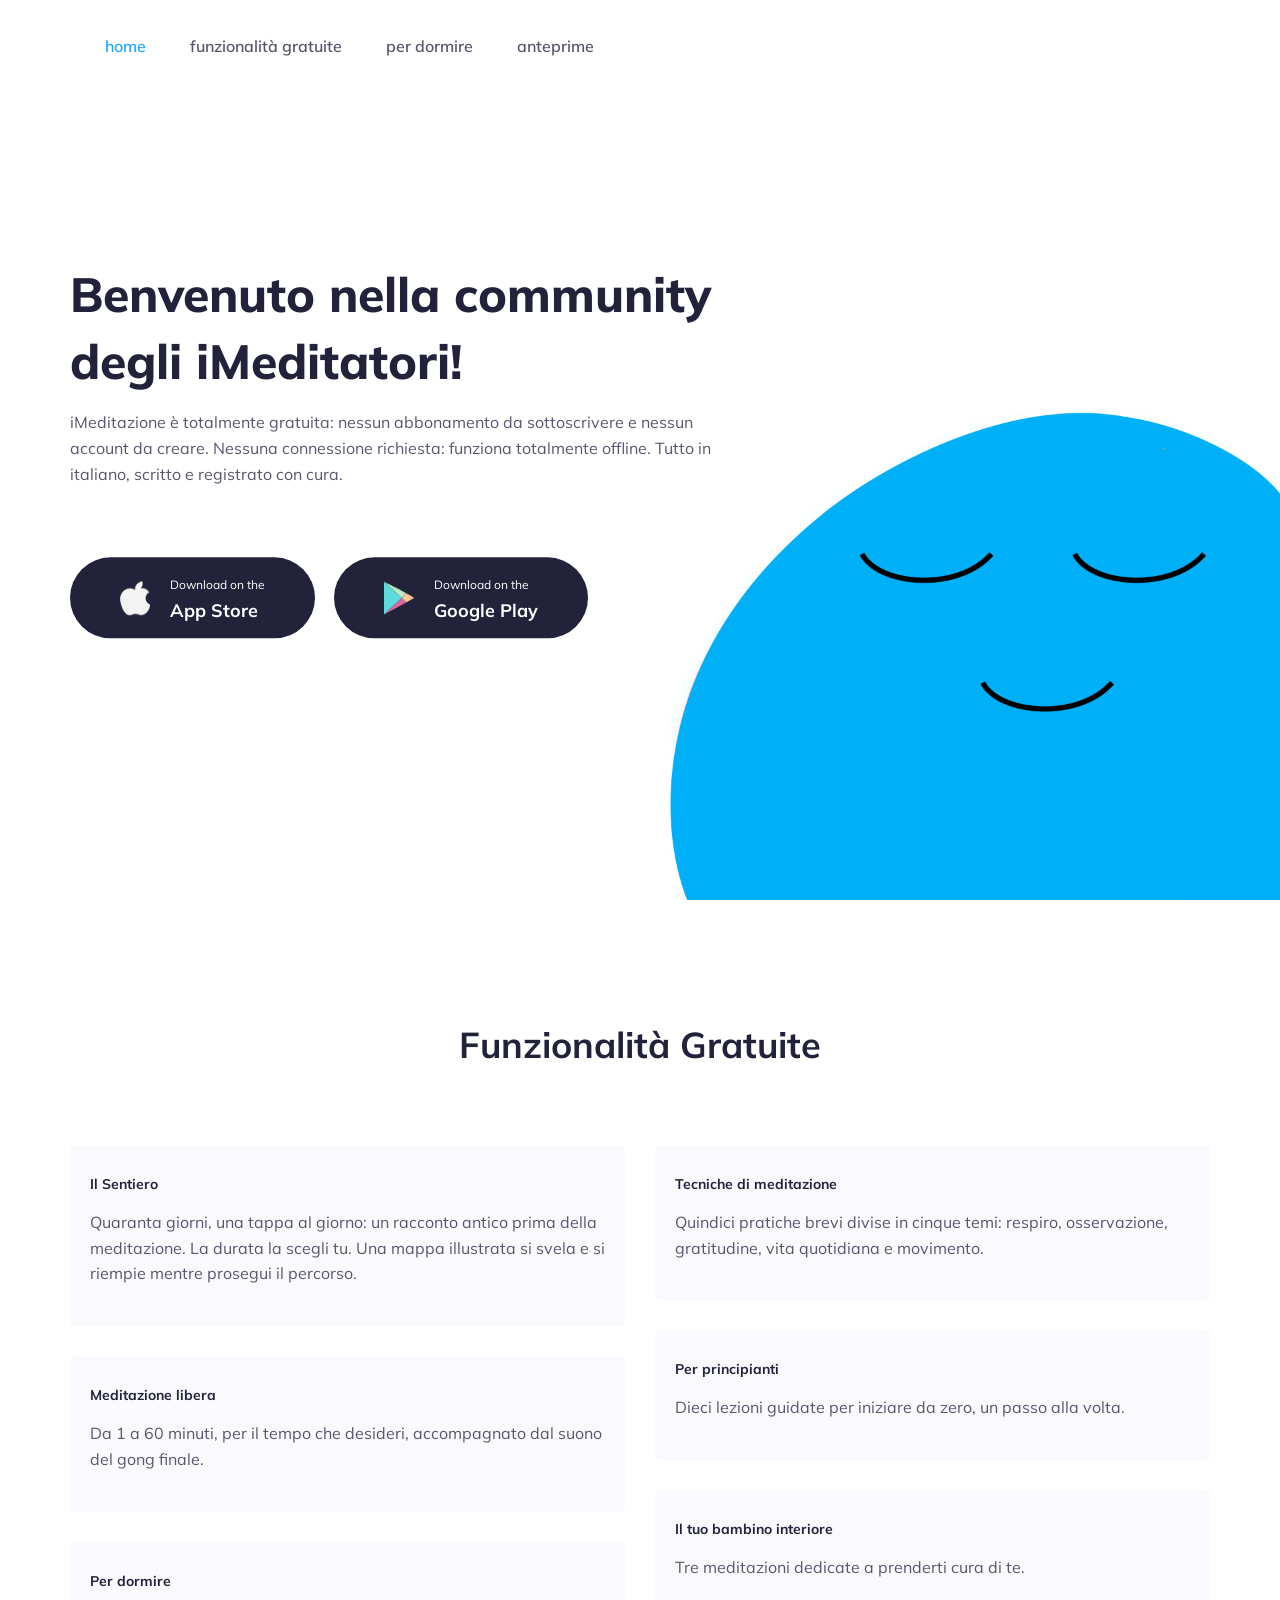
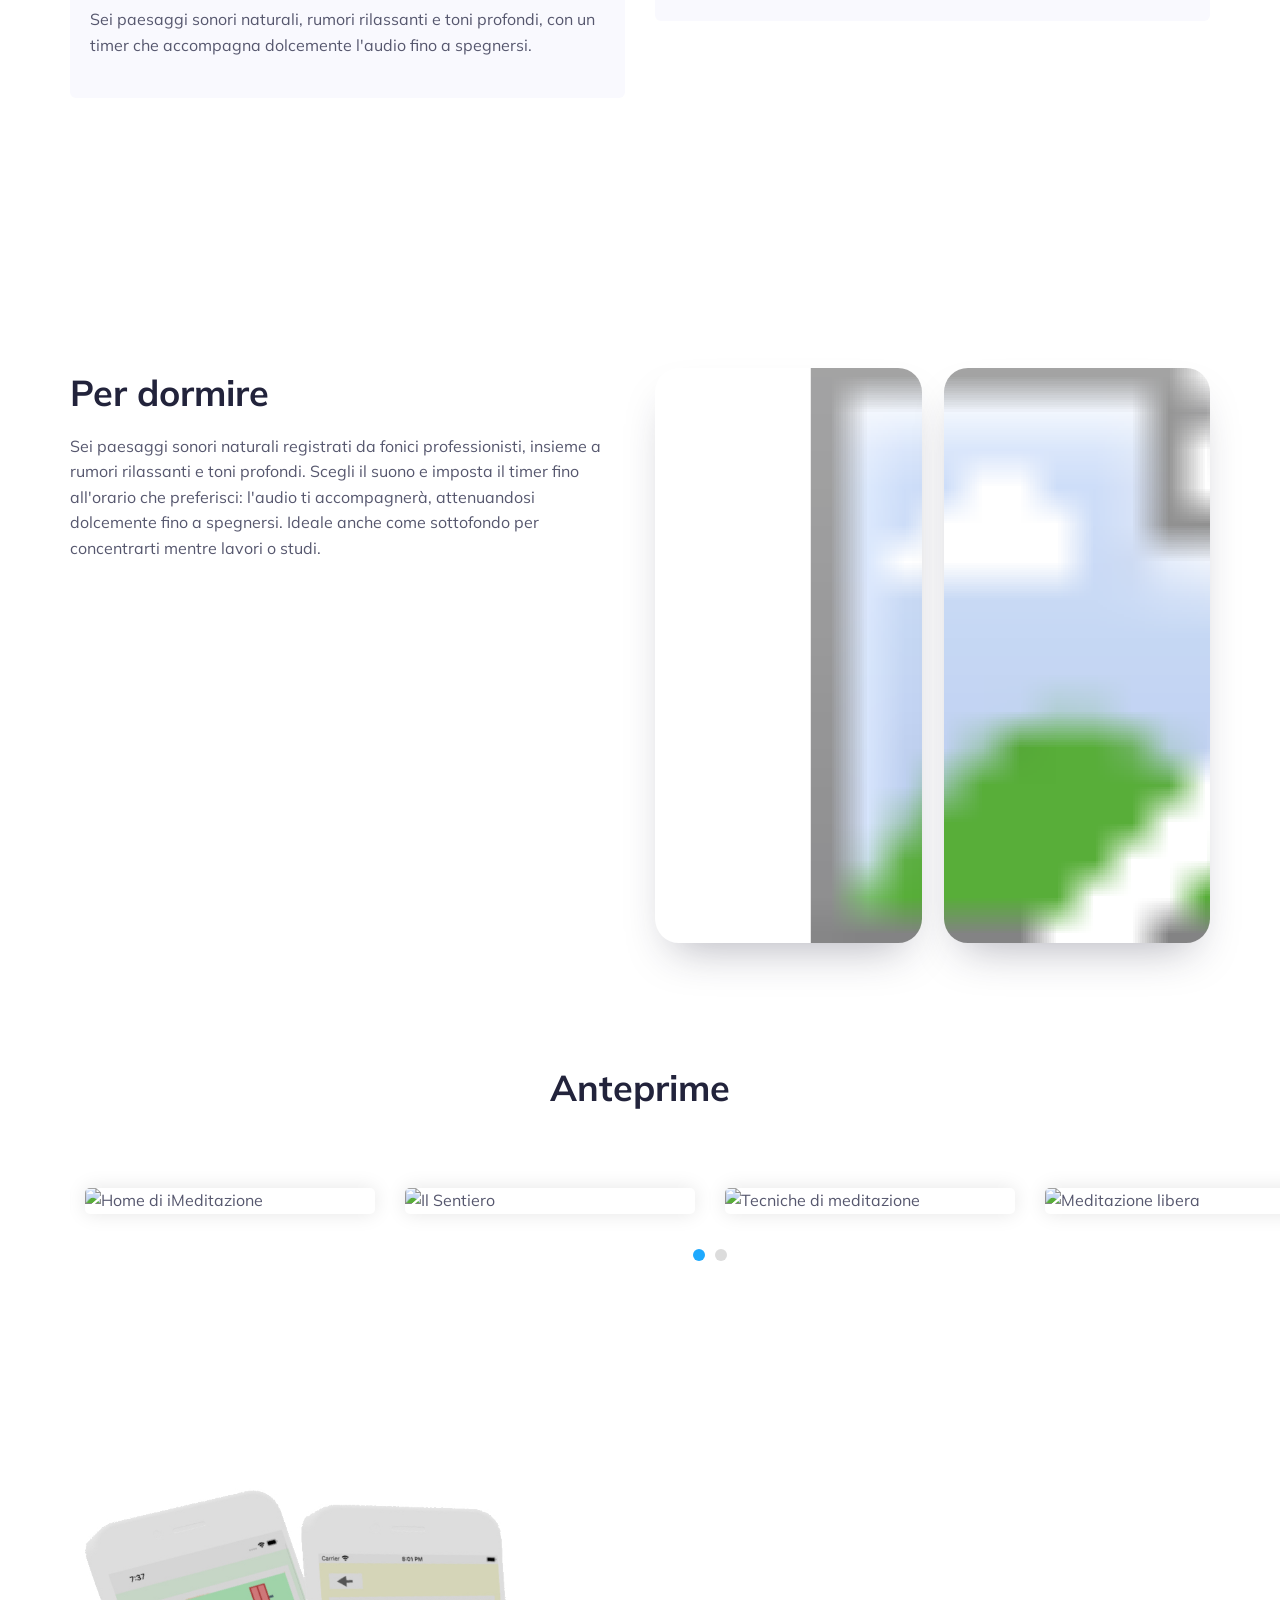
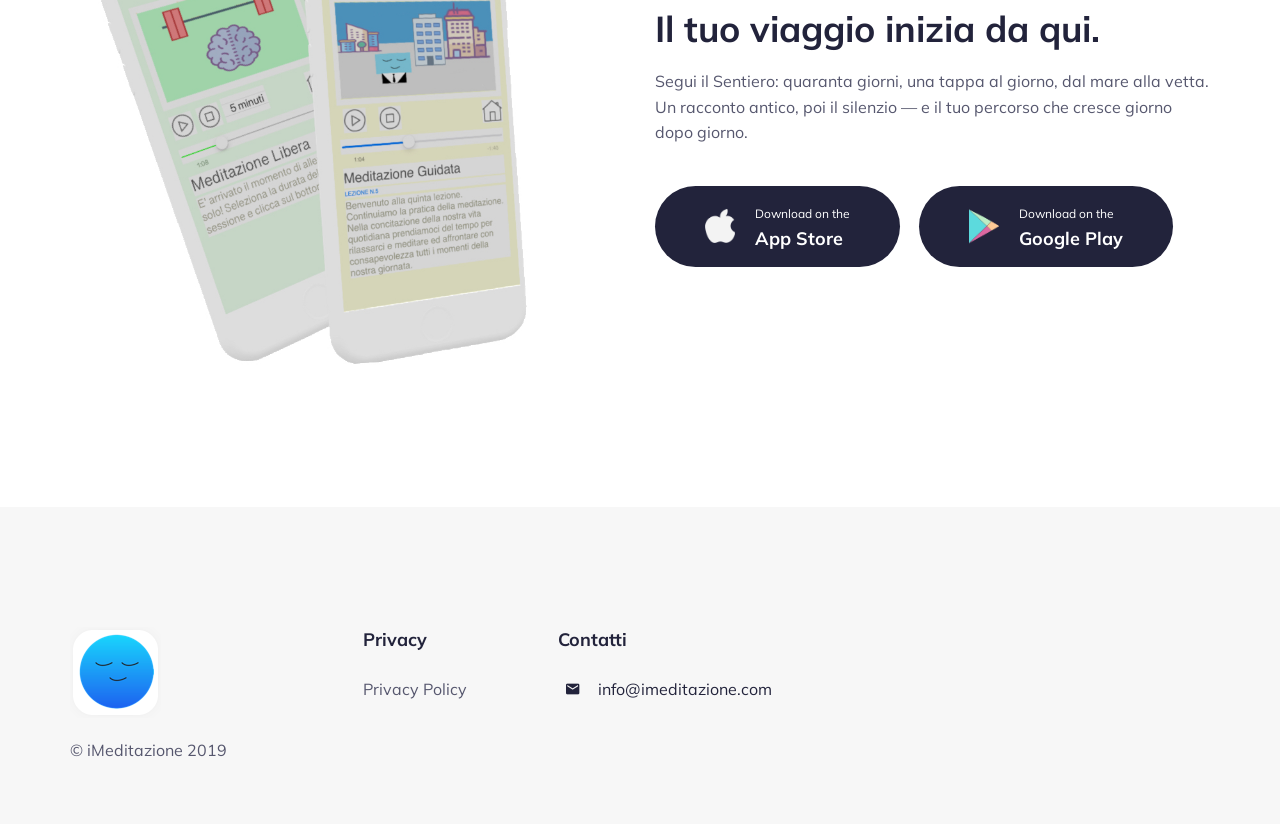
==== commit dd3dbf21: "Aumenta lo spazio tra le sezioni - Padding delle sezioni da 120px a 160px (funzionalita, per dormire" ====
--- a/docs/index.html
+++ b/docs/index.html
@@ -239,8 +239,9 @@
         </div>
     </section>
     <!-- Gallery-Area / -->
-   
-   
+    <div class="space-60"></div>
+    <div class="space-30"></div>
+
     <!-- Download-Area -->
     <section class="download-area section-padding">
         <div class="container">
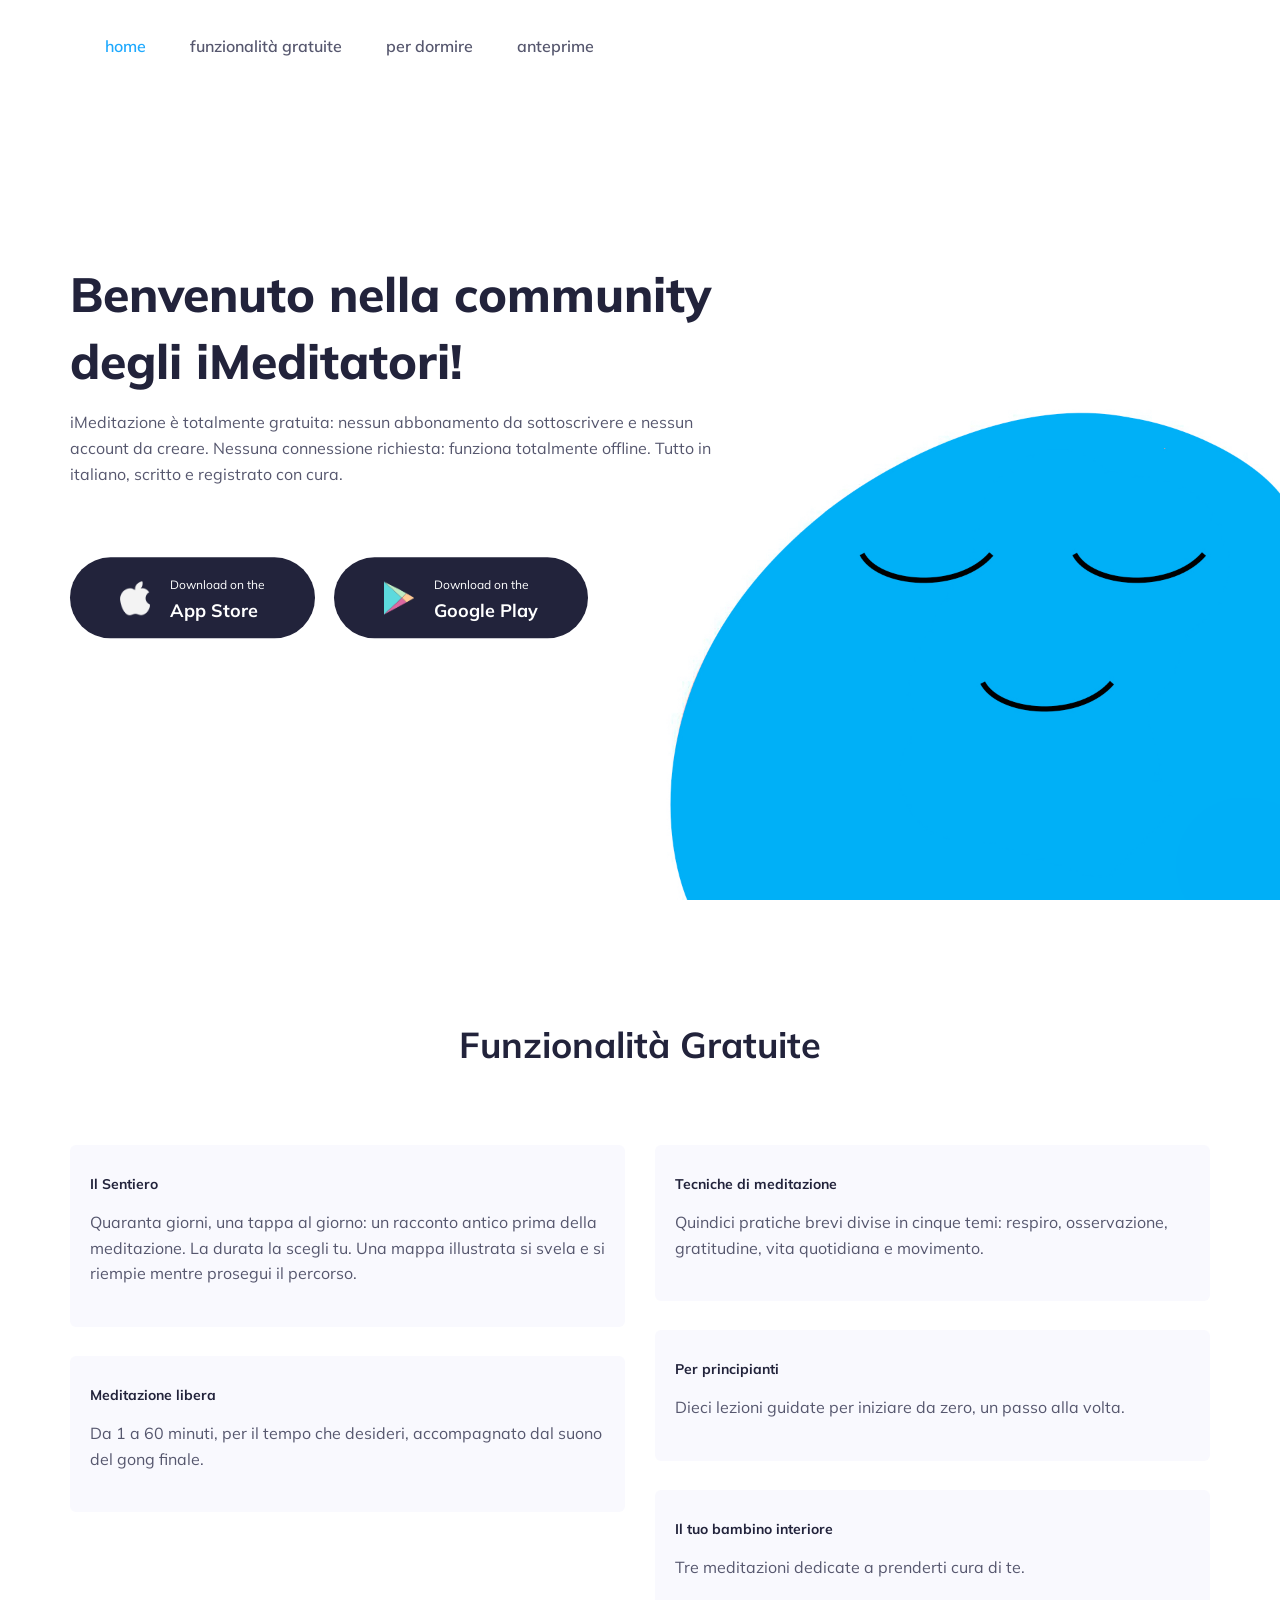
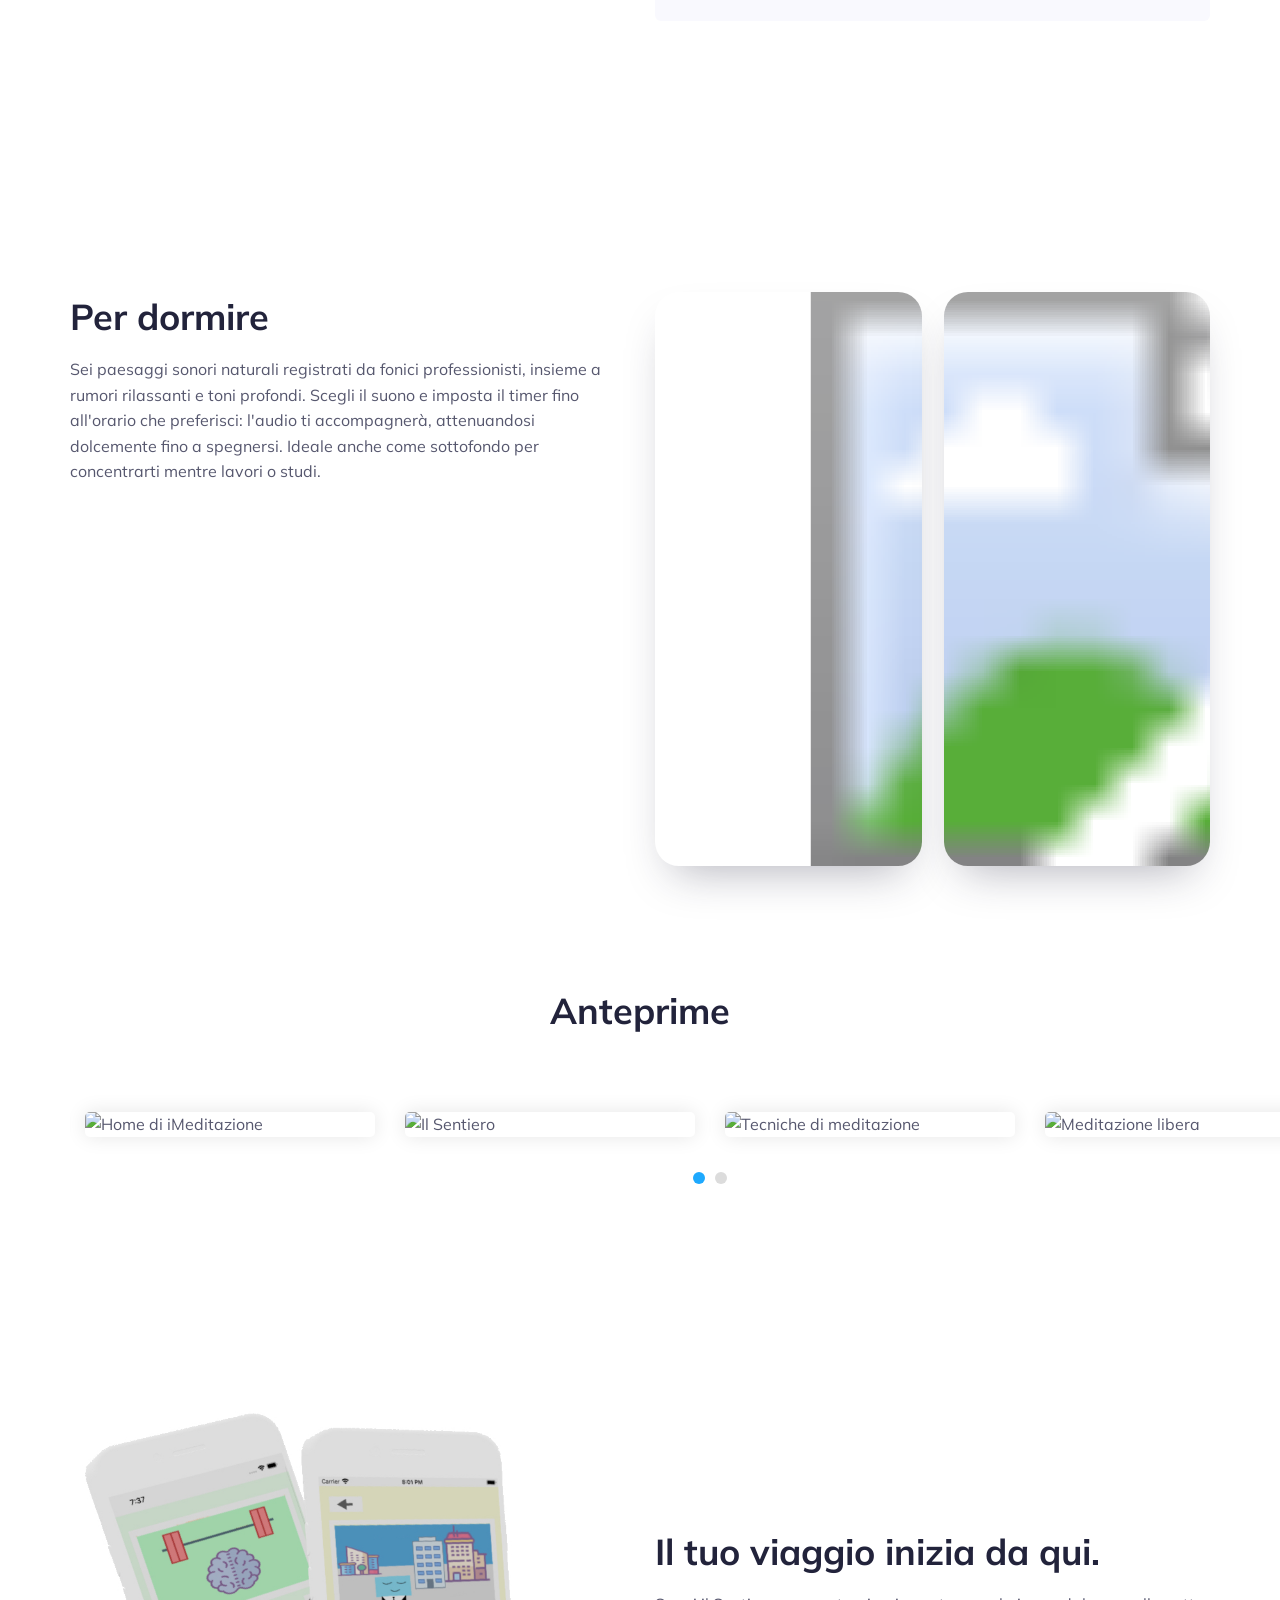
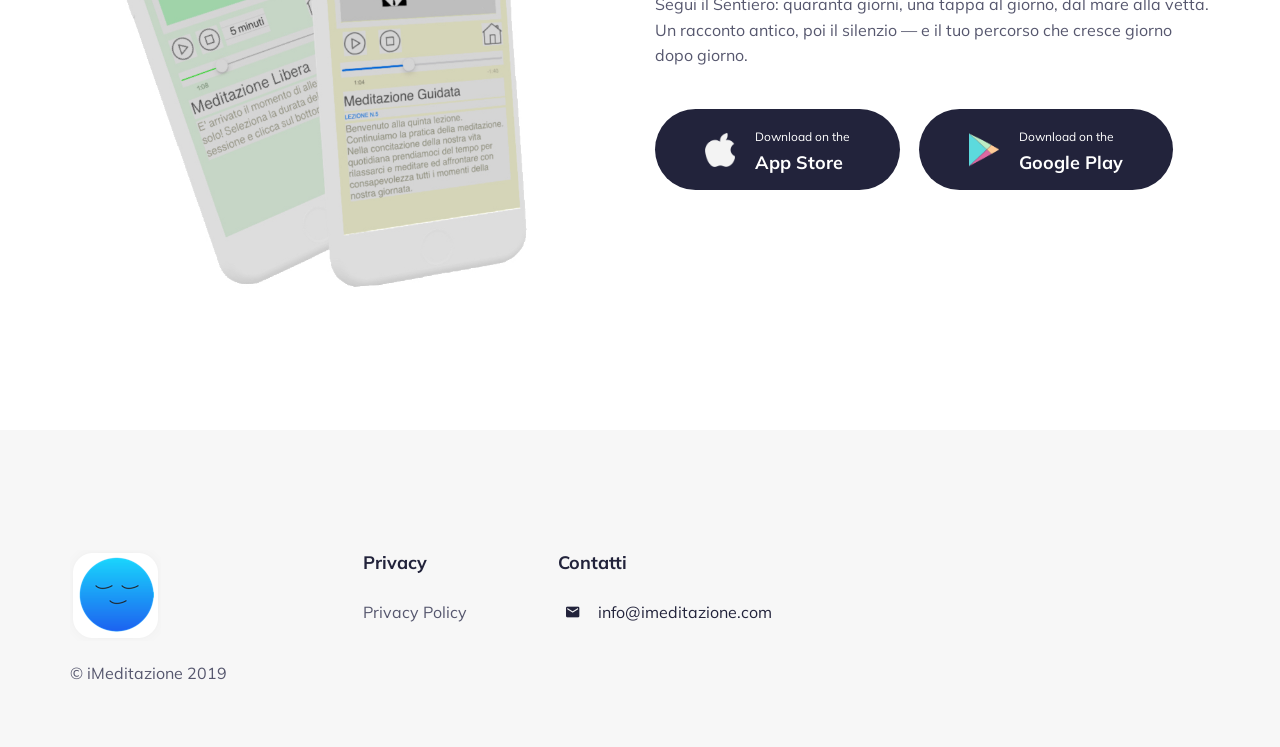
==== commit 52d1bcb7: "Dissolvenza sugli screenshot della sezione download e card 'Per dormire' rimossa - Gradiente bianco " ====
--- a/docs/index.html
+++ b/docs/index.html
@@ -162,12 +162,6 @@
                         <p>Tre meditazioni dedicate a prenderti cura di te.</p>
                     </div>
                 </div>
-                <div class="col-xs-12 col-sm-6 ms-item">
-                    <div class="single-faq wow fadeInUp" data-wow-delay="1.2s">
-                        <h5 class="title">Per dormire</h5>
-                        <p>Sei paesaggi sonori naturali, rumori rilassanti e toni profondi, con un timer che accompagna dolcemente l'audio fino a spegnersi.</p>
-                    </div>
-                </div>
             </div>
         </div>
     </section>
